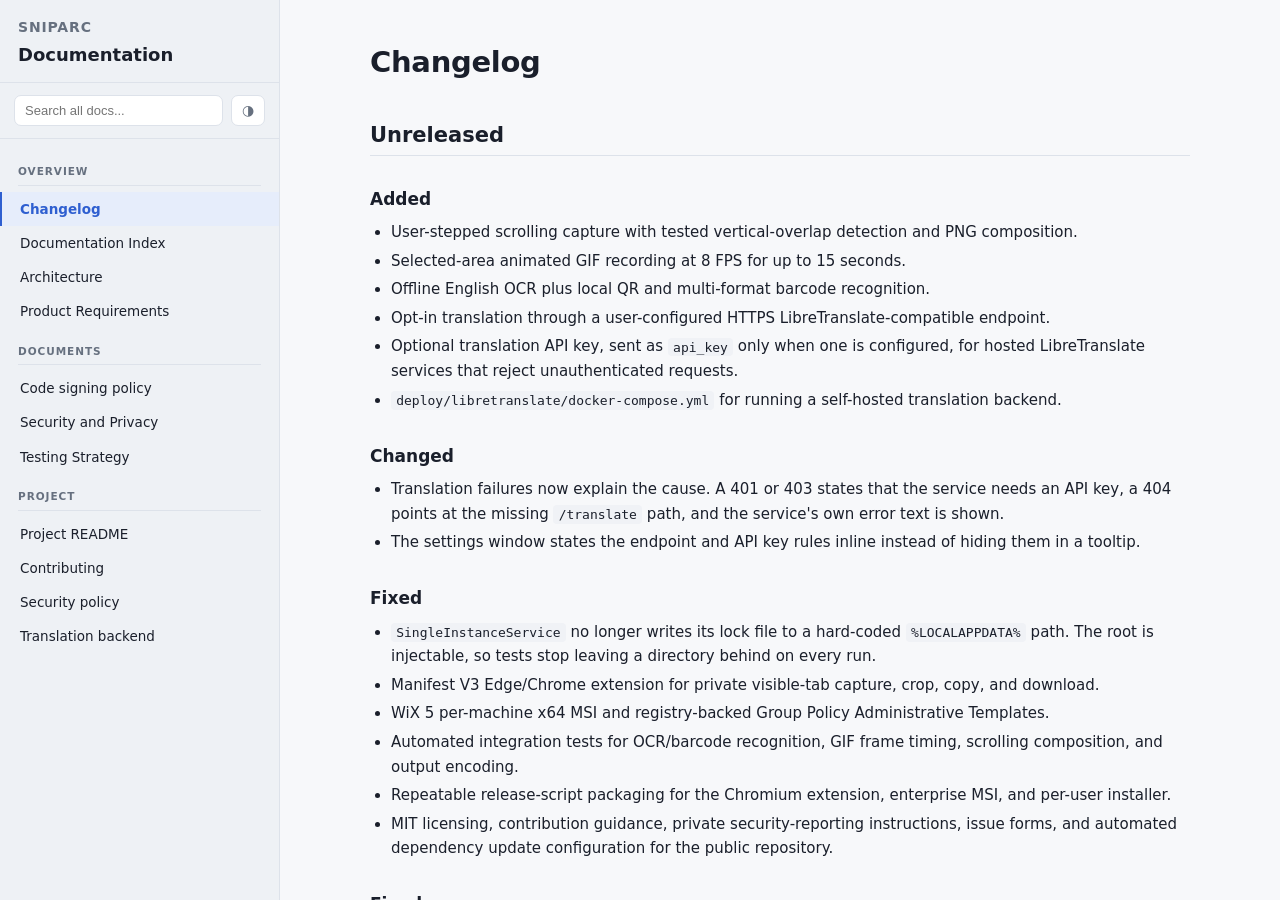
==== docs/index.html @ e93672cb "docs: remove internal-only documents and rewrite the README (#12) branding.md, decisions.md, and the" ====
<!doctype html>
<html lang="en">
<head>
<meta charset="utf-8">
<meta name="viewport" content="width=device-width, initial-scale=1">
<title>SnipArc Docs</title>
<style>
:root{
  --bg:#f7f8fa; --panel:#fff; --side:#eef1f5; --text:#1a1f2b; --muted:#66707f;
  --line:#dde2ea; --accent:#2f5fd0; --accent-soft:#e6edfb; --code-bg:#f0f2f6;
  --mark:#fde68a;
}
:root[data-theme=dark]{
  --bg:#11151c; --panel:#161b24; --side:#0e1218; --text:#e3e8ef; --muted:#8d97a6;
  --line:#232b37; --accent:#7aa2f7; --accent-soft:#1b2436; --code-bg:#0d1117;
  --mark:#7c5e12;
}
@media (prefers-color-scheme:dark){
  :root:not([data-theme=light]){
    --bg:#11151c; --panel:#161b24; --side:#0e1218; --text:#e3e8ef; --muted:#8d97a6;
    --line:#232b37; --accent:#7aa2f7; --accent-soft:#1b2436; --code-bg:#0d1117;
    --mark:#7c5e12;
  }
}
*{box-sizing:border-box}
html,body{margin:0;height:100%}
body{
  background:var(--bg); color:var(--text); display:flex; height:100vh; overflow:hidden;
  font:15px/1.65 ui-sans-serif,system-ui,-apple-system,"Segoe UI",Roboto,sans-serif;
}
aside{
  width:280px; flex:none; background:var(--side); border-right:1px solid var(--line);
  display:flex; flex-direction:column; overflow:hidden;
}
.brand{padding:18px 18px 12px;border-bottom:1px solid var(--line)}
.brand h1{margin:0;font-size:14px;letter-spacing:.06em;text-transform:uppercase;color:var(--muted)}
.brand p{margin:4px 0 0;font-size:18px;font-weight:650}
.tools{padding:12px 14px;display:flex;gap:8px;border-bottom:1px solid var(--line)}
#q{
  flex:1;min-width:0;padding:7px 10px;border:1px solid var(--line);border-radius:7px;
  background:var(--panel);color:var(--text);font-size:13px;
}
#q:focus{outline:2px solid var(--accent);outline-offset:-1px;border-color:transparent}
#theme{
  flex:none;width:34px;border:1px solid var(--line);border-radius:7px;background:var(--panel);
  color:var(--muted);cursor:pointer;font-size:14px;
}
#theme:hover{color:var(--text);border-color:var(--accent)}
nav{overflow-y:auto;padding:10px 0 30px;flex:1}
nav h2{
  margin:16px 18px 6px;font-size:10.5px;letter-spacing:.09em;text-transform:uppercase;
  color:var(--muted);font-weight:700;
}
nav a{
  display:block;padding:6px 18px;color:var(--text);text-decoration:none;font-size:13.5px;
  border-left:2px solid transparent;
}
nav a:hover{background:var(--accent-soft)}
nav a.on{border-left-color:var(--accent);background:var(--accent-soft);color:var(--accent);font-weight:600}
nav a .hit{display:block;font-size:11px;color:var(--muted);font-weight:400}
nav a.hide{display:none}
main{flex:1;overflow-y:auto;padding:44px 52px 120px}
article{max-width:820px;margin:0 auto}
.note{
  max-width:820px;margin:0 auto;padding:20px 22px;border:1px solid var(--line);
  border-radius:10px;background:var(--panel);
}
.note h2{margin:0 0 10px;font-size:17px}
.note code{white-space:pre-wrap}
.note .why{color:var(--muted);font-size:13.5px;margin-bottom:0}
h1,h2,h3,h4,h5,h6{line-height:1.3;margin:1.9em 0 .6em;font-weight:650}
h1{font-size:29px;margin-top:0;letter-spacing:-.01em}
h2{font-size:21px;padding-bottom:6px;border-bottom:1px solid var(--line)}
h3{font-size:17px}
h4,h5,h6{font-size:15px}
p,ul,ol{margin:0 0 1em}
ul,ol{padding-left:1.4em}
li{margin:.25em 0}
a{color:var(--accent)}
hr{border:0;border-top:1px solid var(--line);margin:2em 0}
blockquote{
  margin:1em 0;padding:.6em 1em;border-left:3px solid var(--accent);
  background:var(--accent-soft);border-radius:0 6px 6px 0;color:var(--muted);
}
blockquote p:last-child{margin:0}
code{
  font:13px/1.5 ui-monospace,SFMono-Regular,Consolas,monospace;
  background:var(--code-bg);padding:.15em .4em;border-radius:4px;
}
pre{
  background:var(--code-bg);border:1px solid var(--line);border-radius:8px;
  padding:14px 16px;overflow-x:auto;margin:0 0 1.2em;
}
pre code{background:none;padding:0;font-size:12.5px;line-height:1.35}
article img{max-width:100%;height:auto;display:block;margin:0 0 1.4em}
.tw{overflow-x:auto;margin:0 0 1.3em}
table{border-collapse:collapse;width:100%;font-size:13.5px}
th,td{border:1px solid var(--line);padding:7px 11px;text-align:left;vertical-align:top}
th{background:var(--code-bg);font-weight:650}
mark{background:var(--mark);color:inherit;border-radius:2px}
@media (max-width:820px){
  body{flex-direction:column}
  aside{width:100%;height:auto;max-height:44vh;border-right:0;border-bottom:1px solid var(--line)}
  main{padding:26px 20px 80px}
}
</style>
</head>
<body>
<aside>
  <div class="brand"><h1>SnipArc</h1><p>Documentation</p></div>
  <div class="tools">
    <input id="q" type="search" placeholder="Search all docs..." autocomplete="off">
    <button id="theme" title="Toggle theme">◑</button>
  </div>
  <nav id="nav"></nav>
</aside>
<main><article id="view"></article></main>

<script>
// Manifest. Add an entry whenever a doc is added to this folder.
const DOCS = [
  {g:"Overview", f:"../CHANGELOG.md", t:"Changelog"},
  {g:"Overview", f:"README.md", t:"Documentation Index"},
  {g:"Overview", f:"architecture.md", t:"Architecture"},
  {g:"Overview", f:"requirements.md", t:"Product Requirements"},

  {g:"Documents", f:"code-signing.md", t:"Code signing policy"},
  {g:"Documents", f:"security-and-privacy.md", t:"Security and Privacy"},
  {g:"Documents", f:"testing.md", t:"Testing Strategy"},

  {g:"Project", f:"../README.md", t:"Project README"},
  {g:"Project", f:"../CONTRIBUTING.md", t:"Contributing"},
  {g:"Project", f:"../SECURITY.md", t:"Security policy"},
  {g:"Project", f:"../deploy/libretranslate/README.md", t:"Translation backend"},
];

/* ---------- markdown ---------- */
const esc = s => s.replace(/[&<>]/g, c => ({'&':'&amp;','<':'&lt;','>':'&gt;'}[c]));

function inline(s){
  // \ue000 is a private-use sentinel. It cannot occur in real documentation, and
  // unlike a NUL byte it keeps this file plain text as far as git is concerned.
  const code = [];
  s = s.replace(/`([^`]+)`/g, (m,c) => (code.push(c), '\ue000C'+(code.length-1)+'\ue000'));
  s = esc(s);
  s = s.replace(/!\[([^\]]*)\]\(([^)\s]+)\)/g, '<img alt="$1" src="$2" style="max-width:100%">');
  s = s.replace(/\[([^\]]+)\]\(([^)\s]+)\)/g, '<a href="$2">$1</a>');
  s = s.replace(/\*\*([^*]+)\*\*/g, '<strong>$1</strong>');
  s = s.replace(/(^|[\s(])\*([^*\n]+)\*/g, '$1<em>$2</em>');
  s = s.replace(/~~([^~]+)~~/g, '<del>$1</del>');
  return s.replace(/\ue000C(\d+)\ue000/g, (m,i) => '<code>'+esc(code[i])+'</code>');
}

function render(src){
  const L = src.replace(/\r/g,'').split('\n');
  const out = [];
  let i = 0;
  const blank = s => !s.trim();

  while(i < L.length){
    const line = L[i];

    if(blank(line)){ i++; continue; }

    // fenced code
    const fence = line.match(/^```(\w*)/);
    if(fence){
      const buf = [];
      i++;
      while(i < L.length && !/^```/.test(L[i])) buf.push(L[i++]);
      i++;
      out.push('<pre><code>'+esc(buf.join('\n'))+'</code></pre>');
      continue;
    }

    // heading
    const h = line.match(/^(#{1,6})\s+(.*)$/);
    if(h){ const n = h[1].length; out.push(`<h${n}>${inline(h[2])}</h${n}>`); i++; continue; }

    // hr
    if(/^\s*(---+|\*\*\*+|___+)\s*$/.test(line)){ out.push('<hr>'); i++; continue; }

    // table: header row followed by a separator row
    if(/^\s*\|/.test(line) && i+1 < L.length && /^\s*\|[\s:|-]+\|?\s*$/.test(L[i+1])){
      const cells = r => r.trim().replace(/^\||\|$/g,'').split('|').map(c => c.trim());
      const head = cells(line);
      i += 2;
      const rows = [];
      while(i < L.length && /^\s*\|/.test(L[i])) rows.push(cells(L[i++]));
      out.push(
        '<div class="tw"><table><thead><tr>' +
        head.map(c => '<th>'+inline(c)+'</th>').join('') +
        '</tr></thead><tbody>' +
        rows.map(r => '<tr>'+r.map(c => '<td>'+inline(c)+'</td>').join('')+'</tr>').join('') +
        '</tbody></table></div>'
      );
      continue;
    }

    // blockquote
    if(/^\s*>/.test(line)){
      const buf = [];
      while(i < L.length && /^\s*>/.test(L[i])) buf.push(L[i++].replace(/^\s*>\s?/,''));
      out.push('<blockquote>'+render(buf.join('\n'))+'</blockquote>');
      continue;
    }

    // list, two levels via indentation
    if(/^\s*([-*+]|\d+\.)\s+/.test(line)){
      const tag = /^\s*\d+\./.test(line) ? 'ol' : 'ul';
      let html = '<'+tag+'>';
      let depth = 0, openItem = false;
      while(i < L.length && /^\s*([-*+]|\d+\.)\s+/.test(L[i])){
        const m = L[i].match(/^(\s*)([-*+]|\d+\.)\s+(.*)$/);
        const d = m[1].length >= 2 ? 1 : 0;
        if(d > depth){                      // descend, parent <li> stays open
          html += '<ul>'; depth = d; openItem = false;
        }else if(d < depth){                // close nested list AND its parent <li>
          if(openItem) html += '</li>';
          html += '</ul></li>'; depth = d; openItem = false;
        }else if(openItem){ html += '</li>'; openItem = false; }
        html += '<li>' + inline(m[3]);
        openItem = true;
        i++;
        // continuation lines belonging to this item
        while(i < L.length && !blank(L[i]) && !/^\s*([-*+]|\d+\.)\s+/.test(L[i]) && !/^[#>`|]/.test(L[i])){
          html += ' ' + inline(L[i].trim());
          i++;
        }
      }
      if(depth > 0){                        // still nested at end of list
        if(openItem) html += '</li>';
        html += '</ul></li>'; openItem = false;
      }
      if(openItem) html += '</li>';
      out.push(html + '</'+tag+'>');
      continue;
    }

    // paragraph
    const buf = [];
    while(i < L.length && !blank(L[i]) && !/^\s*([-*+]|\d+\.)\s+/.test(L[i])
          && !/^(#{1,6}\s|```|\s*>|\s*\|)/.test(L[i]) && !/^\s*(---+|\*\*\*+)\s*$/.test(L[i])){
      buf.push(L[i++]);
    }
    if(buf.length) out.push('<p>'+inline(buf.join('\n'))+'</p>');
  }
  return out.join('\n');
}

/* ---------- app ---------- */
const nav = document.getElementById('nav');
const view = document.getElementById('view');
const q = document.getElementById('q');
const cache = {};
let links = [];

function buildNav(){
  let group = null;
  DOCS.forEach(d => {
    if(d.g !== group){
      group = d.g;
      const h = document.createElement('h2');
      h.textContent = group;
      nav.appendChild(h);
    }
    const a = document.createElement('a');
    a.href = '#' + d.f;
    a.textContent = d.t;
    a.dataset.file = d.f;
    nav.appendChild(a);
    links.push(a);
  });
}

async function load(file){
  if(cache[file] !== undefined) return cache[file];
  const r = await fetch(file);
  if(!r.ok) throw new Error(r.status + ' ' + r.statusText);
  return cache[file] = await r.text();
}

async function show(file){
  const doc = DOCS.find(d => d.f === file) || DOCS[0];
  links.forEach(a => a.classList.toggle('on', a.dataset.file === doc.f));
  try{
    view.innerHTML = render(await load(doc.f));
    if(q.value.trim()) highlight(q.value.trim());
    document.querySelector('main').scrollTop = 0;
  }catch(e){
    view.innerHTML = `<div class="note"><h2>Could not load ${esc(doc.f)}</h2><p>${esc(e.message)}</p></div>`;
  }
}

function highlight(term){
  const re = new RegExp('('+term.replace(/[.*+?^${}()|[\]\\]/g,'\\$&')+')','gi');
  const walk = document.createTreeWalker(view, NodeFilter.SHOW_TEXT);
  const hits = [];
  let n;
  while(n = walk.nextNode()) if(re.test(n.nodeValue)) hits.push(n);
  hits.forEach(t => {
    const span = document.createElement('span');
    span.innerHTML = esc(t.nodeValue).replace(re, '<mark>$1</mark>');
    t.parentNode.replaceChild(span, t);
  });
}

async function search(term){
  const t = term.trim().toLowerCase();
  if(!t){
    links.forEach(a => { a.classList.remove('hide'); const s = a.querySelector('.hit'); if(s) s.remove(); });
    return;
  }
  await Promise.all(DOCS.map(d => load(d.f).catch(() => '')));
  links.forEach(a => {
    const body = (cache[a.dataset.file] || '').toLowerCase();
    const n = body.split(t).length - 1;
    const titleHit = a.dataset.file.toLowerCase().includes(t) || a.textContent.toLowerCase().includes(t);
    a.classList.toggle('hide', n === 0 && !titleHit);
    let s = a.querySelector('.hit');
    if(n > 0){
      if(!s){ s = document.createElement('span'); s.className = 'hit'; a.appendChild(s); }
      s.textContent = n + (n === 1 ? ' match' : ' matches');
    }else if(s) s.remove();
  });
}

function fileProtocolNotice(){
  view.innerHTML = `<div class="note">
    <h2>Double-click <code>serve.cmd</code> instead</h2>
    <p>It sits next to this file, in the same <code>docs</code> folder. It starts a small local
    server and reopens this page working, on a free port it picks itself.</p>
    <p class="why">Why the extra step: this page reads the <code>.md</code> files at load time, so
    it can never show you a stale copy of a doc. Browsers block reading local files from
    <code>file://</code>, so that only works over HTTP. The markdown is plain text and readable in
    any editor meanwhile.</p>
  </div>`;
}

// theme
const theme = document.getElementById('theme');
const saved = localStorage.getItem('docs-theme');
if(saved) document.documentElement.dataset.theme = saved;
theme.onclick = () => {
  const dark = matchMedia('(prefers-color-scheme:dark)').matches;
  const now = document.documentElement.dataset.theme || (dark ? 'dark' : 'light');
  const next = now === 'dark' ? 'light' : 'dark';
  document.documentElement.dataset.theme = next;
  localStorage.setItem('docs-theme', next);
};

let searchTimer;
q.oninput = () => { clearTimeout(searchTimer); searchTimer = setTimeout(() => search(q.value), 120); };
addEventListener('hashchange', () => show(decodeURIComponent(location.hash.slice(1))));
addEventListener('keydown', e => {
  if(e.key === '/' && document.activeElement !== q){ e.preventDefault(); q.focus(); }
  if(e.key === 'Escape' && document.activeElement === q){ q.value = ''; search(''); q.blur(); }
});

buildNav();
if(location.protocol === 'file:') fileProtocolNotice();
else show(decodeURIComponent(location.hash.slice(1)) || DOCS[0].f);
</script>
</body>
</html>
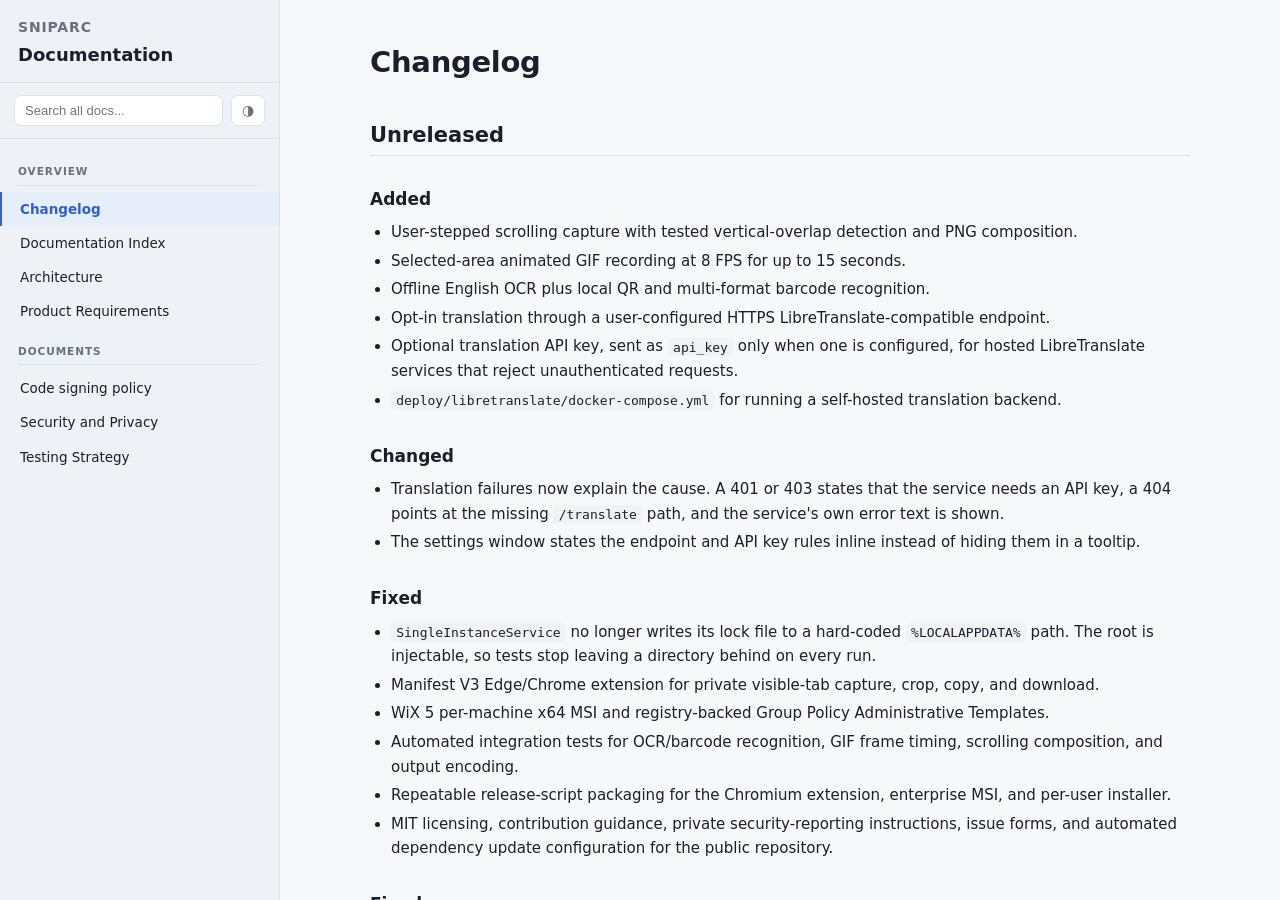
==== commit d0661c18: "docs: add project documentation and docs browser - docs/ written from the actual code rather than fr" ====
--- a/docs/index.html
+++ b/docs/index.html
@@ -68,6 +68,10 @@
 .note h2{margin:0 0 10px;font-size:17px}
 .note code{white-space:pre-wrap}
 .note .why{color:var(--muted);font-size:13.5px;margin-bottom:0}
+#snapbar{
+  margin:auto 12px 12px;padding:9px 11px;border:1px solid var(--line);border-radius:8px;
+  background:var(--panel);color:var(--muted);font-size:11.5px;line-height:1.45;
+}
 h1,h2,h3,h4,h5,h6{line-height:1.3;margin:1.9em 0 .6em;font-weight:650}
 h1{font-size:29px;margin-top:0;letter-spacing:-.01em}
 h2{font-size:21px;padding-bottom:6px;border-bottom:1px solid var(--line)}
@@ -127,11 +131,6 @@
   {g:"Documents", f:"code-signing.md", t:"Code signing policy"},
   {g:"Documents", f:"security-and-privacy.md", t:"Security and Privacy"},
   {g:"Documents", f:"testing.md", t:"Testing Strategy"},
-
-  {g:"Project", f:"../README.md", t:"Project README"},
-  {g:"Project", f:"../CONTRIBUTING.md", t:"Contributing"},
-  {g:"Project", f:"../SECURITY.md", t:"Security policy"},
-  {g:"Project", f:"../deploy/libretranslate/README.md", t:"Translation backend"},
 ];
 
 /* ---------- markdown ---------- */
@@ -273,11 +272,33 @@
   });
 }
 
+// Each doc is embedded below so that double-clicking this file works: browsers
+// block fetch() of local files, and there is no way around that from inside the
+// page. The live file is still preferred whenever one is reachable, so a copy
+// served over http is never stale, and the banner says when you are reading a
+// snapshot instead.
+const EMBEDDED = {"../CHANGELOG.md": "# Changelog\n\n## Unreleased\n\n### Added\n\n- User-stepped scrolling capture with tested vertical-overlap detection and PNG composition.\n- Selected-area animated GIF recording at 8 FPS for up to 15 seconds.\n- Offline English OCR plus local QR and multi-format barcode recognition.\n- Opt-in translation through a user-configured HTTPS LibreTranslate-compatible endpoint.\n- Optional translation API key, sent as `api_key` only when one is configured, for hosted\n  LibreTranslate services that reject unauthenticated requests.\n- `deploy/libretranslate/docker-compose.yml` for running a self-hosted translation backend.\n\n### Changed\n\n- Translation failures now explain the cause. A 401 or 403 states that the service needs an API\n  key, a 404 points at the missing `/translate` path, and the service's own error text is shown.\n- The settings window states the endpoint and API key rules inline instead of hiding them in a\n  tooltip.\n\n### Fixed\n\n- `SingleInstanceService` no longer writes its lock file to a hard-coded `%LOCALAPPDATA%` path.\n  The root is injectable, so tests stop leaving a directory behind on every run.\n- Manifest V3 Edge/Chrome extension for private visible-tab capture, crop, copy, and download.\n- WiX 5 per-machine x64 MSI and registry-backed Group Policy Administrative Templates.\n- Automated integration tests for OCR/barcode recognition, GIF frame timing, scrolling composition, and output encoding.\n- Repeatable release-script packaging for the Chromium extension, enterprise MSI, and per-user installer.\n- MIT licensing, contribution guidance, private security-reporting instructions, issue forms, and automated dependency update configuration for the public repository.\n\n### Fixed\n\n- Settings now survive application restarts and Windows sign-in. Earlier builds wrote a PascalCase JSON envelope while the loader accepted only camelCase, causing valid saved settings to be replaced in memory by defaults on each fresh process.\n\n### Changed\n\n- Advanced the working version to `0.2.0-alpha`.\n- Adopted **SnipArc** as the working public product name while retaining legacy internal identifiers for upgrade compatibility.\n- Replaced the generic crop-frame icon with an original crop-corners, cyan gesture-arc, and violet-spark mark.\n- Renamed the generated installer to `SnipArc-Setup-x64.exe`.\n- Selected the SignPath Foundation open-source program as the no-cost trusted-signing path; releases remain explicitly unsigned until the application is approved.\n- Replaced the custom-license GIF dependency with a first-party streaming\n  encoder built on the MIT-licensed WPF imaging stack, leaving only\n  OSI-approved non-system runtime dependencies.\n\n## 0.1.0-alpha — 2026-07-20\n\nFirst working Windows alpha.\n\n### Added\n\n- Notification-area app with global capture shortcut and single-instance activation.\n- Optional setting that routes Windows + Shift + S to SnipArc instead of the built-in Snipping Tool while SnipArc is running.\n- Active-monitor screen capture, selection movement/resizing, live dimensions, and keyboard nudging.\n- Automatic visible-window detection with hover highlighting and click-to-select whole-window capture.\n- Pen, line, arrow, rectangle, highlighter, text, pixelation, and opaque-redaction tools.\n- Compact dark overlay controls with vector icons and directional resize cursors.\n- Original application icon embedded in the EXE, installer, shortcuts, and notification area.\n- Undo/redo, clipboard copy, quick save, and PNG/JPG/BMP export.\n- Settings for shortcut, output folder, file format, pointer inclusion, notifications, and Windows startup.\n- Self-contained per-user Inno Setup installer.\n- Automated geometry, editor, Windows-service, and redaction export tests.\n\n### Security and privacy\n\n- No upload implementation, account requirement, telemetry, or screenshot history.\n- Opaque redactions replace covered output pixels exactly and are applied after every other annotation.\n- Captures containing opaque redactions can only be saved in lossless PNG or BMP format.\n\n### Known limitations\n\n- One monitor per capture session; cross-monitor selection remains planned.\n- Unsigned development build.\n- Full mixed-DPI, HDR, protected-content, and exclusive-fullscreen validation remains pending.\n", "README.md": "# Documentation Index\n\nThis directory separates product, technical, security, and verification concerns.\n\nImplementation status: `0.2.0-alpha` is working with local screenshot capture, scrolling composition, GIF recording, recognition, a source-loadable browser extension, and buildable enterprise packaging. Documents describe the longer-term 1.0 target unless a section is explicitly labeled as current-alpha behavior.\n\nOpen `index.html` to browse these documents in a browser. Double-click `serve.cmd` first; browsers block a page from reading sibling files over `file://`.\n\n## Document map\n\n| Document | Primary audience | Owns |\n|---|---|---|\n| [Product requirements](requirements.md) | Product owner, developer, tester | User workflows, feature scope, numbered requirements, acceptance criteria |\n| [Architecture](architecture.md) | Developer, reviewer | Components, data flow, coordinate invariants, interfaces, persistence, failure handling |\n| [Security and privacy](security-and-privacy.md) | Developer, security reviewer | Data classification, trust boundaries, threats, required controls, logging restrictions |\n| [Testing strategy](testing.md) | Developer, tester, release owner | Test layers, hardware matrix, performance measurement, release evidence |\n| [Code signing](code-signing.md) | User, release owner | Current signature state and the SignPath Foundation integration plan |\n| [Translation backend](../deploy/libretranslate/README.md) | User, IT administrator | Self-hosting the optional LibreTranslate service SnipArc talks to |\n| [Browser extension](../extensions/chromium/README.md) | Developer, tester | Edge/Chrome development installation and browser limitations |\n| [Enterprise deployment](../packaging/enterprise/README.md) | IT administrator, release owner | MSI build, silent deployment, and Group Policy installation |\n| [Contributing](../CONTRIBUTING.md) | Contributor | Development setup, change expectations, and pull request validation |\n| [Security policy](../SECURITY.md) | Reporter, maintainer | Private vulnerability reporting and supported versions |\n| [MIT License](../LICENSE) | User, contributor | Rights and conditions for SnipArc source and distributions |\n\n## Authority and change rules\n\n- Product behavior is authoritative in `requirements.md`.\n- Technical structure and invariants are authoritative in `architecture.md`.\n- Security and privacy controls are authoritative in `security-and-privacy.md`.\n- Verification requirements are authoritative in `testing.md`.\n- A conflict between documents is a defect. Update all affected documents in the same change.\n- New features default to post-1.0 scope unless they are required to satisfy an existing P0 acceptance criterion.\n\n## Status labels\n\n- `Accepted` - implementation should follow the decision.\n- `Proposed` - recommended but still reversible before implementation.\n- `Open` - product-owner input is required.\n- `Deferred` - intentionally excluded from the current release.\n- `Superseded` - retained for history and linked to its replacement.\n\n## Documentation quality checklist\n\nBefore merging a documentation change:\n\n- Check internal links and heading anchors.\n- Keep requirement IDs stable once implementation references them.\n- Give every P0 requirement an objective acceptance criterion.\n- Label facts, inferences, recommendations, and open decisions clearly.\n- Do not describe unsupported Windows behavior as guaranteed.\n- Do not place secrets, private upload URLs, or captured image content in examples.\n- Update the “last reviewed” date in any materially changed document.\n- Add the document's entry to `index.html` in the same change.\n", "architecture.md": "# Architecture\n\nStatus: Proposed implementation architecture\nLast reviewed: 2026-07-22\n\n## 1. Architecture goals\n\n- Keep the hotkey-to-overlay path short and deterministic.\n- Keep capture, editing, and local outputs independent of network availability.\n- Represent geometry in physical desktop pixels to avoid mixed-DPI drift.\n- Keep source pixels immutable and annotations non-destructive until export.\n- Isolate Win32 resources behind narrow, testable interfaces.\n- Allow the capture backend and upload providers to change without rewriting the editor.\n- Package every required runtime dependency inside one downloadable installer.\n\n## 2. Technology baseline\n\n| Concern | Selection | Reason |\n|---|---|---|\n| Language/runtime | C# 14 and .NET 10 LTS | Current supported Windows desktop runtime through November 2028 |\n| UI | WPF | Mature Windows desktop UI, custom borderless overlays, vector rendering, native message integration |\n| Process model | One per-user tray process | Global hotkey ownership and fast capture activation |\n| Capture v1 | GDI BitBlt with `SRCCOPY | CAPTUREBLT` | Immediate virtual-desktop snapshot without the Windows system picker |\n| DPI model | Per-Monitor V2 | Physical-pixel accuracy on mixed-scale displays |\n| Encoding | WPF/Windows bitmap codecs | PNG/JPEG/BMP support without an image-library dependency |\n| Installer | Inno Setup | Single Setup EXE, per-user install, upgrade/uninstall, silent switches |\n| Configuration | Versioned JSON under LocalAppData | Human-inspectable, easy migration, no database dependency |\n| Secret storage | Credential Manager or DPAPI | Avoid plaintext upload credentials and deletion tokens |\n\n## 3. Solution boundaries\n\n```text\nsrc/\n  AppName.App/          WPF startup, tray, overlay/settings windows\n  AppName.Core/         Selection, annotations, commands, interfaces\n  AppName.Windows/      Capture, DPI, hotkeys, clipboard, credentials\n  AppName.Upload/       Optional upload-provider implementations\n\ntests/\n  AppName.Core.Tests/\n  AppName.Windows.Tests/\n  AppName.IntegrationTests/\n```\n\nDependency direction:\n\n```text\nAppName.App ---------> AppName.Core\n     |                      ^\n     +--> AppName.Windows --+\n     |\n     +--> AppName.Upload ---+\n\nAppName.Core has no dependency on WPF windows, HTTP clients, registry,\nclipboard, installer, or a concrete screen-capture API.\n```\n\n## 4. Runtime components\n\n```text\nAppHost\n  |\n  +-- SingleInstanceService\n  +-- TrayService\n  +-- HotkeyService\n  +-- SettingsService\n  +-- CaptureCoordinator\n          |\n          +-- DisplayTopologyService\n          +-- IScreenCaptureBackend\n          +-- OverlayManager\n          +-- CaptureDocument\n          |      +-- Selection\n          |      +-- Annotation collection\n          |      +-- Undo/redo command stack\n          +-- ImageCompositor\n          +-- OutputCoordinator\n                 +-- ClipboardService\n                 +-- FileOutputService\n                 +-- IUploadProvider\n```\n\n### AppHost\n\nOwns process startup and shutdown. It is responsible for establishing the single-instance boundary before initializing hotkeys or the tray icon.\n\n### CaptureCoordinator\n\nOwns one capture session at a time. It freezes display topology, captures source pixels, creates overlays, owns session cancellation, and transfers the final document to output services.\n\n### CaptureDocument\n\nContains all state required to reproduce output:\n\n- Immutable captured source bitmap(s).\n- Physical-pixel selection rectangle.\n- Ordered immutable annotation records.\n- Current editor/tool settings.\n- Undo/redo command history.\n\nThe document does not contain a provider credential, output path, WPF control, HWND, HDC, or HTTP client.\n\n### ImageCompositor\n\nProduces the authoritative output bitmap. Clipboard, save, and upload must all use this component. The overlay preview may use optimized WPF rendering, but it cannot be the source of saved pixels.\n\n## 5. Capture sequence\n\n```text\nUser       Hotkey      Coordinator      Capture backend      Overlay\n |            |             |                  |                 |\n |--press---->|             |                  |                 |\n |            |--activate-->|                  |                 |\n |            |             |--read topology-->|                 |\n |            |             |--snapshot------->|                 |\n |            |             |<--source pixels--|                 |\n |            |             |--create overlays----------------->|\n |<-----------------------------interactive selection/editor----|\n |--copy/save/upload-------------------------------------------->|\n |            |             |<--final document------------------|\n |            |             |--composite/export                  |\n```\n\nRequired ordering invariant: no overlay HWND may become visible until the desktop snapshot is complete.\n\n## 6. Coordinate system\n\nCoordinate mistakes are the largest technical risk. The domain model uses one coordinate space:\n\n> Signed physical pixels relative to the virtual-desktop origin.\n\nThis permits monitors to exist left of or above the primary display. WPF device-independent units are used only at the UI boundary.\n\n### Required invariants\n\n- Monitor bounds, source bitmaps, selection bounds, and annotation geometry are normalized to physical pixels.\n- Conversion between WPF units and physical pixels occurs in one adapter, not throughout editor code.\n- Every overlay knows its monitor's physical origin, DPI, and clipping bounds.\n- A cross-monitor selection remains one document rectangle; each overlay displays only its clipped portion.\n- Output dimensions equal the normalized selection width and height exactly.\n- Display topology is immutable during one capture session. A topology change cancels the session safely.\n\n## 7. Capture backend\n\n```csharp\npublic interface IScreenCaptureBackend\n{\n    CaptureSession CaptureVirtualDesktop(\n        DisplayTopology topology,\n        bool includeCursor);\n}\n```\n\n### GDI implementation\n\n- Read virtual-screen bounds through Win32 display APIs.\n- Copy with BitBlt using `SRCCOPY | CAPTUREBLT`.\n- Wrap HDC, HBITMAP, HICON, and related resources in deterministic safe handles.\n- Use `GetCursorInfo` and `GetIconInfo` when cursor capture is enabled.\n- Apply the cursor hotspot and signed virtual-screen coordinates correctly.\n- Snapshot before creating overlays.\n\n### Known limitations\n\nGDI may not correctly capture every HDR, protected, or exclusive-fullscreen surface. Do not add ad hoc hooks to work around individual applications. If beta evidence justifies another backend, implement DXGI Desktop Duplication behind the existing interface and rerun the complete display matrix.\n\n`Windows.Graphics.Capture` remains an option for future user-selected window/display modes, but its standard secure picker does not match the one-hotkey region workflow.\n\n## 8. Overlay and editor model\n\nUse one topmost borderless overlay per monitor with one shared `CaptureDocument`.\n\nOverlay responsibilities:\n\n- Draw frozen source pixels and dimming outside the selection.\n- Preview the topmost eligible window from the pre-overlay z-order snapshot and convert a click into its physical-pixel bounds.\n- Convert pointer input at the UI boundary.\n- Display selection handles, dimensions, tools, and keyboard focus.\n- Clip shared selection/annotation preview to the overlay monitor.\n- Reposition toolbars within the monitor work area.\n\nThe window detector enumerates visible top-level windows before the overlay exists. It preserves `EnumWindows` z-order, uses DWM extended-frame bounds when available, and excludes the shell, minimized, cloaked, tool, untitled, zero-sized, and current-process windows. The active-monitor alpha only offers candidates fully contained by that monitor; dragging beyond the click threshold always switches to manual region selection.\n\nCore responsibilities:\n\n- Normalize, move, resize, and clamp selection geometry.\n- Store immutable annotation records.\n- Execute editor commands and undo/redo.\n- Define annotation scaling semantics.\n\nRecommended rule: once the first annotation is committed, lock source selection bounds. This avoids ambiguous scaling and cropping of existing annotations.\n\n## 9. Annotation records\n\nRecommended discriminated record types:\n\n- `FreehandPathAnnotation`\n- `LineAnnotation`\n- `ArrowAnnotation`\n- `RectangleAnnotation`\n- `HighlightAnnotation`\n- `TextAnnotation`\n- `PixelateAnnotation`\n- `OpaqueRedactionAnnotation`\n\nPixelation and redaction are not synonyms:\n\n- Pixelation is an irreversible visual transform but can leave content inferable.\n- Opaque redaction replaces all covered final pixels with a fully opaque color.\n\nThe compositor must flatten both into exported pixels and omit editor-layer metadata from saved images.\n\n## 10. Output architecture\n\n```text\nCaptureDocument\n      |\nImageCompositor\n      |\n      +-- Bitmap -> ClipboardService\n      +-- Bitmap -> Encoder -> Atomic file write\n      +-- Bitmap -> Encoder -> IUploadProvider\n```\n\n### Clipboard\n\n- Use the STA UI thread or a dedicated STA service.\n- Retry temporary clipboard contention with a short bounded backoff.\n- Keep the capture session open if copy fails.\n\n### Files\n\n- Encode to a temporary file in the destination directory and atomically replace/move when complete.\n- Never silently overwrite an existing file.\n- Treat unavailable OneDrive, network, or removable destinations as recoverable errors.\n- Do not use a global temp directory for screenshot pixels.\n\n### Upload contract\n\n```csharp\npublic interface IUploadProvider\n{\n    Task<UploadResult> UploadAsync(\n        Stream image,\n        UploadMetadata metadata,\n        IProgress<double> progress,\n        CancellationToken cancellationToken);\n}\n\npublic sealed record UploadResult(\n    Uri ViewUrl,\n    string? DeleteToken,\n    DateTimeOffset? ExpiresAt);\n```\n\nProviders cannot depend on overlay types or mutate the capture document. Security rules are defined in [Security and privacy](security-and-privacy.md).\n\n## 11. Process lifecycle and IPC\n\n- Scope the mutex and activation IPC to the current user and interactive session.\n- Include the current user SID in object names.\n- Apply restrictive ACLs.\n- Validate activation message type and size.\n- A second process sends only an activation command, then exits.\n- No image pixels, file paths, URLs, credentials, or arbitrary command lines cross the activation channel.\n\n## 12. Settings and migrations\n\nSettings path:\n\n```text\n%LocalAppData%\\<Publisher>\\<AppName>\\settings.json\n```\n\nSettings document requirements:\n\n- Explicit schema version.\n- Safe defaults for every field.\n- Validation before applying hotkeys, paths, or upload settings.\n- Atomic write through a sibling temporary file.\n- Backup/recovery from malformed JSON.\n- Forward migration one supported version at a time.\n- No credentials or deletion tokens.\n\nThe canonical envelope uses camelCase (`schemaVersion` and `settings`). The loader compares envelope names case-insensitively so PascalCase files written by early alpha builds remain readable. This backward-compatibility rule is regression-tested because rejecting the older casing makes every fresh process appear to reset user preferences.\n\nSnipArc is the public display name. The following internal identifiers remain stable through the alpha upgrade path: `%LocalAppData%\\ScreenCaptureApp`, `ScreenCaptureApp.exe`, the `ScreenCaptureApp` HKCU Run value, the single-instance identifier, and the Inno Setup AppId. Changing these identifiers requires an explicit settings/install migration rather than a search-and-replace rename.\n\nStartup preference uses one quoted HKCU Run value owned by the app. The installer removes that known value on uninstall but does not create a competing startup mechanism.\n\n## 13. Packaging\n\nPublish `win-x64` as a self-contained folder. Inno Setup packages the complete folder into one downloadable `Setup.exe` and installs it per user under:\n\n```text\n%LocalAppData%\\Programs\\<AppName>\n```\n\nSingle-file .NET publishing is optional. It should be enabled only if native dependency, extraction, antivirus, and cold-start tests show no regression. The user-facing requirement is one installer EXE, not one physical file inside the installation directory.\n\nThe consumer package remains the per-user Inno Setup EXE. Managed environments can build the separate WiX 5 per-machine MSI under `packaging/enterprise`; the MSI harvests the exact self-contained publish directory and is paired with ADMX/ADML policy definitions. Neither distribution is trusted for public use until its complete payload is signed and validated.\n\n## 14. Failure-handling rules\n\n| Failure | Required behavior |\n|---|---|\n| Hotkey conflict | Explain and allow fallback; do not silently change Windows settings |\n| Optional Windows + Shift + S override | A low-level keyboard hook suppresses only the S key event for that exact chord, dispatches capture asynchronously, and is removed immediately when disabled or on shutdown |\n| Capture resource failure | Release acquired handles, close overlays, show actionable error |\n| Display topology changes | Cancel current session and invite a retry |\n| Clipboard locked | Bounded retry; keep document open on final failure |\n| Save path unavailable | Preserve document and allow another destination |\n| Upload canceled/timed out | Preserve document and allow retry/copy/save |\n| Settings corrupt | Quarantine invalid file, use safe defaults, notify once |\n| Second instance | Activate first process and exit |\n\n## 15. Architecture fitness checks\n\n- `AppName.Core` builds without WPF/Win32/HTTP references.\n- Core geometry and editor commands are deterministic unit tests.\n- Clipboard, capture, DPI, and upload implementations can be substituted with fakes.\n- No output path bypasses `ImageCompositor`.\n- No network dependency appears on the capture-to-local-save path.\n- GDI/User handle soak tests show zero net growth.\n- The exact install payload runs in a fresh Windows VM with no separate .NET installation.\n\n## 16. Expansion components\n\n| Component | Boundary | Data behavior |\n|---|---|---|\n| `VerticalFrameStitcher` | Platform-neutral BGRA32 frame composition in Core | Finds sampled vertical overlap and returns one in-memory image; no I/O or network |\n| `ScrollingCaptureService` | Windows capture plus PNG output | Captures only the fixed viewport chosen by the user; writes only on Finish |\n| `GifRecordingService` | Windows capture plus animated GIF encoding | Streams frames into a temporary encoder file, publishes atomically, and limits recording to 15 seconds and 1280 pixels |\n| `ImageRecognitionService` | Local Tesseract and ZXing adapters | OCR and barcode pixels remain in process; output text is not logged or persisted |\n| `TranslationService` | Optional HTTP boundary | Sends extracted text only after a user action and only to the configured endpoint; attaches `api_key` only when the user configures one |\n| Chromium extension | Browser process, independent of desktop IPC | Stores a pending PNG in extension session storage and supports local crop/copy/download |\n| Enterprise policy provider | Read-only HKLM/HKCU policy boundary | Machine policy wins over user policy; managed values override JSON preferences at runtime |\n\nCloud/community features are not folded into the tray process. If built, they require a separately deployed service, explicit authentication and upload interfaces, their own data-retention controls, and independent security review. Native macOS/Linux clients likewise share only platform-neutral models and protocols; they do not attempt to reuse WPF or Win32 capture code.\n\n## References\n\n- [.NET support policy](https://dotnet.microsoft.com/en-us/platform/support/policy)\n- [WPF documentation](https://learn.microsoft.com/en-us/dotnet/desktop/wpf/)\n- [High-DPI desktop development](https://learn.microsoft.com/en-us/windows/win32/hidpi/high-dpi-desktop-application-development-on-windows)\n- [RegisterHotKey](https://learn.microsoft.com/en-us/windows/win32/api/winuser/nf-winuser-registerhotkey)\n- [Windows screen capture](https://learn.microsoft.com/en-us/windows/apps/develop/media-authoring-processing/screen-capture)\n- [Microsoft Edge native/browser extension architecture](https://learn.microsoft.com/en-us/microsoft-edge/extensions-chromium/)\n- [Registry-backed administrative policy](https://learn.microsoft.com/en-us/windows/client-management/understanding-admx-backed-policies)\n- [WiX file harvesting](https://docs.firegiant.com/wix/schema/wxs/files/)\n- [Inno Setup](https://jrsoftware.org/isinfo.php)\n", "requirements.md": "# Product Requirements\n\nStatus: Proposed for version 1.0\nLast reviewed: 2026-07-22\nProduct name: SnipArc\n\n## 1. Purpose\n\nSnipArc is a lightweight Windows utility for capturing a screen region, annotating it in place, and immediately copying, saving, or explicitly uploading it. It prioritizes a fast workflow, privacy, mixed-DPI reliability, predictable output, and secure redaction.\n\n## 2. Product principles\n\n1. **Fast path first** - capture to clipboard should require no unnecessary dialogs.\n2. **Local by default** - capture, edit, copy, and save do not require an account or network.\n3. **Explicit sharing** - no screenshot leaves the computer without a direct upload action.\n4. **Predictable output** - preview, clipboard, saved file, and uploaded image use the same compositor.\n5. **Windows-native behavior** - tray lifecycle, hotkeys, clipboard, DPI, installer, and uninstall follow Windows conventions.\n6. **Capability isolation** - recording, recognition, browser, enterprise, and future cloud features must not weaken the fast local capture path.\n\n## 3. Target users\n\n### Primary user\n\nA Windows user who frequently needs to show a small region of their screen in email, chat, documentation, support tickets, or issue reports. They value speed and basic markup more than a full image editor.\n\n### Secondary user\n\nA technical or business user who may capture sensitive information and needs a reliable local workflow, explicit uploads, opaque redaction, and predictable storage behavior.\n\n### Not a primary target for 1.0\n\n- Video creators needing long-form, high-frame-rate, or audio recording.\n- Designers needing layered image editing.\n- Cross-platform users.\n\n## 4. Primary workflows\n\n### Flow A - Capture and copy\n\n1. User presses the configured global hotkey.\n2. The desktop snapshot is frozen and dimmed.\n3. User drags a rectangular region and optionally refines it.\n4. User optionally annotates the selection.\n5. User presses Ctrl+C or selects Copy.\n6. The composited bitmap is placed on the clipboard and the overlay closes.\n\nSuccess means the image pastes correctly into common Windows applications without creating a file or making a network request.\n\n### Flow B - Capture and save\n\n1. User completes a selection and optional annotations.\n2. User chooses Save As or presses the quick-save shortcut.\n3. The image is encoded in the selected format.\n4. On success, the overlay closes and unobtrusive confirmation is shown.\n\nSuccess means a collision-safe file is created at the requested location and no prior file is silently overwritten.\n\n### Flow C - Capture and upload\n\n1. User completes a selection and optional annotations.\n2. User explicitly chooses Upload.\n3. The app displays provider/progress information and supports cancel.\n4. Provider returns a view URL and optional deletion token/expiration.\n5. The view URL is copied to the clipboard.\n\nSuccess means the user knows that the image left the computer, can identify the provider, and can delete it when the provider supports deletion.\n\n### Flow D - Hotkey conflict\n\n1. The app cannot register the requested global hotkey.\n2. The app remains running and explains that another app or Windows owns the shortcut.\n3. The user chooses a fallback shortcut in Settings.\n\nThe app must not silently alter Windows Snipping Tool, OneDrive, keyboard utility, or accessibility settings.\n\n## 5. Functional requirements\n\nPriority definitions:\n\n- P0 - required for version 1.0.\n- P1 - next release after the core is stable.\n- P2 - deferred with no version commitment.\n\n### Application lifecycle\n\n| ID | Priority | Requirement | Acceptance criterion |\n|---|---:|---|---|\n| FR-001 | P0 | Run as a single-instance tray application | A second launch activates the existing process; only one tray icon and hotkey registration exist |\n| FR-002 | P0 | Expose Capture, Recent Folder, Settings, About, and Exit from the tray menu | Each command works without a permanent main/taskbar window |\n| FR-003 | P0 | Shut down cleanly | Exit unregisters hotkeys, closes overlays, releases native handles, and removes the tray icon |\n| FR-004 | P0 | Optionally start at user sign-in | One quoted HKCU Run value is created/removed by the app; stale paths are repaired |\n\n### Hotkeys and capture activation\n\n| ID | Priority | Requirement | Acceptance criterion |\n|---|---:|---|---|\n| FR-010 | P0 | Provide a configurable global region-capture hotkey | The shortcut works while the app is unfocused and in the tray |\n| FR-011 | P0 | Default to Print Screen when Windows allows registration | Successful registration opens exactly one capture session |\n| FR-012 | P0 | Detect registration conflicts | Failure produces an actionable notice and Settings link; the app remains usable from the tray |\n| FR-012A | P0 | Optionally override the Windows + Shift + S Snipping Tool shortcut | Enabling the clearly labeled setting routes only that shortcut to this app while it is running; disabling or exiting immediately restores normal Windows behavior |\n| FR-013 | P1 | Add active-window and full-monitor capture shortcuts | Each mode produces exact target bounds without first opening region selection |\n| FR-014 | P1 | Add delayed capture | User can select a delay and cancel before the snapshot is taken |\n\n### Display capture and selection\n\n| ID | Priority | Requirement | Acceptance criterion |\n|---|---:|---|---|\n| FR-020 | P0 | Snapshot the desktop before showing overlays | No overlay, cursor crosshair, or toolbar pixel appears in output |\n| FR-021 | P0 | Support multiple displays and negative virtual coordinates | Required display matrix passes with exact output dimensions |\n| FR-022 | P0 | Support mixed 100%-200% scaling using physical-pixel bounds | Selection edges map to the intended source pixels on every tested monitor |\n| FR-023 | P0 | Create a click-drag rectangular selection | Dragging in any direction normalizes to a valid rectangle |\n| FR-023A | P0 | Detect eligible application windows under the pointer | The topmost visible, titled, non-minimized, non-cloaked application window is highlighted; one click selects its exact frame bounds while dragging still creates a region |\n| FR-024 | P0 | Show live width and height | Values equal final physical-pixel output dimensions |\n| FR-025 | P0 | Move and resize the selection | Edge/corner handles and drag movement remain within the virtual desktop |\n| FR-026 | P0 | Support keyboard refinement | Arrow keys nudge by one pixel; documented modifiers adjust the increment |\n| FR-027 | P0 | Support fullscreen select and cancel | Ctrl+A selects the active monitor; Esc cancels without changing clipboard/files |\n| FR-028 | P0 | Optionally include the visible cursor | Cursor position, hotspot, and monitor origin are correct |\n| FR-029 | P0 | Prevent concurrent capture sessions | Repeated hotkey presses do not create overlapping overlays or corrupt state |\n\n### Annotation\n\n| ID | Priority | Requirement | Acceptance criterion |\n|---|---:|---|---|\n| FR-030 | P0 | Draw freehand pen strokes | Preview and exported path meet documented golden-image tolerance |\n| FR-031 | P0 | Draw lines, arrows, and rectangles | Geometry and selected color/width are preserved in export |\n| FR-032 | P0 | Highlight with a translucent marker | Composited output matches preview within the documented color tolerance |\n| FR-033 | P0 | Add text | Text can be entered, committed, moved before commit, and exported at the correct scale |\n| FR-034 | P0 | Pixelate an area | Output contains flattened pixel blocks; UI labels it as obfuscation, not secure redaction |\n| FR-035 | P0 | Opaque-redact an area | Every decoded output pixel in the covered region is replaced with the opaque chosen color |\n| FR-036 | P0 | Select annotation color and width | New annotations use the selected values; behavior for existing annotations is documented |\n| FR-037 | P0 | Undo and redo editor actions | Command sequence is deterministic and fully restores the prior model state |\n| FR-038 | P0 | Keep toolbars visible | Toolbars reposition within the monitor work area near desktop edges |\n| FR-039 | P1 | Add numbered step markers and saved tool defaults | Defaults survive restart and exported numbering remains ordered |\n\n### Clipboard and local files\n\n| ID | Priority | Requirement | Acceptance criterion |\n|---|---:|---|---|\n| FR-040 | P0 | Copy the composited selection to the Windows clipboard | Bitmap pastes into Paint, Outlook, Teams, Office, browsers, Slack, and Discord test targets |\n| FR-041 | P0 | Retry temporary clipboard contention | Bounded retry succeeds when the lock clears; failure keeps the capture open |\n| FR-042 | P0 | Save PNG, JPG, and BMP | Decoded dimensions and expected format match the selected output |\n| FR-043 | P0 | Support Save As and collision-safe quick-save | Existing files are never overwritten without explicit confirmation |\n| FR-044 | P0 | Support configurable folder, filename pattern, format, and JPEG quality | Valid settings persist; invalid paths/patterns produce useful validation |\n| FR-045 | P0 | Open the last successful output folder | Missing or unavailable folders fail gracefully |\n| FR-046 | P1 | Print or open in an external editor | Command receives the same composited pixels as local save |\n\n### Uploading\n\n| ID | Priority | Requirement | Acceptance criterion |\n|---|---:|---|---|\n| FR-050 | P0* | Upload through an `IUploadProvider` implementation | Explicit action reports progress, supports cancel, and returns a view URL |\n| FR-051 | P0* | Copy the successful view URL | Clipboard contains the URL only after provider success |\n| FR-052 | P0* | Explain upload visibility and retention on first use | User sees provider, audience model, and expiration policy before first upload |\n| FR-053 | P0* | Preserve local recovery on upload failure | User can retry, copy, or save after timeout, cancel, or server failure |\n| FR-054 | P1 | Keep metadata-only recent upload history | History contains no image pixels and stores deletion tokens securely |\n\n`P0*` means required only when upload is included in the selected version 1.0 distribution profile. A local-only 1.0 may hide upload controls without failing release scope.\n\n### Settings and installation\n\n| ID | Priority | Requirement | Acceptance criterion |\n|---|---:|---|---|\n| FR-060 | P0 | Persist schema-versioned per-user settings | Values survive restart and upgrade; corrupt data recovers to safe defaults |\n| FR-061 | P0 | Install from one downloadable Setup EXE | Standard user installs without separately installing .NET or approving elevation |\n| FR-062 | P0 | Upgrade in place | Prior supported version upgrades without duplicate entries and preserves settings |\n| FR-063 | P0 | Uninstall cleanly | No process, binary, shortcut, Programs & Features entry, or startup value remains |\n| FR-064 | P0 | Support silent install/uninstall switches | Documented commands work in a clean Windows VM |\n\n### Extended capture and recognition\n\n| ID | Priority | Requirement | Acceptance criterion |\n|---|---:|---|---|\n| FR-070 | P1 | Build a scrolling capture from repeated views of one selected viewport | User captures pages manually; matching vertical overlap is removed; output is a decodable PNG |\n| FR-071 | P1 | Record a selected area as an animated GIF | Output contains multiple timed frames, loops, excludes the recording controls, and stops at the documented duration and dimension limits |\n| FR-072 | P1 | Extract English text locally | OCR runs with no network access and makes editable/copyable text available without retaining image pixels |\n| FR-073 | P1 | Recognize common 1D/2D barcodes locally | QR, Data Matrix, Aztec, PDF417, UPC/EAN, Code 39/93/128, ITF, Codabar, MSI, and RSS formats are attempted locally |\n| FR-074 | P1 | Translate extracted text through an optional provider | No request occurs until Translate is pressed; endpoint validation requires HTTPS except loopback; image pixels are never submitted |\n| FR-075 | P2 | Authenticate to translation providers that require it | An optional API key is sent as `api_key` only when configured; a 401 or 403 tells the user a key is needed rather than showing a bare status code |\n\n### Browser and managed distribution\n\n| ID | Priority | Requirement | Acceptance criterion |\n|---|---:|---|---|\n| FR-080 | P1 | Provide a Chromium browser extension | Edge/Chrome extension captures the visible tab, crops, copies, and downloads locally with no server dependency |\n| FR-081 | P1 | Provide a per-machine enterprise MSI | WiX build produces an x64 MSI supporting quiet install/uninstall and major upgrades |\n| FR-082 | P1 | Provide Group Policy settings | ADMX/ADML controls translation, capture folder, and startup; machine policy overrides user policy and JSON preferences |\n\n## 6. Nonfunctional requirements\n\n| ID | Category | Requirement |\n|---|---|---|\n| NFR-001 | Performance | Hotkey-to-overlay p95 <= 300 ms on one 4K display and <= 500 ms on three mixed-DPI displays |\n| NFR-002 | Performance | Idle CPU <= 0.1% average over five minutes on the reference machine |\n| NFR-003 | Performance | Idle working set target <= 100 MB on the reference machine |\n| NFR-004 | Performance | Normal annotation preview responds within one 60 Hz frame under the reference workload |\n| NFR-005 | Reliability | Net GDI/User handle growth is zero across the final 20 captures of a 100-capture soak test |\n| NFR-006 | Privacy | No outbound request occurs during capture, edit, recognition, copy, save, scrolling capture, or recording; translation and future upload/update actions are separately explicit |\n| NFR-007 | Privacy | No screenshot pixels are written to disk unless the user saves, enables thumbnail history, or uploads |\n| NFR-008 | Security | Credentials and deletion tokens are protected by Credential Manager or DPAPI and excluded from logs |\n| NFR-009 | Accessibility | Settings supports keyboard navigation, visible focus, Narrator naming, high contrast, and 200% text scaling |\n| NFR-010 | Compatibility | Version 1.0 supports documented Windows 11 x64 releases; unsupported systems receive a readable installer message |\n| NFR-011 | Offline | Capture, annotation, clipboard, settings, and local saving remain usable with no network |\n| NFR-012 | Maintainability | Capture, compositor, and upload providers are behind interfaces testable without production services |\n\n## 7. Expansion status\n\n| Capability | Status in 0.2 alpha | Remaining release dependency |\n|---|---|---|\n| Scrolling capture | Implemented as a user-stepped, overlap-stitched PNG workflow | Hardware/application matrix and improved handling of dynamic or repeating content |\n| Animated recording | Implemented for looping GIF, 8 FPS, 15-second maximum, no audio | Performance and visual validation across the supported display matrix |\n| OCR, translation, and barcode recognition | Implemented; OCR/barcodes are local and translation is provider-configured | Additional OCR language packs and provider compatibility testing |\n| Browser extension | Functional Manifest V3 Edge/Chrome source package | Store accounts, review, final extension IDs, and signed store publication |\n| Enterprise MSI/GPO | Buildable WiX 5 MSI and functional registry-backed ADMX policies | Authenticode certificate and clean-VM/managed-deployment validation |\n| Cloud accounts, galleries, comments, and social login | Not implemented | Hosting/operator, retention policy, abuse moderation, identity providers, legal documents, and service budget |\n| Native macOS and Linux clients | Not implemented | Separate UI/capture backends, signing/notarization, packaging, and test hardware |\n| Silent background installation of updates | Not enabled | Public immutable release feed plus signed metadata, signed installers, pinned signer identity, and rollback testing |\n\n## 8. Version 1.0 definition of done\n\nVersion 1.0 is complete when all applicable P0 requirements have evidence in the [testing strategy](testing.md), no P0 defects remain open, the exact signed installer hash passes release testing, and privacy inspection finds no unintended image persistence or network traffic.\n", "code-signing.md": "# Code signing policy\n\n## Current status\n\nSnipArc's `0.2.0-alpha` artifacts are unsigned. They are published with\nSHA-256 checksums for testing, but they must not be represented as trusted\nproduction releases.\n\n## Accepted signing path\n\nThe project will apply to the SignPath Foundation open-source program. SignPath\nFoundation provides qualifying open-source projects with trusted Authenticode\nsignatures at no charge and keeps the private signing key in managed signing\ninfrastructure.\n\n**Free code signing provided by\n[SignPath.io](https://about.signpath.io/), certificate by\n[SignPath Foundation](https://signpath.org/).**\n\nThe resulting Windows publisher identity will be **SignPath Foundation**, not\n`77degrees`. The repository remains the authoritative link between the\nproject, reproducible GitHub Actions build, and signed artifact.\n\nAcceptance is controlled by SignPath Foundation and is not guaranteed. Until\nthe application is approved, releases remain explicitly unsigned.\n\n## Team roles\n\n- Committer and reviewer: [@77degrees](https://github.com/77degrees)\n- Signing approver: [@77degrees](https://github.com/77degrees)\n\nAs the sole maintainer, `77degrees` currently holds all three responsibilities.\nOutside contributions must be reviewed before merge, and every signing request\nrequires manual approval.\n\n## Privacy policy\n\nThis program will not transfer any information to other networked systems\nunless specifically requested by the user or the person installing or\noperating it.\n\nCapture, annotation, OCR, barcode recognition, copy, save, scrolling capture,\nand GIF recording are local. The optional translation command sends only the\nrecognized text to the user-configured HTTPS translation endpoint after the\nuser explicitly requests translation. Screenshot pixels are not sent. See\n[Security and Privacy](security-and-privacy.md) for the full policy.\n\n## Eligibility controls\n\n- The repository is public.\n- SnipArc source is licensed under the OSI-approved MIT License.\n- Third-party components and their licenses are listed in\n  `THIRD_PARTY_NOTICES.md` and `licenses/`.\n- All non-system runtime components use OSI-approved licenses. Animated GIF\n  encoding uses the MIT-licensed WPF imaging stack rather than a custom-license\n  package.\n- The current unsigned alpha was published before signing integration. The\n  repeatable `Unsigned release build` workflow now builds and tests the EXE,\n  MSI, and extension on a GitHub-hosted Windows runner and uploads one immutable\n  signing-input artifact.\n- Release source, workflow, commit, tests, and checksums remain publicly\n  inspectable.\n- No proprietary SnipArc source or separate commercial edition exists.\n\n## Planned SignPath integration\n\nAfter approval, the maintainer will:\n\n1. Install the SignPath GitHub App for this repository.\n2. Configure the SignPath organization, project, signing policy, and artifact\n   configuration issued during onboarding.\n3. Store only the SignPath submission token as a GitHub Actions secret.\n4. Upload the unsigned artifact through GitHub Actions before submitting its\n   GitHub artifact ID to SignPath.\n5. Use origin verification and GitHub-hosted runners.\n6. Deep-sign the first-party application binaries and the outer MSI/Setup EXE\n   while excluding third-party binaries.\n7. Verify Authenticode status and publish SHA-256 checksums before release.\n\nThe exact workflow identifiers cannot be committed before SignPath creates the\nproject and signing policy.\n\nThe unsigned half of this process is already implemented in\n`.github/workflows/release-build.yml`. Its raw ZIP artifact preserves the EXE,\nMSI, extension, and checksums as one immutable GitHub artifact whose\n`artifact-id` can be submitted to SignPath after onboarding.\n\n## Official references\n\n- [SignPath Foundation](https://signpath.org/)\n- [Open-source program conditions](https://signpath.org/terms.html)\n- [SignPath GitHub integration](https://docs.signpath.io/trusted-build-systems/github)\n- [SignPath artifact configuration](https://docs.signpath.io/artifact-configuration/)\n", "security-and-privacy.md": "# Security and Privacy\n\nStatus: Required controls for version 1.0\nLast reviewed: 2026-07-20\n\n## 1. Security objective\n\nScreenshots may contain credentials, customer data, legal material, private conversations, internal systems, or other sensitive information. The application must minimize collection, storage, transmission, and logging of captured content.\n\nThe safest default is local-only operation. Uploading is optional and is a distinct trust boundary.\n\n## 2. Data classification\n\n| Data | Classification | Default persistence |\n|---|---|---|\n| Captured source pixels | Sensitive user content | Memory only |\n| Composited output pixels | Sensitive user content | Memory only until explicit save/upload |\n| Clipboard bitmap | Sensitive user content | Windows clipboard, explicit copy only |\n| Saved image | User-controlled content | User-selected path |\n| Upload payload | Sensitive user content | Remote provider after explicit upload |\n| View URL | Potentially sensitive locator | Clipboard; optional metadata history |\n| Deletion token | Secret | Credential Manager/DPAPI only |\n| Provider credential/API key | Secret | Credential Manager/DPAPI only |\n| Settings | Internal | LocalAppData JSON; no secrets |\n| Diagnostic logs | Internal | LocalAppData; never image content or secrets |\n\n## 3. Privacy promises\n\nVersion 1.0 must be able to state truthfully:\n\n- Capture, editing, clipboard copy, and local saving do not require a network connection.\n- The application does not upload automatically.\n- The application does not collect telemetry by default.\n- Screenshot pixels are not written to temporary files during ordinary capture/edit/copy.\n- Upload occurs only after the user selects Upload.\n- The upload provider and visibility/retention model are shown before first use.\n- Logs do not contain screenshot pixels, recognized text, clipboard content, credentials, or deletion tokens.\n\nAny future telemetry feature requires a new decision record, documented event schema, opt-in/opt-out behavior, retention policy, and privacy review.\n\n## 4. Trust boundaries\n\n```text\n[Desktop pixels]\n      |\n      v\n[Local process memory] ----explicit save----> [User-selected filesystem]\n      |\n      +----explicit copy---------------------> [Windows clipboard]\n      |\n      +----explicit upload-------------------> [HTTPS provider]\n                                                   |\n                                                   v\n                                           [Anyone with view URL]\n```\n\nAdditional boundaries:\n\n- Installer download to local machine.\n- Update metadata and installer retrieval.\n- Single-instance IPC between processes in the same user session.\n- Windows Credential Manager/DPAPI for secrets.\n\n## 5. Threats and required controls\n\n### T-01: Accidental upload\n\nRisk: A sensitive screenshot leaves the computer because upload is automatic or visually confused with Copy/Save.\n\nControls:\n\n- Upload requires an explicit button or dedicated shortcut.\n- No upload on selection completion.\n- First-use warning identifies provider, visibility, and retention.\n- Upload control uses a distinct accessible name and confirmation state.\n- Network tests verify zero requests during capture/edit/copy/save.\n\n### T-02: Guessable public URLs\n\nRisk: A first-party host exposes screenshots through enumerable identifiers.\n\nControls:\n\n- Generate at least 128 bits of cryptographic randomness for object identifiers.\n- Do not use counters, timestamps, short sequential IDs, or reversible user IDs.\n- Apply HTTPS, rate limits, deletion, and optional expiration.\n- Do not claim URLs are private; describe them as accessible to anyone who has the link.\n\n### T-03: Credential or deletion-token disclosure\n\nRisk: Secrets appear in settings, history, logs, exceptions, clipboard, or crash dumps.\n\nControls:\n\n- Store secrets only in Credential Manager or DPAPI-protected records.\n- Store a stable secret reference in settings, not the secret value.\n- Redact headers, query parameters, tokens, and provider response bodies from logs.\n- Never copy a deletion token to the clipboard automatically.\n- Clear secret buffers when practical and never include them in exception messages.\n\n### T-04: HTTPS downgrade or credential forwarding\n\nRisk: A redirect sends screenshot bytes or authorization to HTTP or another origin.\n\nControls:\n\n- Require HTTPS for all non-loopback upload endpoints.\n- Reject HTTPS-to-HTTP redirects.\n- Never forward authorization headers to a different origin.\n- Use default Windows certificate validation with no user bypass.\n- Bound redirects and request timeout.\n\n### T-05: Incomplete redaction\n\nRisk: Pixelation, blur, transparency, layers, metadata, or undo state lets a recipient recover covered content.\n\nControls:\n\n- Label pixelation as visual obfuscation, not secure redaction.\n- Provide a separate fully opaque redaction tool.\n- Replace every covered output pixel in the final compositor.\n- Do not export editor layers or source-image metadata.\n- Decode the final file in tests and assert uniform replacement pixels in redacted bounds.\n\n### T-06: Screenshot residue\n\nRisk: Sensitive pixels remain in temp files, crash artifacts, thumbnails, history, or logs.\n\nControls:\n\n- Keep source and composited images in memory.\n- Save atomically in the selected destination directory, not a global temp folder.\n- Keep local history metadata-only by default.\n- Require explicit opt-in and retention controls before storing thumbnails.\n- Inspect LocalAppData, Temp, recent files, logs, and install directories in release tests.\n\n### T-07: Malicious local IPC\n\nRisk: Another process blocks activation, injects a command, or sends oversized data.\n\nControls:\n\n- Scope mutex/IPC names with current user SID and session.\n- Apply restrictive ACLs.\n- Accept only fixed activation message types and bounded payloads.\n- Never accept paths, URLs, image bytes, provider settings, or shell commands through activation IPC.\n\n### T-08: Malicious or replaced update\n\nRisk: Update notification leads the user to an attacker-controlled installer.\n\nControls before updates are enabled:\n\n- Retrieve signed metadata over HTTPS.\n- Pin the expected Authenticode publisher identity.\n- Enforce channel and monotonic-version rules.\n- Reject downgrade redirects and unexpected origins.\n- Verify the complete installer before prompting execution.\n- Publish and display SHA-256 checksums.\n\n### T-09: Path and filename abuse\n\nRisk: Invalid filename templates or unsafe paths overwrite files or escape the intended destination.\n\nControls:\n\n- Validate templates and reserved Windows names.\n- Resolve and display the final destination before writing when confirmation is required.\n- Use collision suffixes by default.\n- Never silently overwrite.\n- Quote executable paths written to the startup registry value.\n\n### T-10: Recognition or translation disclosure\n\nRisk: Image pixels, extracted text, or confidential barcodes leave the device without clear intent.\n\nControls:\n\n- OCR and barcode recognition use bundled local engines and make no HTTP request.\n- Do not log image pixels, OCR text, barcode values, or translation bodies.\n- Translation is disabled until the user configures an endpoint and presses Translate.\n- Accept HTTPS translation endpoints; allow HTTP only for loopback development.\n- Send extracted text only, never the source image.\n- Send the optional `api_key` field only when the user configures a key; omit it otherwise.\n- Managed environments can disable translation through policy, which clears both the stored\n  endpoint and the stored API key at runtime.\n- The API key is stored in plain text in the per-user settings JSON. It is a service credential\n  for a translation provider, not an account password, and the settings file already carries the\n  user's other preferences. Prefer a self-hosted endpoint that requires no key.\n- Translation failure messages name the cause (missing key, wrong path, rate limit) and may\n  include the service's own error text. They never include the submitted text.\n\n### T-11: Browser-extension capture exposure\n\nRisk: A browser capture is retained, uploaded, or made available to unrelated pages or extensions.\n\nControls:\n\n- Request `activeTab` rather than broad host permissions.\n- Capture only after the user clicks the extension action.\n- Keep the pending PNG in extension session storage.\n- Perform crop, copy, and download in the extension origin without remote scripts or network APIs.\n- Browser-protected pages remain unavailable by platform design.\n\n### T-12: Recording and scrolling-capture residue\n\nRisk: A canceled capture leaves partial files or unbounded image data.\n\nControls:\n\n- Bound animated GIF duration, frame interval, and maximum dimension.\n- Exclude capture-control windows and omit the mouse pointer from repeated frames.\n- Use sibling partial files and atomic rename for completed outputs.\n- Delete partial files on encoder failure and delete completed GIF output when the user cancels.\n- Keep scrolling pages only in memory until Finish; Cancel writes nothing.\n\n## 6. Upload-service requirements\n\nIf a first-party service is built, it is a separate project and deployment boundary. At minimum it must provide:\n\n- HTTPS only.\n- Maximum request and decoded image dimensions.\n- MIME type and actual image decoding validation.\n- Re-encoding or metadata stripping where appropriate.\n- Cryptographically random object IDs.\n- Rate limiting and abuse controls.\n- Configurable expiration.\n- Unauthenticated or authenticated deletion through a secret deletion token.\n- Clear visibility and retention terms.\n- No directory listing, sequential browsing, or search endpoint.\n- Operational logs that exclude image bytes and secrets.\n- Backup/retention behavior consistent with advertised deletion.\n\nUse only documented upload-provider APIs. Do not integrate undocumented or private third-party protocols.\n\n## 7. Logging policy\n\nAllowed fields:\n\n- Application version and build ID.\n- Windows version and architecture.\n- Operation name and duration.\n- Display count, dimensions, DPI values, and coordinate topology.\n- Error category and sanitized stack trace.\n- Provider identifier and HTTP status class, without URL path/query/body.\n- GDI/User handle counts for diagnostics.\n\nForbidden fields:\n\n- Image pixels, encoded images, thumbnails, or hashes intended to fingerprint content.\n- OCR/extracted text or clipboard contents.\n- Local filenames unless the user explicitly creates a support bundle that previews them.\n- Full upload URLs.\n- Authorization headers, cookies, API keys, deletion tokens, or signed query parameters.\n- Usernames, email addresses, or unrelated device identifiers.\n\nTranslation request bodies, barcode values, and recognition confidence details are also forbidden.\n\nLogs should use a bounded rolling policy with a documented retention period and a user-facing delete action.\n\n## 8. Installer and signing controls\n\n- Build unsigned inputs in CI with recorded source revision and dependency lock state.\n- Scan dependencies and release payloads.\n- Sign the application EXE before packaging.\n- Sign and timestamp the final installer.\n- Use one consistent RSA-based publisher identity.\n- Test and publish the exact signed installer hash.\n- Do not claim timestamped signed binaries are bit-for-bit reproducible.\n- Preserve provenance linking source revision, unsigned input hash, signed payload hash, and release tag.\n\nUnsigned internal alpha builds must be labeled clearly and must not be presented as trusted public releases.\n\n## 9. Security verification gate\n\nA public 1.0 release requires evidence that:\n\n- No network connection occurs for local workflows.\n- No screenshot residue appears outside the selected destination/clipboard/provider.\n- Redacted output contains only opaque replacement pixels in covered regions.\n- Secrets are absent from settings, history, logs, exceptions, and support bundles.\n- Redirect and certificate rules are enforced.\n- IPC rejects another user's/session's access and malformed messages.\n- Installer and application signatures validate and match the expected publisher.\n- Dependency and Defender scans have no unresolved release-blocking result.\n\nDetailed procedures are in [Testing strategy](testing.md).\n", "testing.md": "# Testing Strategy\n\n## Latest local alpha verification\n\nVerified on 2026-07-22:\n\n- Release build: zero warnings and zero errors.\n- Automated tests: 90 passed (48 core, 34 Windows infrastructure, 8 app/export/recognition behavior).\n- Self-contained `win-x64` publish, Inno Setup compilation, and WiX 5 MSI compilation succeeded.\n- Extension JavaScript syntax, manifest JSON, and ADMX/ADML XML validation passed.\n- Silent per-user install, tray-process startup, second-instance handoff, capture overlay, and uninstall were exercised locally.\n- The compact overlay and directional resize cursors were visually confirmed in an interactive Windows session.\n\nThis evidence validates the local development machine only. The full display, DPI, graphics, accessibility, upgrade, and clean-VM matrix below remains required for a public stable release.\n\nStatus: Required verification model for version 1.0\nLast reviewed: 2026-07-22\n\n## 1. Test objectives\n\nTesting must prove more than “a screenshot appeared.” Version 1.0 requires evidence that:\n\n- Selection maps to exact physical pixels across supported display layouts.\n- Preview and output use consistent annotation geometry.\n- Secure redaction cannot be undone from the exported file.\n- Local workflows do not use the network or persist hidden image data.\n- Native resources do not leak across repeated captures.\n- Clipboard, tray, overlays, hotkeys, and installer behavior work in an interactive Windows session.\n- The exact signed artifact being published passed the release suite.\n\n## 2. Test layers\n\n| Layer | Environment | Coverage |\n|---|---|---|\n| Core unit | GitHub-hosted Windows runner | Geometry, commands, settings validation, filename rules, upload policy logic |\n| Windows integration | Dedicated interactive Windows VM | Hotkeys, clipboard, tray, overlays, registry, capture, DPI, installer UI |\n| Golden image | CI plus interactive VM | Annotation/compositor pixels, encoders, redaction, color tolerances |\n| Media/recognition | CI plus interactive VM | Scrolling overlap, GIF timing/looping, OCR language data, barcode formats, translation boundary |\n| HTTP integration | Local fake server | Upload success/failure/cancel, redirect, credential and timeout behavior |\n| Installer | Fresh VM/Sandbox snapshots | Clean install, prior-version upgrade, reinstall, interruption recovery, silent switches, uninstall |\n| Manual hardware | Physical/VM display matrix | Mixed DPI, HDR, multiple monitors, portrait, RDP, common paste targets |\n| Security/privacy | Isolated VM with traffic/filesystem inspection | No implicit network, no pixel residue, no secret logging, signature validation |\n| Soak/performance | Reference physical machine | Latency budgets, memory, CPU, GDI/User handles over repeated sessions |\n\nOrdinary GitHub-hosted CI is not considered evidence for interactive desktop behavior. Windows services/session 0 cannot reliably validate clipboard, hotkeys, topmost WPF overlays, tray icons, or monitor DPI interaction.\n\n## 3. Test projects\n\n```text\ntests/\n  AppName.Core.Tests/\n    Geometry/\n    Annotations/\n    Commands/\n    Filenames/\n    Settings/\n  AppName.Windows.Tests/\n    DisplayTopology/\n    Capture/\n    Clipboard/\n    Hotkeys/\n    Registry/\n  AppName.IntegrationTests/\n    Overlay/\n    Upload/\n    Installer/\n    Privacy/\n  GoldenImages/\n    Inputs/\n    Expected/\n    Masks/\n```\n\nKeep production service calls out of every automated test. Upload tests use a local server under test control.\n\n## 4. Core unit tests\n\n### Geometry\n\nCover:\n\n- Drag in all four directions.\n- Zero-size selection rejection.\n- Window-candidate filtering for visibility, minimization, DWM cloaking, tool windows, shell windows, process identity, titles, and empty bounds.\n- Topmost-first hover selection and half-open window hit-testing.\n- Normalization, clamp, move, resize, and handle hit-testing.\n- Negative virtual-desktop origins.\n- Monitor gaps and non-rectangular topologies.\n- 100%, 125%, 150%, 175%, and 200% conversions.\n- Cross-monitor selection clipping.\n- Fullscreen selection on the active monitor.\n- One-pixel keyboard nudge and modified increments.\n\nProperty tests should generate valid display topologies and assert:\n\n- Normalized width/height are nonnegative.\n- A clamped selection does not leave capture bounds.\n- UI-to-physical-to-UI conversions stay within documented rounding tolerance.\n- Output dimensions exactly equal the physical selection dimensions.\n\n### Editor commands\n\nFor every annotation type:\n\n- Create, commit, cancel, undo, and redo.\n- Stable ordering.\n- Color and stroke width behavior.\n- Serialization only if document persistence is later introduced.\n- Selection-lock behavior after the first annotation.\n\nUndo/redo tests compare the complete domain model, not only rendered pixels.\n\n### Settings and filenames\n\n- Default creation and round trip.\n- Each schema migration.\n- Unknown future field handling.\n- Malformed/truncated JSON recovery.\n- Atomic-write interruption.\n- Invalid hotkey and path rejection.\n- Windows + Shift + S override chord matching, key-repeat suppression, key-up handling, and reset behavior.\n- Reserved names, Unicode, long paths, invalid characters, collisions, and clock-equal filenames.\n- Startup registry path quoting.\n\n## 5. Golden-image tests\n\nUse small deterministic source fixtures plus representative 1080p and 4K fixtures.\n\nFor each tool, test:\n\n- Horizontal, vertical, diagonal, and clipped geometry where applicable.\n- Minimum and maximum supported widths.\n- Multiple colors and transparency.\n- Drawing at selection boundaries.\n- Combined layers and ordering.\n- DPI-independent preview geometry versus physical-pixel compositor output.\n\n### Comparison policy\n\n- Geometry and output dimensions: exact.\n- Opaque redaction region: exact replacement color for every decoded pixel.\n- PNG/BMP lossless regions: exact unless a documented color-management conversion applies.\n- WPF text/anti-aliasing and JPEG: use an explicit per-channel/structural tolerance stored with the test, never an unreviewed blanket threshold.\n- A changed golden image requires reviewer approval and a reason in the change description.\n\nThe redaction test decodes the exported file, crops the redacted bounds, and verifies that source pixels, transparency, metadata layers, and alternate frames cannot recover covered content.\n\n## 6. Capture and display tests\n\n### Required display matrix\n\n| Configuration | Required checks |\n|---|---|\n| 1920x1080 at 100% | Complete happy path and baseline performance |\n| 4K at 150% | Selection precision, annotation placement, toolbar layout |\n| 4K at 200% | Text/accessibility scaling, edges, performance |\n| Two displays at 100%/150% | Each display and selection crossing boundary |\n| Secondary left of primary | Negative X coordinates and cursor hotspot |\n| Secondary above primary | Negative Y coordinates and toolbar placement |\n| Landscape plus portrait | Bounds, clipping, annotations |\n| HDR on/off where available | Color comparison and documented capture limits |\n| RDP session | Capture behavior and reconnect stability |\n\nEach recorded result includes:\n\n- Exact Windows build and edition.\n- GPU model and display-driver version.\n- Monitor resolution, orientation, scale, and layout.\n- Application version/commit.\n- Installer SHA-256.\n- Capture backend.\n- Pass/fail, measured latency, and evidence artifact references.\n\n### Capture assertions\n\n- Source snapshot completes before overlay visibility.\n- No overlay pixels appear in output.\n- `SRCCOPY | CAPTUREBLT` behavior is documented for layered windows.\n- Cursor include/exclude, hotspot, and negative coordinates are correct.\n- A display change during capture cancels safely.\n- Repeated hotkey presses create only one session.\n- Secure/DRM/exclusive-fullscreen limitations fail safely and are documented.\n\n## 7. Clipboard compatibility\n\nAutomated checks:\n\n- Correct bitmap dimensions and pixel sample.\n- Bounded retry when another process holds the clipboard.\n- Final failure keeps capture state available.\n- No temporary image file is created.\n\nManual paste targets:\n\n- Microsoft Paint.\n- Outlook.\n- Teams.\n- Word and PowerPoint.\n- Current Edge and Chrome.\n- Slack and Discord desktop clients when available.\n\nRecord target application versions with release evidence.\n\n## 8. File-output tests\n\n- PNG, JPEG, and BMP decode successfully.\n- Dimensions match selection.\n- JPEG quality setting changes expected size/quality.\n- Save As and quick-save use the same compositor.\n- Filename collision creates a suffix.\n- Existing file is never silently overwritten.\n- Destination errors preserve capture state.\n- Unicode, long, OneDrive, unavailable network, read-only, and disk-full cases return actionable errors.\n- Successful output leaves no screenshot in global temp or log locations.\n\n## 9. Upload tests\n\nUse a local fake server to simulate:\n\n- 2xx success with view URL, deletion token, and expiration.\n- Slow response and progress reporting.\n- User cancellation.\n- DNS/connect/TLS/timeout failures.\n- 400, 401/403, 404, 409, 413, 429, and 5xx classes.\n- Malformed JSON and invalid URLs.\n- Same-origin HTTPS redirect.\n- HTTPS-to-HTTP downgrade rejection.\n- Cross-origin redirect without authorization forwarding.\n- Redirect loop and excessive redirect count.\n\nAssertions:\n\n- No request occurs before explicit upload.\n- Credentials and deletion tokens never enter settings, history, logs, exceptions, or clipboard.\n- Failure leaves copy/save/retry available.\n- URL is copied only after provider success.\n- Certificate-validation bypass is impossible in production configuration.\n\nProduction endpoints are never called from CI.\n\n### Scrolling, recording, and recognition\n\nAutomated coverage must include:\n\n- Reconstructing known vertically overlapping slices without dropping or duplicating rows.\n- Appending pages when no overlap meets the documented similarity threshold.\n- Encoding a one-page scrolling capture as a decodable PNG with exact dimensions.\n- Encoding at least two visually different GIF frames with nonzero delay and infinite repeat metadata.\n- Bounding GIF duration, frame count, dimensions, and cancellation cleanup.\n- Decoding a generated QR image through the production barcode path.\n- Starting the production OCR engine with bundled English language data.\n- Persisting translation endpoint and target language settings.\n- Rejecting non-HTTPS translation endpoints except loopback.\n\nInteractive coverage includes dynamic web pages, native scrolling controls, a full-screen recording region, display changes during capture, and visual GIF playback in common browsers and image viewers. Translation tests use a local compatible server and verify that only extracted text is transmitted.\n\n## 10. Installer tests\n\nRun each scenario from a clean snapshot with a standard user account:\n\n1. Interactive clean install.\n2. Silent clean install.\n3. Launch and first-run settings creation.\n4. Upgrade from the prior supported version.\n5. Same-version reinstall.\n6. Installation interrupted at controlled points, followed by recovery/reinstall.\n7. Uninstall while the tray app is running.\n8. Silent uninstall.\n9. Optional “remove settings” path.\n\nPost-install assertions:\n\n- Correct Programs & Features entry.\n- Start Menu and optional desktop shortcut target quoted valid paths.\n- One installed application process and one tray icon.\n- No separate .NET installation is requested.\n- Application and installer signatures validate when signing is enabled.\n\nPost-uninstall assertions:\n\n- No running process.\n- No application binaries or shortcuts.\n- No Programs & Features entry.\n- No startup registry value.\n- Settings remain only under the documented preserve behavior.\n\nInno Setup is not MSI and the plan does not promise MSI-style transactional repair or rollback.\n\n## 11. Privacy and security tests\n\n### Network silence\n\nCapture traffic from process start through capture, annotate, copy, and save. Pass condition: zero application-originated outbound connection attempts. Run update checks and upload as separate explicit cases.\n\n### Residue inspection\n\nAfter capture/cancel, copy, failed save, failed upload, crash simulation, and uninstall, inspect:\n\n- `%TEMP%`.\n- Application LocalAppData.\n- Install directory.\n- Log directory.\n- Recent/history data.\n- Crash/support bundles.\n\nPass condition: no unexpected encoded or raw image content.\n\n### Secret inspection\n\nSearch settings, history, logs, installer logs, exceptions, and support bundles for seeded fake API keys and deletion tokens. Pass condition: no plaintext occurrence outside the protected secret store/test fixture.\n\n### IPC\n\n- Different user/session cannot activate or block the instance.\n- Malformed/oversized/unknown messages are rejected.\n- Only the fixed activation command is accepted.\n\n### Release integrity\n\n- Authenticode publisher matches the pinned identity.\n- Timestamp and chain validate.\n- Published SHA-256 equals the tested installer.\n- SBOM and provenance refer to the same source revision and unsigned inputs.\n\n## 12. Performance methodology\n\nReference-machine specifications must be recorded with results.\n\n### Activation latency\n\n- Warm tray process.\n- Measure from hotkey message receipt to first interactive overlay frame.\n- Run at least 30 samples per display configuration.\n- Report median, p95, maximum, and failures.\n- Budgets: p95 <= 300 ms on one 4K display; <= 500 ms on three mixed-DPI displays.\n\n### Idle use\n\n- Let startup settle for one minute.\n- Record CPU and working set for five minutes.\n- CPU budget: <= 0.1% average.\n- Working-set target: <= 100 MB.\n\n### Soak\n\n- Complete 100 capture/cancel and capture/copy cycles.\n- Record managed memory, private bytes, GDI handles, User handles, and process handle count after each cycle.\n- Force/allow normal collection and idle stabilization before final comparison.\n- Pass: zero net GDI/User handle growth across the final 20 captures and no unbounded memory trend.\n\n## 13. Release gates\n\n### Pull request\n\n- Restore/build succeeds with warnings treated as errors.\n- Core unit and deterministic golden tests pass.\n- Changed requirements retain stable IDs and objective criteria.\n- No new production dependency lacks license/security review.\n\n### Beta\n\n- Complete interactive display and paste matrix.\n- Complete 100-capture soak.\n- No unresolved P0 defect.\n- Privacy traffic and residue checks pass.\n- Installer lifecycle passes on clean snapshots.\n\n### Public 1.0\n\n- All applicable P0 requirements map to passing evidence.\n- Exact signed installer hash passed the complete release suite.\n- Signatures, checksums, SBOM, and provenance are published.\n- Known platform limitations are documented.\n- No screenshot content or secret exposure remains.\n- Upgrade from the prior beta/stable version is verified.\n- Browser extension store review is complete when that distribution is included.\n- Enterprise MSI and ADMX are validated through a domain or Intune test tenant when that profile is included.\n\n## 14. Requirement traceability\n\nMaintain a release evidence table with:\n\n```text\nRequirement ID | Test ID | Environment | Artifact/Log | Result | Date\n```\n\nEvery P0 `FR-*` and `NFR-*` entry in [Product requirements](requirements.md) must have at least one test or documented inspection. A requirement without evidence is not complete.\n"};
+
 async function load(file){
   if(cache[file] !== undefined) return cache[file];
-  const r = await fetch(file);
-  if(!r.ok) throw new Error(r.status + ' ' + r.statusText);
-  return cache[file] = await r.text();
+  try{
+    const r = await fetch(file);
+    if(!r.ok) throw new Error(r.status + ' ' + r.statusText);
+    return cache[file] = await r.text();
+  }catch(err){
+    if(EMBEDDED[file] === undefined) throw err;
+    showSnapshotBanner();
+    return cache[file] = EMBEDDED[file];
+  }
+}
+
+function showSnapshotBanner(){
+  if(document.getElementById('snapbar')) return;
+  const b = document.createElement('div');
+  b.id = 'snapbar';
+  b.textContent = 'Reading the copy embedded in this file. Open it over http to read the live '
+                + 'markdown, or read the .md files directly.';
+  document.querySelector('aside').appendChild(b);
 }
 
 async function show(file){
@@ -325,18 +346,6 @@
   });
 }
 
-function fileProtocolNotice(){
-  view.innerHTML = `<div class="note">
-    <h2>Double-click <code>serve.cmd</code> instead</h2>
-    <p>It sits next to this file, in the same <code>docs</code> folder. It starts a small local
-    server and reopens this page working, on a free port it picks itself.</p>
-    <p class="why">Why the extra step: this page reads the <code>.md</code> files at load time, so
-    it can never show you a stale copy of a doc. Browsers block reading local files from
-    <code>file://</code>, so that only works over HTTP. The markdown is plain text and readable in
-    any editor meanwhile.</p>
-  </div>`;
-}
-
 // theme
 const theme = document.getElementById('theme');
 const saved = localStorage.getItem('docs-theme');
@@ -358,8 +367,7 @@
 });
 
 buildNav();
-if(location.protocol === 'file:') fileProtocolNotice();
-else show(decodeURIComponent(location.hash.slice(1)) || DOCS[0].f);
+show(decodeURIComponent(location.hash.slice(1)) || DOCS[0].f);
 </script>
 </body>
 </html>
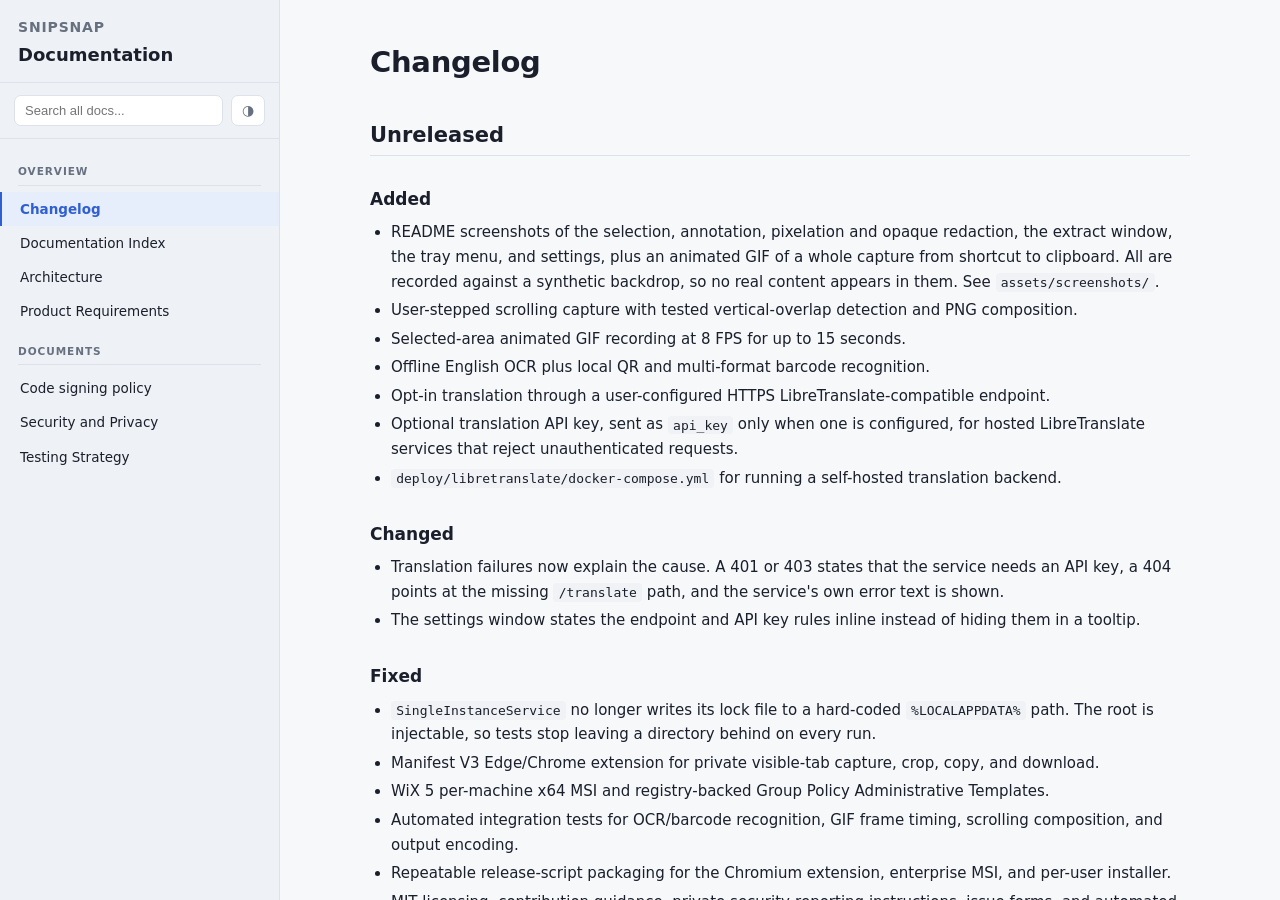
==== commit 5090a9a1: "refactor: rename the product and all internal identifiers to SnipSnap Replaces both the SnipArc prod" ====
--- a/docs/index.html
+++ b/docs/index.html
@@ -3,7 +3,7 @@
 <head>
 <meta charset="utf-8">
 <meta name="viewport" content="width=device-width, initial-scale=1">
-<title>SnipArc Docs</title>
+<title>SnipSnap Docs</title>
 <style>
 :root{
   --bg:#f7f8fa; --panel:#fff; --side:#eef1f5; --text:#1a1f2b; --muted:#66707f;
@@ -111,7 +111,7 @@
 </head>
 <body>
 <aside>
-  <div class="brand"><h1>SnipArc</h1><p>Documentation</p></div>
+  <div class="brand"><h1>SnipSnap</h1><p>Documentation</p></div>
   <div class="tools">
     <input id="q" type="search" placeholder="Search all docs..." autocomplete="off">
     <button id="theme" title="Toggle theme">◑</button>
@@ -277,7 +277,7 @@
 // page. The live file is still preferred whenever one is reachable, so a copy
 // served over http is never stale, and the banner says when you are reading a
 // snapshot instead.
-const EMBEDDED = {"../CHANGELOG.md": "# Changelog\n\n## Unreleased\n\n### Added\n\n- User-stepped scrolling capture with tested vertical-overlap detection and PNG composition.\n- Selected-area animated GIF recording at 8 FPS for up to 15 seconds.\n- Offline English OCR plus local QR and multi-format barcode recognition.\n- Opt-in translation through a user-configured HTTPS LibreTranslate-compatible endpoint.\n- Optional translation API key, sent as `api_key` only when one is configured, for hosted\n  LibreTranslate services that reject unauthenticated requests.\n- `deploy/libretranslate/docker-compose.yml` for running a self-hosted translation backend.\n\n### Changed\n\n- Translation failures now explain the cause. A 401 or 403 states that the service needs an API\n  key, a 404 points at the missing `/translate` path, and the service's own error text is shown.\n- The settings window states the endpoint and API key rules inline instead of hiding them in a\n  tooltip.\n\n### Fixed\n\n- `SingleInstanceService` no longer writes its lock file to a hard-coded `%LOCALAPPDATA%` path.\n  The root is injectable, so tests stop leaving a directory behind on every run.\n- Manifest V3 Edge/Chrome extension for private visible-tab capture, crop, copy, and download.\n- WiX 5 per-machine x64 MSI and registry-backed Group Policy Administrative Templates.\n- Automated integration tests for OCR/barcode recognition, GIF frame timing, scrolling composition, and output encoding.\n- Repeatable release-script packaging for the Chromium extension, enterprise MSI, and per-user installer.\n- MIT licensing, contribution guidance, private security-reporting instructions, issue forms, and automated dependency update configuration for the public repository.\n\n### Fixed\n\n- Settings now survive application restarts and Windows sign-in. Earlier builds wrote a PascalCase JSON envelope while the loader accepted only camelCase, causing valid saved settings to be replaced in memory by defaults on each fresh process.\n\n### Changed\n\n- Advanced the working version to `0.2.0-alpha`.\n- Adopted **SnipArc** as the working public product name while retaining legacy internal identifiers for upgrade compatibility.\n- Replaced the generic crop-frame icon with an original crop-corners, cyan gesture-arc, and violet-spark mark.\n- Renamed the generated installer to `SnipArc-Setup-x64.exe`.\n- Selected the SignPath Foundation open-source program as the no-cost trusted-signing path; releases remain explicitly unsigned until the application is approved.\n- Replaced the custom-license GIF dependency with a first-party streaming\n  encoder built on the MIT-licensed WPF imaging stack, leaving only\n  OSI-approved non-system runtime dependencies.\n\n## 0.1.0-alpha — 2026-07-20\n\nFirst working Windows alpha.\n\n### Added\n\n- Notification-area app with global capture shortcut and single-instance activation.\n- Optional setting that routes Windows + Shift + S to SnipArc instead of the built-in Snipping Tool while SnipArc is running.\n- Active-monitor screen capture, selection movement/resizing, live dimensions, and keyboard nudging.\n- Automatic visible-window detection with hover highlighting and click-to-select whole-window capture.\n- Pen, line, arrow, rectangle, highlighter, text, pixelation, and opaque-redaction tools.\n- Compact dark overlay controls with vector icons and directional resize cursors.\n- Original application icon embedded in the EXE, installer, shortcuts, and notification area.\n- Undo/redo, clipboard copy, quick save, and PNG/JPG/BMP export.\n- Settings for shortcut, output folder, file format, pointer inclusion, notifications, and Windows startup.\n- Self-contained per-user Inno Setup installer.\n- Automated geometry, editor, Windows-service, and redaction export tests.\n\n### Security and privacy\n\n- No upload implementation, account requirement, telemetry, or screenshot history.\n- Opaque redactions replace covered output pixels exactly and are applied after every other annotation.\n- Captures containing opaque redactions can only be saved in lossless PNG or BMP format.\n\n### Known limitations\n\n- One monitor per capture session; cross-monitor selection remains planned.\n- Unsigned development build.\n- Full mixed-DPI, HDR, protected-content, and exclusive-fullscreen validation remains pending.\n", "README.md": "# Documentation Index\n\nThis directory separates product, technical, security, and verification concerns.\n\nImplementation status: `0.2.0-alpha` is working with local screenshot capture, scrolling composition, GIF recording, recognition, a source-loadable browser extension, and buildable enterprise packaging. Documents describe the longer-term 1.0 target unless a section is explicitly labeled as current-alpha behavior.\n\nOpen `index.html` to browse these documents in a browser. Double-click `serve.cmd` first; browsers block a page from reading sibling files over `file://`.\n\n## Document map\n\n| Document | Primary audience | Owns |\n|---|---|---|\n| [Product requirements](requirements.md) | Product owner, developer, tester | User workflows, feature scope, numbered requirements, acceptance criteria |\n| [Architecture](architecture.md) | Developer, reviewer | Components, data flow, coordinate invariants, interfaces, persistence, failure handling |\n| [Security and privacy](security-and-privacy.md) | Developer, security reviewer | Data classification, trust boundaries, threats, required controls, logging restrictions |\n| [Testing strategy](testing.md) | Developer, tester, release owner | Test layers, hardware matrix, performance measurement, release evidence |\n| [Code signing](code-signing.md) | User, release owner | Current signature state and the SignPath Foundation integration plan |\n| [Translation backend](../deploy/libretranslate/README.md) | User, IT administrator | Self-hosting the optional LibreTranslate service SnipArc talks to |\n| [Browser extension](../extensions/chromium/README.md) | Developer, tester | Edge/Chrome development installation and browser limitations |\n| [Enterprise deployment](../packaging/enterprise/README.md) | IT administrator, release owner | MSI build, silent deployment, and Group Policy installation |\n| [Contributing](../CONTRIBUTING.md) | Contributor | Development setup, change expectations, and pull request validation |\n| [Security policy](../SECURITY.md) | Reporter, maintainer | Private vulnerability reporting and supported versions |\n| [MIT License](../LICENSE) | User, contributor | Rights and conditions for SnipArc source and distributions |\n\n## Authority and change rules\n\n- Product behavior is authoritative in `requirements.md`.\n- Technical structure and invariants are authoritative in `architecture.md`.\n- Security and privacy controls are authoritative in `security-and-privacy.md`.\n- Verification requirements are authoritative in `testing.md`.\n- A conflict between documents is a defect. Update all affected documents in the same change.\n- New features default to post-1.0 scope unless they are required to satisfy an existing P0 acceptance criterion.\n\n## Status labels\n\n- `Accepted` - implementation should follow the decision.\n- `Proposed` - recommended but still reversible before implementation.\n- `Open` - product-owner input is required.\n- `Deferred` - intentionally excluded from the current release.\n- `Superseded` - retained for history and linked to its replacement.\n\n## Documentation quality checklist\n\nBefore merging a documentation change:\n\n- Check internal links and heading anchors.\n- Keep requirement IDs stable once implementation references them.\n- Give every P0 requirement an objective acceptance criterion.\n- Label facts, inferences, recommendations, and open decisions clearly.\n- Do not describe unsupported Windows behavior as guaranteed.\n- Do not place secrets, private upload URLs, or captured image content in examples.\n- Update the “last reviewed” date in any materially changed document.\n- Add the document's entry to `index.html` in the same change.\n", "architecture.md": "# Architecture\n\nStatus: Proposed implementation architecture\nLast reviewed: 2026-07-22\n\n## 1. Architecture goals\n\n- Keep the hotkey-to-overlay path short and deterministic.\n- Keep capture, editing, and local outputs independent of network availability.\n- Represent geometry in physical desktop pixels to avoid mixed-DPI drift.\n- Keep source pixels immutable and annotations non-destructive until export.\n- Isolate Win32 resources behind narrow, testable interfaces.\n- Allow the capture backend and upload providers to change without rewriting the editor.\n- Package every required runtime dependency inside one downloadable installer.\n\n## 2. Technology baseline\n\n| Concern | Selection | Reason |\n|---|---|---|\n| Language/runtime | C# 14 and .NET 10 LTS | Current supported Windows desktop runtime through November 2028 |\n| UI | WPF | Mature Windows desktop UI, custom borderless overlays, vector rendering, native message integration |\n| Process model | One per-user tray process | Global hotkey ownership and fast capture activation |\n| Capture v1 | GDI BitBlt with `SRCCOPY | CAPTUREBLT` | Immediate virtual-desktop snapshot without the Windows system picker |\n| DPI model | Per-Monitor V2 | Physical-pixel accuracy on mixed-scale displays |\n| Encoding | WPF/Windows bitmap codecs | PNG/JPEG/BMP support without an image-library dependency |\n| Installer | Inno Setup | Single Setup EXE, per-user install, upgrade/uninstall, silent switches |\n| Configuration | Versioned JSON under LocalAppData | Human-inspectable, easy migration, no database dependency |\n| Secret storage | Credential Manager or DPAPI | Avoid plaintext upload credentials and deletion tokens |\n\n## 3. Solution boundaries\n\n```text\nsrc/\n  AppName.App/          WPF startup, tray, overlay/settings windows\n  AppName.Core/         Selection, annotations, commands, interfaces\n  AppName.Windows/      Capture, DPI, hotkeys, clipboard, credentials\n  AppName.Upload/       Optional upload-provider implementations\n\ntests/\n  AppName.Core.Tests/\n  AppName.Windows.Tests/\n  AppName.IntegrationTests/\n```\n\nDependency direction:\n\n```text\nAppName.App ---------> AppName.Core\n     |                      ^\n     +--> AppName.Windows --+\n     |\n     +--> AppName.Upload ---+\n\nAppName.Core has no dependency on WPF windows, HTTP clients, registry,\nclipboard, installer, or a concrete screen-capture API.\n```\n\n## 4. Runtime components\n\n```text\nAppHost\n  |\n  +-- SingleInstanceService\n  +-- TrayService\n  +-- HotkeyService\n  +-- SettingsService\n  +-- CaptureCoordinator\n          |\n          +-- DisplayTopologyService\n          +-- IScreenCaptureBackend\n          +-- OverlayManager\n          +-- CaptureDocument\n          |      +-- Selection\n          |      +-- Annotation collection\n          |      +-- Undo/redo command stack\n          +-- ImageCompositor\n          +-- OutputCoordinator\n                 +-- ClipboardService\n                 +-- FileOutputService\n                 +-- IUploadProvider\n```\n\n### AppHost\n\nOwns process startup and shutdown. It is responsible for establishing the single-instance boundary before initializing hotkeys or the tray icon.\n\n### CaptureCoordinator\n\nOwns one capture session at a time. It freezes display topology, captures source pixels, creates overlays, owns session cancellation, and transfers the final document to output services.\n\n### CaptureDocument\n\nContains all state required to reproduce output:\n\n- Immutable captured source bitmap(s).\n- Physical-pixel selection rectangle.\n- Ordered immutable annotation records.\n- Current editor/tool settings.\n- Undo/redo command history.\n\nThe document does not contain a provider credential, output path, WPF control, HWND, HDC, or HTTP client.\n\n### ImageCompositor\n\nProduces the authoritative output bitmap. Clipboard, save, and upload must all use this component. The overlay preview may use optimized WPF rendering, but it cannot be the source of saved pixels.\n\n## 5. Capture sequence\n\n```text\nUser       Hotkey      Coordinator      Capture backend      Overlay\n |            |             |                  |                 |\n |--press---->|             |                  |                 |\n |            |--activate-->|                  |                 |\n |            |             |--read topology-->|                 |\n |            |             |--snapshot------->|                 |\n |            |             |<--source pixels--|                 |\n |            |             |--create overlays----------------->|\n |<-----------------------------interactive selection/editor----|\n |--copy/save/upload-------------------------------------------->|\n |            |             |<--final document------------------|\n |            |             |--composite/export                  |\n```\n\nRequired ordering invariant: no overlay HWND may become visible until the desktop snapshot is complete.\n\n## 6. Coordinate system\n\nCoordinate mistakes are the largest technical risk. The domain model uses one coordinate space:\n\n> Signed physical pixels relative to the virtual-desktop origin.\n\nThis permits monitors to exist left of or above the primary display. WPF device-independent units are used only at the UI boundary.\n\n### Required invariants\n\n- Monitor bounds, source bitmaps, selection bounds, and annotation geometry are normalized to physical pixels.\n- Conversion between WPF units and physical pixels occurs in one adapter, not throughout editor code.\n- Every overlay knows its monitor's physical origin, DPI, and clipping bounds.\n- A cross-monitor selection remains one document rectangle; each overlay displays only its clipped portion.\n- Output dimensions equal the normalized selection width and height exactly.\n- Display topology is immutable during one capture session. A topology change cancels the session safely.\n\n## 7. Capture backend\n\n```csharp\npublic interface IScreenCaptureBackend\n{\n    CaptureSession CaptureVirtualDesktop(\n        DisplayTopology topology,\n        bool includeCursor);\n}\n```\n\n### GDI implementation\n\n- Read virtual-screen bounds through Win32 display APIs.\n- Copy with BitBlt using `SRCCOPY | CAPTUREBLT`.\n- Wrap HDC, HBITMAP, HICON, and related resources in deterministic safe handles.\n- Use `GetCursorInfo` and `GetIconInfo` when cursor capture is enabled.\n- Apply the cursor hotspot and signed virtual-screen coordinates correctly.\n- Snapshot before creating overlays.\n\n### Known limitations\n\nGDI may not correctly capture every HDR, protected, or exclusive-fullscreen surface. Do not add ad hoc hooks to work around individual applications. If beta evidence justifies another backend, implement DXGI Desktop Duplication behind the existing interface and rerun the complete display matrix.\n\n`Windows.Graphics.Capture` remains an option for future user-selected window/display modes, but its standard secure picker does not match the one-hotkey region workflow.\n\n## 8. Overlay and editor model\n\nUse one topmost borderless overlay per monitor with one shared `CaptureDocument`.\n\nOverlay responsibilities:\n\n- Draw frozen source pixels and dimming outside the selection.\n- Preview the topmost eligible window from the pre-overlay z-order snapshot and convert a click into its physical-pixel bounds.\n- Convert pointer input at the UI boundary.\n- Display selection handles, dimensions, tools, and keyboard focus.\n- Clip shared selection/annotation preview to the overlay monitor.\n- Reposition toolbars within the monitor work area.\n\nThe window detector enumerates visible top-level windows before the overlay exists. It preserves `EnumWindows` z-order, uses DWM extended-frame bounds when available, and excludes the shell, minimized, cloaked, tool, untitled, zero-sized, and current-process windows. The active-monitor alpha only offers candidates fully contained by that monitor; dragging beyond the click threshold always switches to manual region selection.\n\nCore responsibilities:\n\n- Normalize, move, resize, and clamp selection geometry.\n- Store immutable annotation records.\n- Execute editor commands and undo/redo.\n- Define annotation scaling semantics.\n\nRecommended rule: once the first annotation is committed, lock source selection bounds. This avoids ambiguous scaling and cropping of existing annotations.\n\n## 9. Annotation records\n\nRecommended discriminated record types:\n\n- `FreehandPathAnnotation`\n- `LineAnnotation`\n- `ArrowAnnotation`\n- `RectangleAnnotation`\n- `HighlightAnnotation`\n- `TextAnnotation`\n- `PixelateAnnotation`\n- `OpaqueRedactionAnnotation`\n\nPixelation and redaction are not synonyms:\n\n- Pixelation is an irreversible visual transform but can leave content inferable.\n- Opaque redaction replaces all covered final pixels with a fully opaque color.\n\nThe compositor must flatten both into exported pixels and omit editor-layer metadata from saved images.\n\n## 10. Output architecture\n\n```text\nCaptureDocument\n      |\nImageCompositor\n      |\n      +-- Bitmap -> ClipboardService\n      +-- Bitmap -> Encoder -> Atomic file write\n      +-- Bitmap -> Encoder -> IUploadProvider\n```\n\n### Clipboard\n\n- Use the STA UI thread or a dedicated STA service.\n- Retry temporary clipboard contention with a short bounded backoff.\n- Keep the capture session open if copy fails.\n\n### Files\n\n- Encode to a temporary file in the destination directory and atomically replace/move when complete.\n- Never silently overwrite an existing file.\n- Treat unavailable OneDrive, network, or removable destinations as recoverable errors.\n- Do not use a global temp directory for screenshot pixels.\n\n### Upload contract\n\n```csharp\npublic interface IUploadProvider\n{\n    Task<UploadResult> UploadAsync(\n        Stream image,\n        UploadMetadata metadata,\n        IProgress<double> progress,\n        CancellationToken cancellationToken);\n}\n\npublic sealed record UploadResult(\n    Uri ViewUrl,\n    string? DeleteToken,\n    DateTimeOffset? ExpiresAt);\n```\n\nProviders cannot depend on overlay types or mutate the capture document. Security rules are defined in [Security and privacy](security-and-privacy.md).\n\n## 11. Process lifecycle and IPC\n\n- Scope the mutex and activation IPC to the current user and interactive session.\n- Include the current user SID in object names.\n- Apply restrictive ACLs.\n- Validate activation message type and size.\n- A second process sends only an activation command, then exits.\n- No image pixels, file paths, URLs, credentials, or arbitrary command lines cross the activation channel.\n\n## 12. Settings and migrations\n\nSettings path:\n\n```text\n%LocalAppData%\\<Publisher>\\<AppName>\\settings.json\n```\n\nSettings document requirements:\n\n- Explicit schema version.\n- Safe defaults for every field.\n- Validation before applying hotkeys, paths, or upload settings.\n- Atomic write through a sibling temporary file.\n- Backup/recovery from malformed JSON.\n- Forward migration one supported version at a time.\n- No credentials or deletion tokens.\n\nThe canonical envelope uses camelCase (`schemaVersion` and `settings`). The loader compares envelope names case-insensitively so PascalCase files written by early alpha builds remain readable. This backward-compatibility rule is regression-tested because rejecting the older casing makes every fresh process appear to reset user preferences.\n\nSnipArc is the public display name. The following internal identifiers remain stable through the alpha upgrade path: `%LocalAppData%\\ScreenCaptureApp`, `ScreenCaptureApp.exe`, the `ScreenCaptureApp` HKCU Run value, the single-instance identifier, and the Inno Setup AppId. Changing these identifiers requires an explicit settings/install migration rather than a search-and-replace rename.\n\nStartup preference uses one quoted HKCU Run value owned by the app. The installer removes that known value on uninstall but does not create a competing startup mechanism.\n\n## 13. Packaging\n\nPublish `win-x64` as a self-contained folder. Inno Setup packages the complete folder into one downloadable `Setup.exe` and installs it per user under:\n\n```text\n%LocalAppData%\\Programs\\<AppName>\n```\n\nSingle-file .NET publishing is optional. It should be enabled only if native dependency, extraction, antivirus, and cold-start tests show no regression. The user-facing requirement is one installer EXE, not one physical file inside the installation directory.\n\nThe consumer package remains the per-user Inno Setup EXE. Managed environments can build the separate WiX 5 per-machine MSI under `packaging/enterprise`; the MSI harvests the exact self-contained publish directory and is paired with ADMX/ADML policy definitions. Neither distribution is trusted for public use until its complete payload is signed and validated.\n\n## 14. Failure-handling rules\n\n| Failure | Required behavior |\n|---|---|\n| Hotkey conflict | Explain and allow fallback; do not silently change Windows settings |\n| Optional Windows + Shift + S override | A low-level keyboard hook suppresses only the S key event for that exact chord, dispatches capture asynchronously, and is removed immediately when disabled or on shutdown |\n| Capture resource failure | Release acquired handles, close overlays, show actionable error |\n| Display topology changes | Cancel current session and invite a retry |\n| Clipboard locked | Bounded retry; keep document open on final failure |\n| Save path unavailable | Preserve document and allow another destination |\n| Upload canceled/timed out | Preserve document and allow retry/copy/save |\n| Settings corrupt | Quarantine invalid file, use safe defaults, notify once |\n| Second instance | Activate first process and exit |\n\n## 15. Architecture fitness checks\n\n- `AppName.Core` builds without WPF/Win32/HTTP references.\n- Core geometry and editor commands are deterministic unit tests.\n- Clipboard, capture, DPI, and upload implementations can be substituted with fakes.\n- No output path bypasses `ImageCompositor`.\n- No network dependency appears on the capture-to-local-save path.\n- GDI/User handle soak tests show zero net growth.\n- The exact install payload runs in a fresh Windows VM with no separate .NET installation.\n\n## 16. Expansion components\n\n| Component | Boundary | Data behavior |\n|---|---|---|\n| `VerticalFrameStitcher` | Platform-neutral BGRA32 frame composition in Core | Finds sampled vertical overlap and returns one in-memory image; no I/O or network |\n| `ScrollingCaptureService` | Windows capture plus PNG output | Captures only the fixed viewport chosen by the user; writes only on Finish |\n| `GifRecordingService` | Windows capture plus animated GIF encoding | Streams frames into a temporary encoder file, publishes atomically, and limits recording to 15 seconds and 1280 pixels |\n| `ImageRecognitionService` | Local Tesseract and ZXing adapters | OCR and barcode pixels remain in process; output text is not logged or persisted |\n| `TranslationService` | Optional HTTP boundary | Sends extracted text only after a user action and only to the configured endpoint; attaches `api_key` only when the user configures one |\n| Chromium extension | Browser process, independent of desktop IPC | Stores a pending PNG in extension session storage and supports local crop/copy/download |\n| Enterprise policy provider | Read-only HKLM/HKCU policy boundary | Machine policy wins over user policy; managed values override JSON preferences at runtime |\n\nCloud/community features are not folded into the tray process. If built, they require a separately deployed service, explicit authentication and upload interfaces, their own data-retention controls, and independent security review. Native macOS/Linux clients likewise share only platform-neutral models and protocols; they do not attempt to reuse WPF or Win32 capture code.\n\n## References\n\n- [.NET support policy](https://dotnet.microsoft.com/en-us/platform/support/policy)\n- [WPF documentation](https://learn.microsoft.com/en-us/dotnet/desktop/wpf/)\n- [High-DPI desktop development](https://learn.microsoft.com/en-us/windows/win32/hidpi/high-dpi-desktop-application-development-on-windows)\n- [RegisterHotKey](https://learn.microsoft.com/en-us/windows/win32/api/winuser/nf-winuser-registerhotkey)\n- [Windows screen capture](https://learn.microsoft.com/en-us/windows/apps/develop/media-authoring-processing/screen-capture)\n- [Microsoft Edge native/browser extension architecture](https://learn.microsoft.com/en-us/microsoft-edge/extensions-chromium/)\n- [Registry-backed administrative policy](https://learn.microsoft.com/en-us/windows/client-management/understanding-admx-backed-policies)\n- [WiX file harvesting](https://docs.firegiant.com/wix/schema/wxs/files/)\n- [Inno Setup](https://jrsoftware.org/isinfo.php)\n", "requirements.md": "# Product Requirements\n\nStatus: Proposed for version 1.0\nLast reviewed: 2026-07-22\nProduct name: SnipArc\n\n## 1. Purpose\n\nSnipArc is a lightweight Windows utility for capturing a screen region, annotating it in place, and immediately copying, saving, or explicitly uploading it. It prioritizes a fast workflow, privacy, mixed-DPI reliability, predictable output, and secure redaction.\n\n## 2. Product principles\n\n1. **Fast path first** - capture to clipboard should require no unnecessary dialogs.\n2. **Local by default** - capture, edit, copy, and save do not require an account or network.\n3. **Explicit sharing** - no screenshot leaves the computer without a direct upload action.\n4. **Predictable output** - preview, clipboard, saved file, and uploaded image use the same compositor.\n5. **Windows-native behavior** - tray lifecycle, hotkeys, clipboard, DPI, installer, and uninstall follow Windows conventions.\n6. **Capability isolation** - recording, recognition, browser, enterprise, and future cloud features must not weaken the fast local capture path.\n\n## 3. Target users\n\n### Primary user\n\nA Windows user who frequently needs to show a small region of their screen in email, chat, documentation, support tickets, or issue reports. They value speed and basic markup more than a full image editor.\n\n### Secondary user\n\nA technical or business user who may capture sensitive information and needs a reliable local workflow, explicit uploads, opaque redaction, and predictable storage behavior.\n\n### Not a primary target for 1.0\n\n- Video creators needing long-form, high-frame-rate, or audio recording.\n- Designers needing layered image editing.\n- Cross-platform users.\n\n## 4. Primary workflows\n\n### Flow A - Capture and copy\n\n1. User presses the configured global hotkey.\n2. The desktop snapshot is frozen and dimmed.\n3. User drags a rectangular region and optionally refines it.\n4. User optionally annotates the selection.\n5. User presses Ctrl+C or selects Copy.\n6. The composited bitmap is placed on the clipboard and the overlay closes.\n\nSuccess means the image pastes correctly into common Windows applications without creating a file or making a network request.\n\n### Flow B - Capture and save\n\n1. User completes a selection and optional annotations.\n2. User chooses Save As or presses the quick-save shortcut.\n3. The image is encoded in the selected format.\n4. On success, the overlay closes and unobtrusive confirmation is shown.\n\nSuccess means a collision-safe file is created at the requested location and no prior file is silently overwritten.\n\n### Flow C - Capture and upload\n\n1. User completes a selection and optional annotations.\n2. User explicitly chooses Upload.\n3. The app displays provider/progress information and supports cancel.\n4. Provider returns a view URL and optional deletion token/expiration.\n5. The view URL is copied to the clipboard.\n\nSuccess means the user knows that the image left the computer, can identify the provider, and can delete it when the provider supports deletion.\n\n### Flow D - Hotkey conflict\n\n1. The app cannot register the requested global hotkey.\n2. The app remains running and explains that another app or Windows owns the shortcut.\n3. The user chooses a fallback shortcut in Settings.\n\nThe app must not silently alter Windows Snipping Tool, OneDrive, keyboard utility, or accessibility settings.\n\n## 5. Functional requirements\n\nPriority definitions:\n\n- P0 - required for version 1.0.\n- P1 - next release after the core is stable.\n- P2 - deferred with no version commitment.\n\n### Application lifecycle\n\n| ID | Priority | Requirement | Acceptance criterion |\n|---|---:|---|---|\n| FR-001 | P0 | Run as a single-instance tray application | A second launch activates the existing process; only one tray icon and hotkey registration exist |\n| FR-002 | P0 | Expose Capture, Recent Folder, Settings, About, and Exit from the tray menu | Each command works without a permanent main/taskbar window |\n| FR-003 | P0 | Shut down cleanly | Exit unregisters hotkeys, closes overlays, releases native handles, and removes the tray icon |\n| FR-004 | P0 | Optionally start at user sign-in | One quoted HKCU Run value is created/removed by the app; stale paths are repaired |\n\n### Hotkeys and capture activation\n\n| ID | Priority | Requirement | Acceptance criterion |\n|---|---:|---|---|\n| FR-010 | P0 | Provide a configurable global region-capture hotkey | The shortcut works while the app is unfocused and in the tray |\n| FR-011 | P0 | Default to Print Screen when Windows allows registration | Successful registration opens exactly one capture session |\n| FR-012 | P0 | Detect registration conflicts | Failure produces an actionable notice and Settings link; the app remains usable from the tray |\n| FR-012A | P0 | Optionally override the Windows + Shift + S Snipping Tool shortcut | Enabling the clearly labeled setting routes only that shortcut to this app while it is running; disabling or exiting immediately restores normal Windows behavior |\n| FR-013 | P1 | Add active-window and full-monitor capture shortcuts | Each mode produces exact target bounds without first opening region selection |\n| FR-014 | P1 | Add delayed capture | User can select a delay and cancel before the snapshot is taken |\n\n### Display capture and selection\n\n| ID | Priority | Requirement | Acceptance criterion |\n|---|---:|---|---|\n| FR-020 | P0 | Snapshot the desktop before showing overlays | No overlay, cursor crosshair, or toolbar pixel appears in output |\n| FR-021 | P0 | Support multiple displays and negative virtual coordinates | Required display matrix passes with exact output dimensions |\n| FR-022 | P0 | Support mixed 100%-200% scaling using physical-pixel bounds | Selection edges map to the intended source pixels on every tested monitor |\n| FR-023 | P0 | Create a click-drag rectangular selection | Dragging in any direction normalizes to a valid rectangle |\n| FR-023A | P0 | Detect eligible application windows under the pointer | The topmost visible, titled, non-minimized, non-cloaked application window is highlighted; one click selects its exact frame bounds while dragging still creates a region |\n| FR-024 | P0 | Show live width and height | Values equal final physical-pixel output dimensions |\n| FR-025 | P0 | Move and resize the selection | Edge/corner handles and drag movement remain within the virtual desktop |\n| FR-026 | P0 | Support keyboard refinement | Arrow keys nudge by one pixel; documented modifiers adjust the increment |\n| FR-027 | P0 | Support fullscreen select and cancel | Ctrl+A selects the active monitor; Esc cancels without changing clipboard/files |\n| FR-028 | P0 | Optionally include the visible cursor | Cursor position, hotspot, and monitor origin are correct |\n| FR-029 | P0 | Prevent concurrent capture sessions | Repeated hotkey presses do not create overlapping overlays or corrupt state |\n\n### Annotation\n\n| ID | Priority | Requirement | Acceptance criterion |\n|---|---:|---|---|\n| FR-030 | P0 | Draw freehand pen strokes | Preview and exported path meet documented golden-image tolerance |\n| FR-031 | P0 | Draw lines, arrows, and rectangles | Geometry and selected color/width are preserved in export |\n| FR-032 | P0 | Highlight with a translucent marker | Composited output matches preview within the documented color tolerance |\n| FR-033 | P0 | Add text | Text can be entered, committed, moved before commit, and exported at the correct scale |\n| FR-034 | P0 | Pixelate an area | Output contains flattened pixel blocks; UI labels it as obfuscation, not secure redaction |\n| FR-035 | P0 | Opaque-redact an area | Every decoded output pixel in the covered region is replaced with the opaque chosen color |\n| FR-036 | P0 | Select annotation color and width | New annotations use the selected values; behavior for existing annotations is documented |\n| FR-037 | P0 | Undo and redo editor actions | Command sequence is deterministic and fully restores the prior model state |\n| FR-038 | P0 | Keep toolbars visible | Toolbars reposition within the monitor work area near desktop edges |\n| FR-039 | P1 | Add numbered step markers and saved tool defaults | Defaults survive restart and exported numbering remains ordered |\n\n### Clipboard and local files\n\n| ID | Priority | Requirement | Acceptance criterion |\n|---|---:|---|---|\n| FR-040 | P0 | Copy the composited selection to the Windows clipboard | Bitmap pastes into Paint, Outlook, Teams, Office, browsers, Slack, and Discord test targets |\n| FR-041 | P0 | Retry temporary clipboard contention | Bounded retry succeeds when the lock clears; failure keeps the capture open |\n| FR-042 | P0 | Save PNG, JPG, and BMP | Decoded dimensions and expected format match the selected output |\n| FR-043 | P0 | Support Save As and collision-safe quick-save | Existing files are never overwritten without explicit confirmation |\n| FR-044 | P0 | Support configurable folder, filename pattern, format, and JPEG quality | Valid settings persist; invalid paths/patterns produce useful validation |\n| FR-045 | P0 | Open the last successful output folder | Missing or unavailable folders fail gracefully |\n| FR-046 | P1 | Print or open in an external editor | Command receives the same composited pixels as local save |\n\n### Uploading\n\n| ID | Priority | Requirement | Acceptance criterion |\n|---|---:|---|---|\n| FR-050 | P0* | Upload through an `IUploadProvider` implementation | Explicit action reports progress, supports cancel, and returns a view URL |\n| FR-051 | P0* | Copy the successful view URL | Clipboard contains the URL only after provider success |\n| FR-052 | P0* | Explain upload visibility and retention on first use | User sees provider, audience model, and expiration policy before first upload |\n| FR-053 | P0* | Preserve local recovery on upload failure | User can retry, copy, or save after timeout, cancel, or server failure |\n| FR-054 | P1 | Keep metadata-only recent upload history | History contains no image pixels and stores deletion tokens securely |\n\n`P0*` means required only when upload is included in the selected version 1.0 distribution profile. A local-only 1.0 may hide upload controls without failing release scope.\n\n### Settings and installation\n\n| ID | Priority | Requirement | Acceptance criterion |\n|---|---:|---|---|\n| FR-060 | P0 | Persist schema-versioned per-user settings | Values survive restart and upgrade; corrupt data recovers to safe defaults |\n| FR-061 | P0 | Install from one downloadable Setup EXE | Standard user installs without separately installing .NET or approving elevation |\n| FR-062 | P0 | Upgrade in place | Prior supported version upgrades without duplicate entries and preserves settings |\n| FR-063 | P0 | Uninstall cleanly | No process, binary, shortcut, Programs & Features entry, or startup value remains |\n| FR-064 | P0 | Support silent install/uninstall switches | Documented commands work in a clean Windows VM |\n\n### Extended capture and recognition\n\n| ID | Priority | Requirement | Acceptance criterion |\n|---|---:|---|---|\n| FR-070 | P1 | Build a scrolling capture from repeated views of one selected viewport | User captures pages manually; matching vertical overlap is removed; output is a decodable PNG |\n| FR-071 | P1 | Record a selected area as an animated GIF | Output contains multiple timed frames, loops, excludes the recording controls, and stops at the documented duration and dimension limits |\n| FR-072 | P1 | Extract English text locally | OCR runs with no network access and makes editable/copyable text available without retaining image pixels |\n| FR-073 | P1 | Recognize common 1D/2D barcodes locally | QR, Data Matrix, Aztec, PDF417, UPC/EAN, Code 39/93/128, ITF, Codabar, MSI, and RSS formats are attempted locally |\n| FR-074 | P1 | Translate extracted text through an optional provider | No request occurs until Translate is pressed; endpoint validation requires HTTPS except loopback; image pixels are never submitted |\n| FR-075 | P2 | Authenticate to translation providers that require it | An optional API key is sent as `api_key` only when configured; a 401 or 403 tells the user a key is needed rather than showing a bare status code |\n\n### Browser and managed distribution\n\n| ID | Priority | Requirement | Acceptance criterion |\n|---|---:|---|---|\n| FR-080 | P1 | Provide a Chromium browser extension | Edge/Chrome extension captures the visible tab, crops, copies, and downloads locally with no server dependency |\n| FR-081 | P1 | Provide a per-machine enterprise MSI | WiX build produces an x64 MSI supporting quiet install/uninstall and major upgrades |\n| FR-082 | P1 | Provide Group Policy settings | ADMX/ADML controls translation, capture folder, and startup; machine policy overrides user policy and JSON preferences |\n\n## 6. Nonfunctional requirements\n\n| ID | Category | Requirement |\n|---|---|---|\n| NFR-001 | Performance | Hotkey-to-overlay p95 <= 300 ms on one 4K display and <= 500 ms on three mixed-DPI displays |\n| NFR-002 | Performance | Idle CPU <= 0.1% average over five minutes on the reference machine |\n| NFR-003 | Performance | Idle working set target <= 100 MB on the reference machine |\n| NFR-004 | Performance | Normal annotation preview responds within one 60 Hz frame under the reference workload |\n| NFR-005 | Reliability | Net GDI/User handle growth is zero across the final 20 captures of a 100-capture soak test |\n| NFR-006 | Privacy | No outbound request occurs during capture, edit, recognition, copy, save, scrolling capture, or recording; translation and future upload/update actions are separately explicit |\n| NFR-007 | Privacy | No screenshot pixels are written to disk unless the user saves, enables thumbnail history, or uploads |\n| NFR-008 | Security | Credentials and deletion tokens are protected by Credential Manager or DPAPI and excluded from logs |\n| NFR-009 | Accessibility | Settings supports keyboard navigation, visible focus, Narrator naming, high contrast, and 200% text scaling |\n| NFR-010 | Compatibility | Version 1.0 supports documented Windows 11 x64 releases; unsupported systems receive a readable installer message |\n| NFR-011 | Offline | Capture, annotation, clipboard, settings, and local saving remain usable with no network |\n| NFR-012 | Maintainability | Capture, compositor, and upload providers are behind interfaces testable without production services |\n\n## 7. Expansion status\n\n| Capability | Status in 0.2 alpha | Remaining release dependency |\n|---|---|---|\n| Scrolling capture | Implemented as a user-stepped, overlap-stitched PNG workflow | Hardware/application matrix and improved handling of dynamic or repeating content |\n| Animated recording | Implemented for looping GIF, 8 FPS, 15-second maximum, no audio | Performance and visual validation across the supported display matrix |\n| OCR, translation, and barcode recognition | Implemented; OCR/barcodes are local and translation is provider-configured | Additional OCR language packs and provider compatibility testing |\n| Browser extension | Functional Manifest V3 Edge/Chrome source package | Store accounts, review, final extension IDs, and signed store publication |\n| Enterprise MSI/GPO | Buildable WiX 5 MSI and functional registry-backed ADMX policies | Authenticode certificate and clean-VM/managed-deployment validation |\n| Cloud accounts, galleries, comments, and social login | Not implemented | Hosting/operator, retention policy, abuse moderation, identity providers, legal documents, and service budget |\n| Native macOS and Linux clients | Not implemented | Separate UI/capture backends, signing/notarization, packaging, and test hardware |\n| Silent background installation of updates | Not enabled | Public immutable release feed plus signed metadata, signed installers, pinned signer identity, and rollback testing |\n\n## 8. Version 1.0 definition of done\n\nVersion 1.0 is complete when all applicable P0 requirements have evidence in the [testing strategy](testing.md), no P0 defects remain open, the exact signed installer hash passes release testing, and privacy inspection finds no unintended image persistence or network traffic.\n", "code-signing.md": "# Code signing policy\n\n## Current status\n\nSnipArc's `0.2.0-alpha` artifacts are unsigned. They are published with\nSHA-256 checksums for testing, but they must not be represented as trusted\nproduction releases.\n\n## Accepted signing path\n\nThe project will apply to the SignPath Foundation open-source program. SignPath\nFoundation provides qualifying open-source projects with trusted Authenticode\nsignatures at no charge and keeps the private signing key in managed signing\ninfrastructure.\n\n**Free code signing provided by\n[SignPath.io](https://about.signpath.io/), certificate by\n[SignPath Foundation](https://signpath.org/).**\n\nThe resulting Windows publisher identity will be **SignPath Foundation**, not\n`77degrees`. The repository remains the authoritative link between the\nproject, reproducible GitHub Actions build, and signed artifact.\n\nAcceptance is controlled by SignPath Foundation and is not guaranteed. Until\nthe application is approved, releases remain explicitly unsigned.\n\n## Team roles\n\n- Committer and reviewer: [@77degrees](https://github.com/77degrees)\n- Signing approver: [@77degrees](https://github.com/77degrees)\n\nAs the sole maintainer, `77degrees` currently holds all three responsibilities.\nOutside contributions must be reviewed before merge, and every signing request\nrequires manual approval.\n\n## Privacy policy\n\nThis program will not transfer any information to other networked systems\nunless specifically requested by the user or the person installing or\noperating it.\n\nCapture, annotation, OCR, barcode recognition, copy, save, scrolling capture,\nand GIF recording are local. The optional translation command sends only the\nrecognized text to the user-configured HTTPS translation endpoint after the\nuser explicitly requests translation. Screenshot pixels are not sent. See\n[Security and Privacy](security-and-privacy.md) for the full policy.\n\n## Eligibility controls\n\n- The repository is public.\n- SnipArc source is licensed under the OSI-approved MIT License.\n- Third-party components and their licenses are listed in\n  `THIRD_PARTY_NOTICES.md` and `licenses/`.\n- All non-system runtime components use OSI-approved licenses. Animated GIF\n  encoding uses the MIT-licensed WPF imaging stack rather than a custom-license\n  package.\n- The current unsigned alpha was published before signing integration. The\n  repeatable `Unsigned release build` workflow now builds and tests the EXE,\n  MSI, and extension on a GitHub-hosted Windows runner and uploads one immutable\n  signing-input artifact.\n- Release source, workflow, commit, tests, and checksums remain publicly\n  inspectable.\n- No proprietary SnipArc source or separate commercial edition exists.\n\n## Planned SignPath integration\n\nAfter approval, the maintainer will:\n\n1. Install the SignPath GitHub App for this repository.\n2. Configure the SignPath organization, project, signing policy, and artifact\n   configuration issued during onboarding.\n3. Store only the SignPath submission token as a GitHub Actions secret.\n4. Upload the unsigned artifact through GitHub Actions before submitting its\n   GitHub artifact ID to SignPath.\n5. Use origin verification and GitHub-hosted runners.\n6. Deep-sign the first-party application binaries and the outer MSI/Setup EXE\n   while excluding third-party binaries.\n7. Verify Authenticode status and publish SHA-256 checksums before release.\n\nThe exact workflow identifiers cannot be committed before SignPath creates the\nproject and signing policy.\n\nThe unsigned half of this process is already implemented in\n`.github/workflows/release-build.yml`. Its raw ZIP artifact preserves the EXE,\nMSI, extension, and checksums as one immutable GitHub artifact whose\n`artifact-id` can be submitted to SignPath after onboarding.\n\n## Official references\n\n- [SignPath Foundation](https://signpath.org/)\n- [Open-source program conditions](https://signpath.org/terms.html)\n- [SignPath GitHub integration](https://docs.signpath.io/trusted-build-systems/github)\n- [SignPath artifact configuration](https://docs.signpath.io/artifact-configuration/)\n", "security-and-privacy.md": "# Security and Privacy\n\nStatus: Required controls for version 1.0\nLast reviewed: 2026-07-20\n\n## 1. Security objective\n\nScreenshots may contain credentials, customer data, legal material, private conversations, internal systems, or other sensitive information. The application must minimize collection, storage, transmission, and logging of captured content.\n\nThe safest default is local-only operation. Uploading is optional and is a distinct trust boundary.\n\n## 2. Data classification\n\n| Data | Classification | Default persistence |\n|---|---|---|\n| Captured source pixels | Sensitive user content | Memory only |\n| Composited output pixels | Sensitive user content | Memory only until explicit save/upload |\n| Clipboard bitmap | Sensitive user content | Windows clipboard, explicit copy only |\n| Saved image | User-controlled content | User-selected path |\n| Upload payload | Sensitive user content | Remote provider after explicit upload |\n| View URL | Potentially sensitive locator | Clipboard; optional metadata history |\n| Deletion token | Secret | Credential Manager/DPAPI only |\n| Provider credential/API key | Secret | Credential Manager/DPAPI only |\n| Settings | Internal | LocalAppData JSON; no secrets |\n| Diagnostic logs | Internal | LocalAppData; never image content or secrets |\n\n## 3. Privacy promises\n\nVersion 1.0 must be able to state truthfully:\n\n- Capture, editing, clipboard copy, and local saving do not require a network connection.\n- The application does not upload automatically.\n- The application does not collect telemetry by default.\n- Screenshot pixels are not written to temporary files during ordinary capture/edit/copy.\n- Upload occurs only after the user selects Upload.\n- The upload provider and visibility/retention model are shown before first use.\n- Logs do not contain screenshot pixels, recognized text, clipboard content, credentials, or deletion tokens.\n\nAny future telemetry feature requires a new decision record, documented event schema, opt-in/opt-out behavior, retention policy, and privacy review.\n\n## 4. Trust boundaries\n\n```text\n[Desktop pixels]\n      |\n      v\n[Local process memory] ----explicit save----> [User-selected filesystem]\n      |\n      +----explicit copy---------------------> [Windows clipboard]\n      |\n      +----explicit upload-------------------> [HTTPS provider]\n                                                   |\n                                                   v\n                                           [Anyone with view URL]\n```\n\nAdditional boundaries:\n\n- Installer download to local machine.\n- Update metadata and installer retrieval.\n- Single-instance IPC between processes in the same user session.\n- Windows Credential Manager/DPAPI for secrets.\n\n## 5. Threats and required controls\n\n### T-01: Accidental upload\n\nRisk: A sensitive screenshot leaves the computer because upload is automatic or visually confused with Copy/Save.\n\nControls:\n\n- Upload requires an explicit button or dedicated shortcut.\n- No upload on selection completion.\n- First-use warning identifies provider, visibility, and retention.\n- Upload control uses a distinct accessible name and confirmation state.\n- Network tests verify zero requests during capture/edit/copy/save.\n\n### T-02: Guessable public URLs\n\nRisk: A first-party host exposes screenshots through enumerable identifiers.\n\nControls:\n\n- Generate at least 128 bits of cryptographic randomness for object identifiers.\n- Do not use counters, timestamps, short sequential IDs, or reversible user IDs.\n- Apply HTTPS, rate limits, deletion, and optional expiration.\n- Do not claim URLs are private; describe them as accessible to anyone who has the link.\n\n### T-03: Credential or deletion-token disclosure\n\nRisk: Secrets appear in settings, history, logs, exceptions, clipboard, or crash dumps.\n\nControls:\n\n- Store secrets only in Credential Manager or DPAPI-protected records.\n- Store a stable secret reference in settings, not the secret value.\n- Redact headers, query parameters, tokens, and provider response bodies from logs.\n- Never copy a deletion token to the clipboard automatically.\n- Clear secret buffers when practical and never include them in exception messages.\n\n### T-04: HTTPS downgrade or credential forwarding\n\nRisk: A redirect sends screenshot bytes or authorization to HTTP or another origin.\n\nControls:\n\n- Require HTTPS for all non-loopback upload endpoints.\n- Reject HTTPS-to-HTTP redirects.\n- Never forward authorization headers to a different origin.\n- Use default Windows certificate validation with no user bypass.\n- Bound redirects and request timeout.\n\n### T-05: Incomplete redaction\n\nRisk: Pixelation, blur, transparency, layers, metadata, or undo state lets a recipient recover covered content.\n\nControls:\n\n- Label pixelation as visual obfuscation, not secure redaction.\n- Provide a separate fully opaque redaction tool.\n- Replace every covered output pixel in the final compositor.\n- Do not export editor layers or source-image metadata.\n- Decode the final file in tests and assert uniform replacement pixels in redacted bounds.\n\n### T-06: Screenshot residue\n\nRisk: Sensitive pixels remain in temp files, crash artifacts, thumbnails, history, or logs.\n\nControls:\n\n- Keep source and composited images in memory.\n- Save atomically in the selected destination directory, not a global temp folder.\n- Keep local history metadata-only by default.\n- Require explicit opt-in and retention controls before storing thumbnails.\n- Inspect LocalAppData, Temp, recent files, logs, and install directories in release tests.\n\n### T-07: Malicious local IPC\n\nRisk: Another process blocks activation, injects a command, or sends oversized data.\n\nControls:\n\n- Scope mutex/IPC names with current user SID and session.\n- Apply restrictive ACLs.\n- Accept only fixed activation message types and bounded payloads.\n- Never accept paths, URLs, image bytes, provider settings, or shell commands through activation IPC.\n\n### T-08: Malicious or replaced update\n\nRisk: Update notification leads the user to an attacker-controlled installer.\n\nControls before updates are enabled:\n\n- Retrieve signed metadata over HTTPS.\n- Pin the expected Authenticode publisher identity.\n- Enforce channel and monotonic-version rules.\n- Reject downgrade redirects and unexpected origins.\n- Verify the complete installer before prompting execution.\n- Publish and display SHA-256 checksums.\n\n### T-09: Path and filename abuse\n\nRisk: Invalid filename templates or unsafe paths overwrite files or escape the intended destination.\n\nControls:\n\n- Validate templates and reserved Windows names.\n- Resolve and display the final destination before writing when confirmation is required.\n- Use collision suffixes by default.\n- Never silently overwrite.\n- Quote executable paths written to the startup registry value.\n\n### T-10: Recognition or translation disclosure\n\nRisk: Image pixels, extracted text, or confidential barcodes leave the device without clear intent.\n\nControls:\n\n- OCR and barcode recognition use bundled local engines and make no HTTP request.\n- Do not log image pixels, OCR text, barcode values, or translation bodies.\n- Translation is disabled until the user configures an endpoint and presses Translate.\n- Accept HTTPS translation endpoints; allow HTTP only for loopback development.\n- Send extracted text only, never the source image.\n- Send the optional `api_key` field only when the user configures a key; omit it otherwise.\n- Managed environments can disable translation through policy, which clears both the stored\n  endpoint and the stored API key at runtime.\n- The API key is stored in plain text in the per-user settings JSON. It is a service credential\n  for a translation provider, not an account password, and the settings file already carries the\n  user's other preferences. Prefer a self-hosted endpoint that requires no key.\n- Translation failure messages name the cause (missing key, wrong path, rate limit) and may\n  include the service's own error text. They never include the submitted text.\n\n### T-11: Browser-extension capture exposure\n\nRisk: A browser capture is retained, uploaded, or made available to unrelated pages or extensions.\n\nControls:\n\n- Request `activeTab` rather than broad host permissions.\n- Capture only after the user clicks the extension action.\n- Keep the pending PNG in extension session storage.\n- Perform crop, copy, and download in the extension origin without remote scripts or network APIs.\n- Browser-protected pages remain unavailable by platform design.\n\n### T-12: Recording and scrolling-capture residue\n\nRisk: A canceled capture leaves partial files or unbounded image data.\n\nControls:\n\n- Bound animated GIF duration, frame interval, and maximum dimension.\n- Exclude capture-control windows and omit the mouse pointer from repeated frames.\n- Use sibling partial files and atomic rename for completed outputs.\n- Delete partial files on encoder failure and delete completed GIF output when the user cancels.\n- Keep scrolling pages only in memory until Finish; Cancel writes nothing.\n\n## 6. Upload-service requirements\n\nIf a first-party service is built, it is a separate project and deployment boundary. At minimum it must provide:\n\n- HTTPS only.\n- Maximum request and decoded image dimensions.\n- MIME type and actual image decoding validation.\n- Re-encoding or metadata stripping where appropriate.\n- Cryptographically random object IDs.\n- Rate limiting and abuse controls.\n- Configurable expiration.\n- Unauthenticated or authenticated deletion through a secret deletion token.\n- Clear visibility and retention terms.\n- No directory listing, sequential browsing, or search endpoint.\n- Operational logs that exclude image bytes and secrets.\n- Backup/retention behavior consistent with advertised deletion.\n\nUse only documented upload-provider APIs. Do not integrate undocumented or private third-party protocols.\n\n## 7. Logging policy\n\nAllowed fields:\n\n- Application version and build ID.\n- Windows version and architecture.\n- Operation name and duration.\n- Display count, dimensions, DPI values, and coordinate topology.\n- Error category and sanitized stack trace.\n- Provider identifier and HTTP status class, without URL path/query/body.\n- GDI/User handle counts for diagnostics.\n\nForbidden fields:\n\n- Image pixels, encoded images, thumbnails, or hashes intended to fingerprint content.\n- OCR/extracted text or clipboard contents.\n- Local filenames unless the user explicitly creates a support bundle that previews them.\n- Full upload URLs.\n- Authorization headers, cookies, API keys, deletion tokens, or signed query parameters.\n- Usernames, email addresses, or unrelated device identifiers.\n\nTranslation request bodies, barcode values, and recognition confidence details are also forbidden.\n\nLogs should use a bounded rolling policy with a documented retention period and a user-facing delete action.\n\n## 8. Installer and signing controls\n\n- Build unsigned inputs in CI with recorded source revision and dependency lock state.\n- Scan dependencies and release payloads.\n- Sign the application EXE before packaging.\n- Sign and timestamp the final installer.\n- Use one consistent RSA-based publisher identity.\n- Test and publish the exact signed installer hash.\n- Do not claim timestamped signed binaries are bit-for-bit reproducible.\n- Preserve provenance linking source revision, unsigned input hash, signed payload hash, and release tag.\n\nUnsigned internal alpha builds must be labeled clearly and must not be presented as trusted public releases.\n\n## 9. Security verification gate\n\nA public 1.0 release requires evidence that:\n\n- No network connection occurs for local workflows.\n- No screenshot residue appears outside the selected destination/clipboard/provider.\n- Redacted output contains only opaque replacement pixels in covered regions.\n- Secrets are absent from settings, history, logs, exceptions, and support bundles.\n- Redirect and certificate rules are enforced.\n- IPC rejects another user's/session's access and malformed messages.\n- Installer and application signatures validate and match the expected publisher.\n- Dependency and Defender scans have no unresolved release-blocking result.\n\nDetailed procedures are in [Testing strategy](testing.md).\n", "testing.md": "# Testing Strategy\n\n## Latest local alpha verification\n\nVerified on 2026-07-22:\n\n- Release build: zero warnings and zero errors.\n- Automated tests: 90 passed (48 core, 34 Windows infrastructure, 8 app/export/recognition behavior).\n- Self-contained `win-x64` publish, Inno Setup compilation, and WiX 5 MSI compilation succeeded.\n- Extension JavaScript syntax, manifest JSON, and ADMX/ADML XML validation passed.\n- Silent per-user install, tray-process startup, second-instance handoff, capture overlay, and uninstall were exercised locally.\n- The compact overlay and directional resize cursors were visually confirmed in an interactive Windows session.\n\nThis evidence validates the local development machine only. The full display, DPI, graphics, accessibility, upgrade, and clean-VM matrix below remains required for a public stable release.\n\nStatus: Required verification model for version 1.0\nLast reviewed: 2026-07-22\n\n## 1. Test objectives\n\nTesting must prove more than “a screenshot appeared.” Version 1.0 requires evidence that:\n\n- Selection maps to exact physical pixels across supported display layouts.\n- Preview and output use consistent annotation geometry.\n- Secure redaction cannot be undone from the exported file.\n- Local workflows do not use the network or persist hidden image data.\n- Native resources do not leak across repeated captures.\n- Clipboard, tray, overlays, hotkeys, and installer behavior work in an interactive Windows session.\n- The exact signed artifact being published passed the release suite.\n\n## 2. Test layers\n\n| Layer | Environment | Coverage |\n|---|---|---|\n| Core unit | GitHub-hosted Windows runner | Geometry, commands, settings validation, filename rules, upload policy logic |\n| Windows integration | Dedicated interactive Windows VM | Hotkeys, clipboard, tray, overlays, registry, capture, DPI, installer UI |\n| Golden image | CI plus interactive VM | Annotation/compositor pixels, encoders, redaction, color tolerances |\n| Media/recognition | CI plus interactive VM | Scrolling overlap, GIF timing/looping, OCR language data, barcode formats, translation boundary |\n| HTTP integration | Local fake server | Upload success/failure/cancel, redirect, credential and timeout behavior |\n| Installer | Fresh VM/Sandbox snapshots | Clean install, prior-version upgrade, reinstall, interruption recovery, silent switches, uninstall |\n| Manual hardware | Physical/VM display matrix | Mixed DPI, HDR, multiple monitors, portrait, RDP, common paste targets |\n| Security/privacy | Isolated VM with traffic/filesystem inspection | No implicit network, no pixel residue, no secret logging, signature validation |\n| Soak/performance | Reference physical machine | Latency budgets, memory, CPU, GDI/User handles over repeated sessions |\n\nOrdinary GitHub-hosted CI is not considered evidence for interactive desktop behavior. Windows services/session 0 cannot reliably validate clipboard, hotkeys, topmost WPF overlays, tray icons, or monitor DPI interaction.\n\n## 3. Test projects\n\n```text\ntests/\n  AppName.Core.Tests/\n    Geometry/\n    Annotations/\n    Commands/\n    Filenames/\n    Settings/\n  AppName.Windows.Tests/\n    DisplayTopology/\n    Capture/\n    Clipboard/\n    Hotkeys/\n    Registry/\n  AppName.IntegrationTests/\n    Overlay/\n    Upload/\n    Installer/\n    Privacy/\n  GoldenImages/\n    Inputs/\n    Expected/\n    Masks/\n```\n\nKeep production service calls out of every automated test. Upload tests use a local server under test control.\n\n## 4. Core unit tests\n\n### Geometry\n\nCover:\n\n- Drag in all four directions.\n- Zero-size selection rejection.\n- Window-candidate filtering for visibility, minimization, DWM cloaking, tool windows, shell windows, process identity, titles, and empty bounds.\n- Topmost-first hover selection and half-open window hit-testing.\n- Normalization, clamp, move, resize, and handle hit-testing.\n- Negative virtual-desktop origins.\n- Monitor gaps and non-rectangular topologies.\n- 100%, 125%, 150%, 175%, and 200% conversions.\n- Cross-monitor selection clipping.\n- Fullscreen selection on the active monitor.\n- One-pixel keyboard nudge and modified increments.\n\nProperty tests should generate valid display topologies and assert:\n\n- Normalized width/height are nonnegative.\n- A clamped selection does not leave capture bounds.\n- UI-to-physical-to-UI conversions stay within documented rounding tolerance.\n- Output dimensions exactly equal the physical selection dimensions.\n\n### Editor commands\n\nFor every annotation type:\n\n- Create, commit, cancel, undo, and redo.\n- Stable ordering.\n- Color and stroke width behavior.\n- Serialization only if document persistence is later introduced.\n- Selection-lock behavior after the first annotation.\n\nUndo/redo tests compare the complete domain model, not only rendered pixels.\n\n### Settings and filenames\n\n- Default creation and round trip.\n- Each schema migration.\n- Unknown future field handling.\n- Malformed/truncated JSON recovery.\n- Atomic-write interruption.\n- Invalid hotkey and path rejection.\n- Windows + Shift + S override chord matching, key-repeat suppression, key-up handling, and reset behavior.\n- Reserved names, Unicode, long paths, invalid characters, collisions, and clock-equal filenames.\n- Startup registry path quoting.\n\n## 5. Golden-image tests\n\nUse small deterministic source fixtures plus representative 1080p and 4K fixtures.\n\nFor each tool, test:\n\n- Horizontal, vertical, diagonal, and clipped geometry where applicable.\n- Minimum and maximum supported widths.\n- Multiple colors and transparency.\n- Drawing at selection boundaries.\n- Combined layers and ordering.\n- DPI-independent preview geometry versus physical-pixel compositor output.\n\n### Comparison policy\n\n- Geometry and output dimensions: exact.\n- Opaque redaction region: exact replacement color for every decoded pixel.\n- PNG/BMP lossless regions: exact unless a documented color-management conversion applies.\n- WPF text/anti-aliasing and JPEG: use an explicit per-channel/structural tolerance stored with the test, never an unreviewed blanket threshold.\n- A changed golden image requires reviewer approval and a reason in the change description.\n\nThe redaction test decodes the exported file, crops the redacted bounds, and verifies that source pixels, transparency, metadata layers, and alternate frames cannot recover covered content.\n\n## 6. Capture and display tests\n\n### Required display matrix\n\n| Configuration | Required checks |\n|---|---|\n| 1920x1080 at 100% | Complete happy path and baseline performance |\n| 4K at 150% | Selection precision, annotation placement, toolbar layout |\n| 4K at 200% | Text/accessibility scaling, edges, performance |\n| Two displays at 100%/150% | Each display and selection crossing boundary |\n| Secondary left of primary | Negative X coordinates and cursor hotspot |\n| Secondary above primary | Negative Y coordinates and toolbar placement |\n| Landscape plus portrait | Bounds, clipping, annotations |\n| HDR on/off where available | Color comparison and documented capture limits |\n| RDP session | Capture behavior and reconnect stability |\n\nEach recorded result includes:\n\n- Exact Windows build and edition.\n- GPU model and display-driver version.\n- Monitor resolution, orientation, scale, and layout.\n- Application version/commit.\n- Installer SHA-256.\n- Capture backend.\n- Pass/fail, measured latency, and evidence artifact references.\n\n### Capture assertions\n\n- Source snapshot completes before overlay visibility.\n- No overlay pixels appear in output.\n- `SRCCOPY | CAPTUREBLT` behavior is documented for layered windows.\n- Cursor include/exclude, hotspot, and negative coordinates are correct.\n- A display change during capture cancels safely.\n- Repeated hotkey presses create only one session.\n- Secure/DRM/exclusive-fullscreen limitations fail safely and are documented.\n\n## 7. Clipboard compatibility\n\nAutomated checks:\n\n- Correct bitmap dimensions and pixel sample.\n- Bounded retry when another process holds the clipboard.\n- Final failure keeps capture state available.\n- No temporary image file is created.\n\nManual paste targets:\n\n- Microsoft Paint.\n- Outlook.\n- Teams.\n- Word and PowerPoint.\n- Current Edge and Chrome.\n- Slack and Discord desktop clients when available.\n\nRecord target application versions with release evidence.\n\n## 8. File-output tests\n\n- PNG, JPEG, and BMP decode successfully.\n- Dimensions match selection.\n- JPEG quality setting changes expected size/quality.\n- Save As and quick-save use the same compositor.\n- Filename collision creates a suffix.\n- Existing file is never silently overwritten.\n- Destination errors preserve capture state.\n- Unicode, long, OneDrive, unavailable network, read-only, and disk-full cases return actionable errors.\n- Successful output leaves no screenshot in global temp or log locations.\n\n## 9. Upload tests\n\nUse a local fake server to simulate:\n\n- 2xx success with view URL, deletion token, and expiration.\n- Slow response and progress reporting.\n- User cancellation.\n- DNS/connect/TLS/timeout failures.\n- 400, 401/403, 404, 409, 413, 429, and 5xx classes.\n- Malformed JSON and invalid URLs.\n- Same-origin HTTPS redirect.\n- HTTPS-to-HTTP downgrade rejection.\n- Cross-origin redirect without authorization forwarding.\n- Redirect loop and excessive redirect count.\n\nAssertions:\n\n- No request occurs before explicit upload.\n- Credentials and deletion tokens never enter settings, history, logs, exceptions, or clipboard.\n- Failure leaves copy/save/retry available.\n- URL is copied only after provider success.\n- Certificate-validation bypass is impossible in production configuration.\n\nProduction endpoints are never called from CI.\n\n### Scrolling, recording, and recognition\n\nAutomated coverage must include:\n\n- Reconstructing known vertically overlapping slices without dropping or duplicating rows.\n- Appending pages when no overlap meets the documented similarity threshold.\n- Encoding a one-page scrolling capture as a decodable PNG with exact dimensions.\n- Encoding at least two visually different GIF frames with nonzero delay and infinite repeat metadata.\n- Bounding GIF duration, frame count, dimensions, and cancellation cleanup.\n- Decoding a generated QR image through the production barcode path.\n- Starting the production OCR engine with bundled English language data.\n- Persisting translation endpoint and target language settings.\n- Rejecting non-HTTPS translation endpoints except loopback.\n\nInteractive coverage includes dynamic web pages, native scrolling controls, a full-screen recording region, display changes during capture, and visual GIF playback in common browsers and image viewers. Translation tests use a local compatible server and verify that only extracted text is transmitted.\n\n## 10. Installer tests\n\nRun each scenario from a clean snapshot with a standard user account:\n\n1. Interactive clean install.\n2. Silent clean install.\n3. Launch and first-run settings creation.\n4. Upgrade from the prior supported version.\n5. Same-version reinstall.\n6. Installation interrupted at controlled points, followed by recovery/reinstall.\n7. Uninstall while the tray app is running.\n8. Silent uninstall.\n9. Optional “remove settings” path.\n\nPost-install assertions:\n\n- Correct Programs & Features entry.\n- Start Menu and optional desktop shortcut target quoted valid paths.\n- One installed application process and one tray icon.\n- No separate .NET installation is requested.\n- Application and installer signatures validate when signing is enabled.\n\nPost-uninstall assertions:\n\n- No running process.\n- No application binaries or shortcuts.\n- No Programs & Features entry.\n- No startup registry value.\n- Settings remain only under the documented preserve behavior.\n\nInno Setup is not MSI and the plan does not promise MSI-style transactional repair or rollback.\n\n## 11. Privacy and security tests\n\n### Network silence\n\nCapture traffic from process start through capture, annotate, copy, and save. Pass condition: zero application-originated outbound connection attempts. Run update checks and upload as separate explicit cases.\n\n### Residue inspection\n\nAfter capture/cancel, copy, failed save, failed upload, crash simulation, and uninstall, inspect:\n\n- `%TEMP%`.\n- Application LocalAppData.\n- Install directory.\n- Log directory.\n- Recent/history data.\n- Crash/support bundles.\n\nPass condition: no unexpected encoded or raw image content.\n\n### Secret inspection\n\nSearch settings, history, logs, installer logs, exceptions, and support bundles for seeded fake API keys and deletion tokens. Pass condition: no plaintext occurrence outside the protected secret store/test fixture.\n\n### IPC\n\n- Different user/session cannot activate or block the instance.\n- Malformed/oversized/unknown messages are rejected.\n- Only the fixed activation command is accepted.\n\n### Release integrity\n\n- Authenticode publisher matches the pinned identity.\n- Timestamp and chain validate.\n- Published SHA-256 equals the tested installer.\n- SBOM and provenance refer to the same source revision and unsigned inputs.\n\n## 12. Performance methodology\n\nReference-machine specifications must be recorded with results.\n\n### Activation latency\n\n- Warm tray process.\n- Measure from hotkey message receipt to first interactive overlay frame.\n- Run at least 30 samples per display configuration.\n- Report median, p95, maximum, and failures.\n- Budgets: p95 <= 300 ms on one 4K display; <= 500 ms on three mixed-DPI displays.\n\n### Idle use\n\n- Let startup settle for one minute.\n- Record CPU and working set for five minutes.\n- CPU budget: <= 0.1% average.\n- Working-set target: <= 100 MB.\n\n### Soak\n\n- Complete 100 capture/cancel and capture/copy cycles.\n- Record managed memory, private bytes, GDI handles, User handles, and process handle count after each cycle.\n- Force/allow normal collection and idle stabilization before final comparison.\n- Pass: zero net GDI/User handle growth across the final 20 captures and no unbounded memory trend.\n\n## 13. Release gates\n\n### Pull request\n\n- Restore/build succeeds with warnings treated as errors.\n- Core unit and deterministic golden tests pass.\n- Changed requirements retain stable IDs and objective criteria.\n- No new production dependency lacks license/security review.\n\n### Beta\n\n- Complete interactive display and paste matrix.\n- Complete 100-capture soak.\n- No unresolved P0 defect.\n- Privacy traffic and residue checks pass.\n- Installer lifecycle passes on clean snapshots.\n\n### Public 1.0\n\n- All applicable P0 requirements map to passing evidence.\n- Exact signed installer hash passed the complete release suite.\n- Signatures, checksums, SBOM, and provenance are published.\n- Known platform limitations are documented.\n- No screenshot content or secret exposure remains.\n- Upgrade from the prior beta/stable version is verified.\n- Browser extension store review is complete when that distribution is included.\n- Enterprise MSI and ADMX are validated through a domain or Intune test tenant when that profile is included.\n\n## 14. Requirement traceability\n\nMaintain a release evidence table with:\n\n```text\nRequirement ID | Test ID | Environment | Artifact/Log | Result | Date\n```\n\nEvery P0 `FR-*` and `NFR-*` entry in [Product requirements](requirements.md) must have at least one test or documented inspection. A requirement without evidence is not complete.\n"};
+const EMBEDDED = {"../CHANGELOG.md": "# Changelog\n\n## Unreleased\n\n### Added\n\n- User-stepped scrolling capture with tested vertical-overlap detection and PNG composition.\n- Selected-area animated GIF recording at 8 FPS for up to 15 seconds.\n- Offline English OCR plus local QR and multi-format barcode recognition.\n- Opt-in translation through a user-configured HTTPS LibreTranslate-compatible endpoint.\n- Optional translation API key, sent as `api_key` only when one is configured, for hosted\n  LibreTranslate services that reject unauthenticated requests.\n- `deploy/libretranslate/docker-compose.yml` for running a self-hosted translation backend.\n\n### Changed\n\n- Translation failures now explain the cause. A 401 or 403 states that the service needs an API\n  key, a 404 points at the missing `/translate` path, and the service's own error text is shown.\n- The settings window states the endpoint and API key rules inline instead of hiding them in a\n  tooltip.\n\n### Fixed\n\n- `SingleInstanceService` no longer writes its lock file to a hard-coded `%LOCALAPPDATA%` path.\n  The root is injectable, so tests stop leaving a directory behind on every run.\n- Manifest V3 Edge/Chrome extension for private visible-tab capture, crop, copy, and download.\n- WiX 5 per-machine x64 MSI and registry-backed Group Policy Administrative Templates.\n- Automated integration tests for OCR/barcode recognition, GIF frame timing, scrolling composition, and output encoding.\n- Repeatable release-script packaging for the Chromium extension, enterprise MSI, and per-user installer.\n- MIT licensing, contribution guidance, private security-reporting instructions, issue forms, and automated dependency update configuration for the public repository.\n\n### Fixed\n\n- Settings now survive application restarts and Windows sign-in. Earlier builds wrote a PascalCase JSON envelope while the loader accepted only camelCase, causing valid saved settings to be replaced in memory by defaults on each fresh process.\n\n### Changed\n\n- Advanced the working version to `0.2.0-alpha`.\n- Adopted **SnipSnap** as the working public product name while retaining legacy internal identifiers for upgrade compatibility.\n- Replaced the generic crop-frame icon with an original crop-corners, cyan gesture-arc, and violet-spark mark.\n- Renamed the generated installer to `SnipSnap-Setup-x64.exe`.\n- Selected the SignPath Foundation open-source program as the no-cost trusted-signing path; releases remain explicitly unsigned until the application is approved.\n- Replaced the custom-license GIF dependency with a first-party streaming\n  encoder built on the MIT-licensed WPF imaging stack, leaving only\n  OSI-approved non-system runtime dependencies.\n\n## 0.1.0-alpha — 2026-07-20\n\nFirst working Windows alpha.\n\n### Added\n\n- Notification-area app with global capture shortcut and single-instance activation.\n- Optional setting that routes Windows + Shift + S to SnipSnap instead of the built-in Snipping Tool while SnipSnap is running.\n- Active-monitor screen capture, selection movement/resizing, live dimensions, and keyboard nudging.\n- Automatic visible-window detection with hover highlighting and click-to-select whole-window capture.\n- Pen, line, arrow, rectangle, highlighter, text, pixelation, and opaque-redaction tools.\n- Compact dark overlay controls with vector icons and directional resize cursors.\n- Original application icon embedded in the EXE, installer, shortcuts, and notification area.\n- Undo/redo, clipboard copy, quick save, and PNG/JPG/BMP export.\n- Settings for shortcut, output folder, file format, pointer inclusion, notifications, and Windows startup.\n- Self-contained per-user Inno Setup installer.\n- Automated geometry, editor, Windows-service, and redaction export tests.\n\n### Security and privacy\n\n- No upload implementation, account requirement, telemetry, or screenshot history.\n- Opaque redactions replace covered output pixels exactly and are applied after every other annotation.\n- Captures containing opaque redactions can only be saved in lossless PNG or BMP format.\n\n### Known limitations\n\n- One monitor per capture session; cross-monitor selection remains planned.\n- Unsigned development build.\n- Full mixed-DPI, HDR, protected-content, and exclusive-fullscreen validation remains pending.\n", "README.md": "# Documentation Index\n\nThis directory separates product, technical, security, and verification concerns.\n\nImplementation status: `0.2.0-alpha` is working with local screenshot capture, scrolling composition, GIF recording, recognition, a source-loadable browser extension, and buildable enterprise packaging. Documents describe the longer-term 1.0 target unless a section is explicitly labeled as current-alpha behavior.\n\nOpen `index.html` to browse these documents in a browser. Double-click `serve.cmd` first; browsers block a page from reading sibling files over `file://`.\n\n## Document map\n\n| Document | Primary audience | Owns |\n|---|---|---|\n| [Product requirements](requirements.md) | Product owner, developer, tester | User workflows, feature scope, numbered requirements, acceptance criteria |\n| [Architecture](architecture.md) | Developer, reviewer | Components, data flow, coordinate invariants, interfaces, persistence, failure handling |\n| [Security and privacy](security-and-privacy.md) | Developer, security reviewer | Data classification, trust boundaries, threats, required controls, logging restrictions |\n| [Testing strategy](testing.md) | Developer, tester, release owner | Test layers, hardware matrix, performance measurement, release evidence |\n| [Code signing](code-signing.md) | User, release owner | Current signature state and the SignPath Foundation integration plan |\n| [Translation backend](../deploy/libretranslate/README.md) | User, IT administrator | Self-hosting the optional LibreTranslate service SnipSnap talks to |\n| [Browser extension](../extensions/chromium/README.md) | Developer, tester | Edge/Chrome development installation and browser limitations |\n| [Enterprise deployment](../packaging/enterprise/README.md) | IT administrator, release owner | MSI build, silent deployment, and Group Policy installation |\n| [Contributing](../CONTRIBUTING.md) | Contributor | Development setup, change expectations, and pull request validation |\n| [Security policy](../SECURITY.md) | Reporter, maintainer | Private vulnerability reporting and supported versions |\n| [MIT License](../LICENSE) | User, contributor | Rights and conditions for SnipSnap source and distributions |\n\n## Authority and change rules\n\n- Product behavior is authoritative in `requirements.md`.\n- Technical structure and invariants are authoritative in `architecture.md`.\n- Security and privacy controls are authoritative in `security-and-privacy.md`.\n- Verification requirements are authoritative in `testing.md`.\n- A conflict between documents is a defect. Update all affected documents in the same change.\n- New features default to post-1.0 scope unless they are required to satisfy an existing P0 acceptance criterion.\n\n## Status labels\n\n- `Accepted` - implementation should follow the decision.\n- `Proposed` - recommended but still reversible before implementation.\n- `Open` - product-owner input is required.\n- `Deferred` - intentionally excluded from the current release.\n- `Superseded` - retained for history and linked to its replacement.\n\n## Documentation quality checklist\n\nBefore merging a documentation change:\n\n- Check internal links and heading anchors.\n- Keep requirement IDs stable once implementation references them.\n- Give every P0 requirement an objective acceptance criterion.\n- Label facts, inferences, recommendations, and open decisions clearly.\n- Do not describe unsupported Windows behavior as guaranteed.\n- Do not place secrets, private upload URLs, or captured image content in examples.\n- Update the “last reviewed” date in any materially changed document.\n- Add the document's entry to `index.html` in the same change.\n", "architecture.md": "# Architecture\n\nStatus: Proposed implementation architecture\nLast reviewed: 2026-07-22\n\n## 1. Architecture goals\n\n- Keep the hotkey-to-overlay path short and deterministic.\n- Keep capture, editing, and local outputs independent of network availability.\n- Represent geometry in physical desktop pixels to avoid mixed-DPI drift.\n- Keep source pixels immutable and annotations non-destructive until export.\n- Isolate Win32 resources behind narrow, testable interfaces.\n- Allow the capture backend and upload providers to change without rewriting the editor.\n- Package every required runtime dependency inside one downloadable installer.\n\n## 2. Technology baseline\n\n| Concern | Selection | Reason |\n|---|---|---|\n| Language/runtime | C# 14 and .NET 10 LTS | Current supported Windows desktop runtime through November 2028 |\n| UI | WPF | Mature Windows desktop UI, custom borderless overlays, vector rendering, native message integration |\n| Process model | One per-user tray process | Global hotkey ownership and fast capture activation |\n| Capture v1 | GDI BitBlt with `SRCCOPY | CAPTUREBLT` | Immediate virtual-desktop snapshot without the Windows system picker |\n| DPI model | Per-Monitor V2 | Physical-pixel accuracy on mixed-scale displays |\n| Encoding | WPF/Windows bitmap codecs | PNG/JPEG/BMP support without an image-library dependency |\n| Installer | Inno Setup | Single Setup EXE, per-user install, upgrade/uninstall, silent switches |\n| Configuration | Versioned JSON under LocalAppData | Human-inspectable, easy migration, no database dependency |\n| Secret storage | Credential Manager or DPAPI | Avoid plaintext upload credentials and deletion tokens |\n\n## 3. Solution boundaries\n\n```text\nsrc/\n  AppName.App/          WPF startup, tray, overlay/settings windows\n  AppName.Core/         Selection, annotations, commands, interfaces\n  AppName.Windows/      Capture, DPI, hotkeys, clipboard, credentials\n  AppName.Upload/       Optional upload-provider implementations\n\ntests/\n  AppName.Core.Tests/\n  AppName.Windows.Tests/\n  AppName.IntegrationTests/\n```\n\nDependency direction:\n\n```text\nAppName.App ---------> AppName.Core\n     |                      ^\n     +--> AppName.Windows --+\n     |\n     +--> AppName.Upload ---+\n\nAppName.Core has no dependency on WPF windows, HTTP clients, registry,\nclipboard, installer, or a concrete screen-capture API.\n```\n\n## 4. Runtime components\n\n```text\nAppHost\n  |\n  +-- SingleInstanceService\n  +-- TrayService\n  +-- HotkeyService\n  +-- SettingsService\n  +-- CaptureCoordinator\n          |\n          +-- DisplayTopologyService\n          +-- IScreenCaptureBackend\n          +-- OverlayManager\n          +-- CaptureDocument\n          |      +-- Selection\n          |      +-- Annotation collection\n          |      +-- Undo/redo command stack\n          +-- ImageCompositor\n          +-- OutputCoordinator\n                 +-- ClipboardService\n                 +-- FileOutputService\n                 +-- IUploadProvider\n```\n\n### AppHost\n\nOwns process startup and shutdown. It is responsible for establishing the single-instance boundary before initializing hotkeys or the tray icon.\n\n### CaptureCoordinator\n\nOwns one capture session at a time. It freezes display topology, captures source pixels, creates overlays, owns session cancellation, and transfers the final document to output services.\n\n### CaptureDocument\n\nContains all state required to reproduce output:\n\n- Immutable captured source bitmap(s).\n- Physical-pixel selection rectangle.\n- Ordered immutable annotation records.\n- Current editor/tool settings.\n- Undo/redo command history.\n\nThe document does not contain a provider credential, output path, WPF control, HWND, HDC, or HTTP client.\n\n### ImageCompositor\n\nProduces the authoritative output bitmap. Clipboard, save, and upload must all use this component. The overlay preview may use optimized WPF rendering, but it cannot be the source of saved pixels.\n\n## 5. Capture sequence\n\n```text\nUser       Hotkey      Coordinator      Capture backend      Overlay\n |            |             |                  |                 |\n |--press---->|             |                  |                 |\n |            |--activate-->|                  |                 |\n |            |             |--read topology-->|                 |\n |            |             |--snapshot------->|                 |\n |            |             |<--source pixels--|                 |\n |            |             |--create overlays----------------->|\n |<-----------------------------interactive selection/editor----|\n |--copy/save/upload-------------------------------------------->|\n |            |             |<--final document------------------|\n |            |             |--composite/export                  |\n```\n\nRequired ordering invariant: no overlay HWND may become visible until the desktop snapshot is complete.\n\n## 6. Coordinate system\n\nCoordinate mistakes are the largest technical risk. The domain model uses one coordinate space:\n\n> Signed physical pixels relative to the virtual-desktop origin.\n\nThis permits monitors to exist left of or above the primary display. WPF device-independent units are used only at the UI boundary.\n\n### Required invariants\n\n- Monitor bounds, source bitmaps, selection bounds, and annotation geometry are normalized to physical pixels.\n- Conversion between WPF units and physical pixels occurs in one adapter, not throughout editor code.\n- Every overlay knows its monitor's physical origin, DPI, and clipping bounds.\n- A cross-monitor selection remains one document rectangle; each overlay displays only its clipped portion.\n- Output dimensions equal the normalized selection width and height exactly.\n- Display topology is immutable during one capture session. A topology change cancels the session safely.\n\n## 7. Capture backend\n\n```csharp\npublic interface IScreenCaptureBackend\n{\n    CaptureSession CaptureVirtualDesktop(\n        DisplayTopology topology,\n        bool includeCursor);\n}\n```\n\n### GDI implementation\n\n- Read virtual-screen bounds through Win32 display APIs.\n- Copy with BitBlt using `SRCCOPY | CAPTUREBLT`.\n- Wrap HDC, HBITMAP, HICON, and related resources in deterministic safe handles.\n- Use `GetCursorInfo` and `GetIconInfo` when cursor capture is enabled.\n- Apply the cursor hotspot and signed virtual-screen coordinates correctly.\n- Snapshot before creating overlays.\n\n### Known limitations\n\nGDI may not correctly capture every HDR, protected, or exclusive-fullscreen surface. Do not add ad hoc hooks to work around individual applications. If beta evidence justifies another backend, implement DXGI Desktop Duplication behind the existing interface and rerun the complete display matrix.\n\n`Windows.Graphics.Capture` remains an option for future user-selected window/display modes, but its standard secure picker does not match the one-hotkey region workflow.\n\n## 8. Overlay and editor model\n\nUse one topmost borderless overlay per monitor with one shared `CaptureDocument`.\n\nOverlay responsibilities:\n\n- Draw frozen source pixels and dimming outside the selection.\n- Preview the topmost eligible window from the pre-overlay z-order snapshot and convert a click into its physical-pixel bounds.\n- Convert pointer input at the UI boundary.\n- Display selection handles, dimensions, tools, and keyboard focus.\n- Clip shared selection/annotation preview to the overlay monitor.\n- Reposition toolbars within the monitor work area.\n\nThe window detector enumerates visible top-level windows before the overlay exists. It preserves `EnumWindows` z-order, uses DWM extended-frame bounds when available, and excludes the shell, minimized, cloaked, tool, untitled, zero-sized, and current-process windows. The active-monitor alpha only offers candidates fully contained by that monitor; dragging beyond the click threshold always switches to manual region selection.\n\nCore responsibilities:\n\n- Normalize, move, resize, and clamp selection geometry.\n- Store immutable annotation records.\n- Execute editor commands and undo/redo.\n- Define annotation scaling semantics.\n\nRecommended rule: once the first annotation is committed, lock source selection bounds. This avoids ambiguous scaling and cropping of existing annotations.\n\n## 9. Annotation records\n\nRecommended discriminated record types:\n\n- `FreehandPathAnnotation`\n- `LineAnnotation`\n- `ArrowAnnotation`\n- `RectangleAnnotation`\n- `HighlightAnnotation`\n- `TextAnnotation`\n- `PixelateAnnotation`\n- `OpaqueRedactionAnnotation`\n\nPixelation and redaction are not synonyms:\n\n- Pixelation is an irreversible visual transform but can leave content inferable.\n- Opaque redaction replaces all covered final pixels with a fully opaque color.\n\nThe compositor must flatten both into exported pixels and omit editor-layer metadata from saved images.\n\n## 10. Output architecture\n\n```text\nCaptureDocument\n      |\nImageCompositor\n      |\n      +-- Bitmap -> ClipboardService\n      +-- Bitmap -> Encoder -> Atomic file write\n      +-- Bitmap -> Encoder -> IUploadProvider\n```\n\n### Clipboard\n\n- Use the STA UI thread or a dedicated STA service.\n- Retry temporary clipboard contention with a short bounded backoff.\n- Keep the capture session open if copy fails.\n\n### Files\n\n- Encode to a temporary file in the destination directory and atomically replace/move when complete.\n- Never silently overwrite an existing file.\n- Treat unavailable OneDrive, network, or removable destinations as recoverable errors.\n- Do not use a global temp directory for screenshot pixels.\n\n### Upload contract\n\n```csharp\npublic interface IUploadProvider\n{\n    Task<UploadResult> UploadAsync(\n        Stream image,\n        UploadMetadata metadata,\n        IProgress<double> progress,\n        CancellationToken cancellationToken);\n}\n\npublic sealed record UploadResult(\n    Uri ViewUrl,\n    string? DeleteToken,\n    DateTimeOffset? ExpiresAt);\n```\n\nProviders cannot depend on overlay types or mutate the capture document. Security rules are defined in [Security and privacy](security-and-privacy.md).\n\n## 11. Process lifecycle and IPC\n\n- Scope the mutex and activation IPC to the current user and interactive session.\n- Include the current user SID in object names.\n- Apply restrictive ACLs.\n- Validate activation message type and size.\n- A second process sends only an activation command, then exits.\n- No image pixels, file paths, URLs, credentials, or arbitrary command lines cross the activation channel.\n\n## 12. Settings and migrations\n\nSettings path:\n\n```text\n%LocalAppData%\\<Publisher>\\<AppName>\\settings.json\n```\n\nSettings document requirements:\n\n- Explicit schema version.\n- Safe defaults for every field.\n- Validation before applying hotkeys, paths, or upload settings.\n- Atomic write through a sibling temporary file.\n- Backup/recovery from malformed JSON.\n- Forward migration one supported version at a time.\n- No credentials or deletion tokens.\n\nThe canonical envelope uses camelCase (`schemaVersion` and `settings`). The loader compares envelope names case-insensitively so PascalCase files written by early alpha builds remain readable. This backward-compatibility rule is regression-tested because rejecting the older casing makes every fresh process appear to reset user preferences.\n\nSnipSnap is the public display name. The following internal identifiers remain stable through the alpha upgrade path: `%LocalAppData%\\SnipSnap`, `SnipSnap.exe`, the `SnipSnap` HKCU Run value, the single-instance identifier, and the Inno Setup AppId. Changing these identifiers requires an explicit settings/install migration rather than a search-and-replace rename.\n\nStartup preference uses one quoted HKCU Run value owned by the app. The installer removes that known value on uninstall but does not create a competing startup mechanism.\n\n## 13. Packaging\n\nPublish `win-x64` as a self-contained folder. Inno Setup packages the complete folder into one downloadable `Setup.exe` and installs it per user under:\n\n```text\n%LocalAppData%\\Programs\\<AppName>\n```\n\nSingle-file .NET publishing is optional. It should be enabled only if native dependency, extraction, antivirus, and cold-start tests show no regression. The user-facing requirement is one installer EXE, not one physical file inside the installation directory.\n\nThe consumer package remains the per-user Inno Setup EXE. Managed environments can build the separate WiX 5 per-machine MSI under `packaging/enterprise`; the MSI harvests the exact self-contained publish directory and is paired with ADMX/ADML policy definitions. Neither distribution is trusted for public use until its complete payload is signed and validated.\n\n## 14. Failure-handling rules\n\n| Failure | Required behavior |\n|---|---|\n| Hotkey conflict | Explain and allow fallback; do not silently change Windows settings |\n| Optional Windows + Shift + S override | A low-level keyboard hook suppresses only the S key event for that exact chord, dispatches capture asynchronously, and is removed immediately when disabled or on shutdown |\n| Capture resource failure | Release acquired handles, close overlays, show actionable error |\n| Display topology changes | Cancel current session and invite a retry |\n| Clipboard locked | Bounded retry; keep document open on final failure |\n| Save path unavailable | Preserve document and allow another destination |\n| Upload canceled/timed out | Preserve document and allow retry/copy/save |\n| Settings corrupt | Quarantine invalid file, use safe defaults, notify once |\n| Second instance | Activate first process and exit |\n\n## 15. Architecture fitness checks\n\n- `AppName.Core` builds without WPF/Win32/HTTP references.\n- Core geometry and editor commands are deterministic unit tests.\n- Clipboard, capture, DPI, and upload implementations can be substituted with fakes.\n- No output path bypasses `ImageCompositor`.\n- No network dependency appears on the capture-to-local-save path.\n- GDI/User handle soak tests show zero net growth.\n- The exact install payload runs in a fresh Windows VM with no separate .NET installation.\n\n## 16. Expansion components\n\n| Component | Boundary | Data behavior |\n|---|---|---|\n| `VerticalFrameStitcher` | Platform-neutral BGRA32 frame composition in Core | Finds sampled vertical overlap and returns one in-memory image; no I/O or network |\n| `ScrollingCaptureService` | Windows capture plus PNG output | Captures only the fixed viewport chosen by the user; writes only on Finish |\n| `GifRecordingService` | Windows capture plus animated GIF encoding | Streams frames into a temporary encoder file, publishes atomically, and limits recording to 15 seconds and 1280 pixels |\n| `ImageRecognitionService` | Local Tesseract and ZXing adapters | OCR and barcode pixels remain in process; output text is not logged or persisted |\n| `TranslationService` | Optional HTTP boundary | Sends extracted text only after a user action and only to the configured endpoint; attaches `api_key` only when the user configures one |\n| Chromium extension | Browser process, independent of desktop IPC | Stores a pending PNG in extension session storage and supports local crop/copy/download |\n| Enterprise policy provider | Read-only HKLM/HKCU policy boundary | Machine policy wins over user policy; managed values override JSON preferences at runtime |\n\nCloud/community features are not folded into the tray process. If built, they require a separately deployed service, explicit authentication and upload interfaces, their own data-retention controls, and independent security review. Native macOS/Linux clients likewise share only platform-neutral models and protocols; they do not attempt to reuse WPF or Win32 capture code.\n\n## References\n\n- [.NET support policy](https://dotnet.microsoft.com/en-us/platform/support/policy)\n- [WPF documentation](https://learn.microsoft.com/en-us/dotnet/desktop/wpf/)\n- [High-DPI desktop development](https://learn.microsoft.com/en-us/windows/win32/hidpi/high-dpi-desktop-application-development-on-windows)\n- [RegisterHotKey](https://learn.microsoft.com/en-us/windows/win32/api/winuser/nf-winuser-registerhotkey)\n- [Windows screen capture](https://learn.microsoft.com/en-us/windows/apps/develop/media-authoring-processing/screen-capture)\n- [Microsoft Edge native/browser extension architecture](https://learn.microsoft.com/en-us/microsoft-edge/extensions-chromium/)\n- [Registry-backed administrative policy](https://learn.microsoft.com/en-us/windows/client-management/understanding-admx-backed-policies)\n- [WiX file harvesting](https://docs.firegiant.com/wix/schema/wxs/files/)\n- [Inno Setup](https://jrsoftware.org/isinfo.php)\n", "requirements.md": "# Product Requirements\n\nStatus: Proposed for version 1.0\nLast reviewed: 2026-07-22\nProduct name: SnipSnap\n\n## 1. Purpose\n\nSnipSnap is a lightweight Windows utility for capturing a screen region, annotating it in place, and immediately copying, saving, or explicitly uploading it. It prioritizes a fast workflow, privacy, mixed-DPI reliability, predictable output, and secure redaction.\n\n## 2. Product principles\n\n1. **Fast path first** - capture to clipboard should require no unnecessary dialogs.\n2. **Local by default** - capture, edit, copy, and save do not require an account or network.\n3. **Explicit sharing** - no screenshot leaves the computer without a direct upload action.\n4. **Predictable output** - preview, clipboard, saved file, and uploaded image use the same compositor.\n5. **Windows-native behavior** - tray lifecycle, hotkeys, clipboard, DPI, installer, and uninstall follow Windows conventions.\n6. **Capability isolation** - recording, recognition, browser, enterprise, and future cloud features must not weaken the fast local capture path.\n\n## 3. Target users\n\n### Primary user\n\nA Windows user who frequently needs to show a small region of their screen in email, chat, documentation, support tickets, or issue reports. They value speed and basic markup more than a full image editor.\n\n### Secondary user\n\nA technical or business user who may capture sensitive information and needs a reliable local workflow, explicit uploads, opaque redaction, and predictable storage behavior.\n\n### Not a primary target for 1.0\n\n- Video creators needing long-form, high-frame-rate, or audio recording.\n- Designers needing layered image editing.\n- Cross-platform users.\n\n## 4. Primary workflows\n\n### Flow A - Capture and copy\n\n1. User presses the configured global hotkey.\n2. The desktop snapshot is frozen and dimmed.\n3. User drags a rectangular region and optionally refines it.\n4. User optionally annotates the selection.\n5. User presses Ctrl+C or selects Copy.\n6. The composited bitmap is placed on the clipboard and the overlay closes.\n\nSuccess means the image pastes correctly into common Windows applications without creating a file or making a network request.\n\n### Flow B - Capture and save\n\n1. User completes a selection and optional annotations.\n2. User chooses Save As or presses the quick-save shortcut.\n3. The image is encoded in the selected format.\n4. On success, the overlay closes and unobtrusive confirmation is shown.\n\nSuccess means a collision-safe file is created at the requested location and no prior file is silently overwritten.\n\n### Flow C - Capture and upload\n\n1. User completes a selection and optional annotations.\n2. User explicitly chooses Upload.\n3. The app displays provider/progress information and supports cancel.\n4. Provider returns a view URL and optional deletion token/expiration.\n5. The view URL is copied to the clipboard.\n\nSuccess means the user knows that the image left the computer, can identify the provider, and can delete it when the provider supports deletion.\n\n### Flow D - Hotkey conflict\n\n1. The app cannot register the requested global hotkey.\n2. The app remains running and explains that another app or Windows owns the shortcut.\n3. The user chooses a fallback shortcut in Settings.\n\nThe app must not silently alter Windows Snipping Tool, OneDrive, keyboard utility, or accessibility settings.\n\n## 5. Functional requirements\n\nPriority definitions:\n\n- P0 - required for version 1.0.\n- P1 - next release after the core is stable.\n- P2 - deferred with no version commitment.\n\n### Application lifecycle\n\n| ID | Priority | Requirement | Acceptance criterion |\n|---|---:|---|---|\n| FR-001 | P0 | Run as a single-instance tray application | A second launch activates the existing process; only one tray icon and hotkey registration exist |\n| FR-002 | P0 | Expose Capture, Recent Folder, Settings, About, and Exit from the tray menu | Each command works without a permanent main/taskbar window |\n| FR-003 | P0 | Shut down cleanly | Exit unregisters hotkeys, closes overlays, releases native handles, and removes the tray icon |\n| FR-004 | P0 | Optionally start at user sign-in | One quoted HKCU Run value is created/removed by the app; stale paths are repaired |\n\n### Hotkeys and capture activation\n\n| ID | Priority | Requirement | Acceptance criterion |\n|---|---:|---|---|\n| FR-010 | P0 | Provide a configurable global region-capture hotkey | The shortcut works while the app is unfocused and in the tray |\n| FR-011 | P0 | Default to Print Screen when Windows allows registration | Successful registration opens exactly one capture session |\n| FR-012 | P0 | Detect registration conflicts | Failure produces an actionable notice and Settings link; the app remains usable from the tray |\n| FR-012A | P0 | Optionally override the Windows + Shift + S Snipping Tool shortcut | Enabling the clearly labeled setting routes only that shortcut to this app while it is running; disabling or exiting immediately restores normal Windows behavior |\n| FR-013 | P1 | Add active-window and full-monitor capture shortcuts | Each mode produces exact target bounds without first opening region selection |\n| FR-014 | P1 | Add delayed capture | User can select a delay and cancel before the snapshot is taken |\n\n### Display capture and selection\n\n| ID | Priority | Requirement | Acceptance criterion |\n|---|---:|---|---|\n| FR-020 | P0 | Snapshot the desktop before showing overlays | No overlay, cursor crosshair, or toolbar pixel appears in output |\n| FR-021 | P0 | Support multiple displays and negative virtual coordinates | Required display matrix passes with exact output dimensions |\n| FR-022 | P0 | Support mixed 100%-200% scaling using physical-pixel bounds | Selection edges map to the intended source pixels on every tested monitor |\n| FR-023 | P0 | Create a click-drag rectangular selection | Dragging in any direction normalizes to a valid rectangle |\n| FR-023A | P0 | Detect eligible application windows under the pointer | The topmost visible, titled, non-minimized, non-cloaked application window is highlighted; one click selects its exact frame bounds while dragging still creates a region |\n| FR-024 | P0 | Show live width and height | Values equal final physical-pixel output dimensions |\n| FR-025 | P0 | Move and resize the selection | Edge/corner handles and drag movement remain within the virtual desktop |\n| FR-026 | P0 | Support keyboard refinement | Arrow keys nudge by one pixel; documented modifiers adjust the increment |\n| FR-027 | P0 | Support fullscreen select and cancel | Ctrl+A selects the active monitor; Esc cancels without changing clipboard/files |\n| FR-028 | P0 | Optionally include the visible cursor | Cursor position, hotspot, and monitor origin are correct |\n| FR-029 | P0 | Prevent concurrent capture sessions | Repeated hotkey presses do not create overlapping overlays or corrupt state |\n\n### Annotation\n\n| ID | Priority | Requirement | Acceptance criterion |\n|---|---:|---|---|\n| FR-030 | P0 | Draw freehand pen strokes | Preview and exported path meet documented golden-image tolerance |\n| FR-031 | P0 | Draw lines, arrows, and rectangles | Geometry and selected color/width are preserved in export |\n| FR-032 | P0 | Highlight with a translucent marker | Composited output matches preview within the documented color tolerance |\n| FR-033 | P0 | Add text | Text can be entered, committed, moved before commit, and exported at the correct scale |\n| FR-034 | P0 | Pixelate an area | Output contains flattened pixel blocks; UI labels it as obfuscation, not secure redaction |\n| FR-035 | P0 | Opaque-redact an area | Every decoded output pixel in the covered region is replaced with the opaque chosen color |\n| FR-036 | P0 | Select annotation color and width | New annotations use the selected values; behavior for existing annotations is documented |\n| FR-037 | P0 | Undo and redo editor actions | Command sequence is deterministic and fully restores the prior model state |\n| FR-038 | P0 | Keep toolbars visible | Toolbars reposition within the monitor work area near desktop edges |\n| FR-039 | P1 | Add numbered step markers and saved tool defaults | Defaults survive restart and exported numbering remains ordered |\n\n### Clipboard and local files\n\n| ID | Priority | Requirement | Acceptance criterion |\n|---|---:|---|---|\n| FR-040 | P0 | Copy the composited selection to the Windows clipboard | Bitmap pastes into Paint, Outlook, Teams, Office, browsers, Slack, and Discord test targets |\n| FR-041 | P0 | Retry temporary clipboard contention | Bounded retry succeeds when the lock clears; failure keeps the capture open |\n| FR-042 | P0 | Save PNG, JPG, and BMP | Decoded dimensions and expected format match the selected output |\n| FR-043 | P0 | Support Save As and collision-safe quick-save | Existing files are never overwritten without explicit confirmation |\n| FR-044 | P0 | Support configurable folder, filename pattern, format, and JPEG quality | Valid settings persist; invalid paths/patterns produce useful validation |\n| FR-045 | P0 | Open the last successful output folder | Missing or unavailable folders fail gracefully |\n| FR-046 | P1 | Print or open in an external editor | Command receives the same composited pixels as local save |\n\n### Uploading\n\n| ID | Priority | Requirement | Acceptance criterion |\n|---|---:|---|---|\n| FR-050 | P0* | Upload through an `IUploadProvider` implementation | Explicit action reports progress, supports cancel, and returns a view URL |\n| FR-051 | P0* | Copy the successful view URL | Clipboard contains the URL only after provider success |\n| FR-052 | P0* | Explain upload visibility and retention on first use | User sees provider, audience model, and expiration policy before first upload |\n| FR-053 | P0* | Preserve local recovery on upload failure | User can retry, copy, or save after timeout, cancel, or server failure |\n| FR-054 | P1 | Keep metadata-only recent upload history | History contains no image pixels and stores deletion tokens securely |\n\n`P0*` means required only when upload is included in the selected version 1.0 distribution profile. A local-only 1.0 may hide upload controls without failing release scope.\n\n### Settings and installation\n\n| ID | Priority | Requirement | Acceptance criterion |\n|---|---:|---|---|\n| FR-060 | P0 | Persist schema-versioned per-user settings | Values survive restart and upgrade; corrupt data recovers to safe defaults |\n| FR-061 | P0 | Install from one downloadable Setup EXE | Standard user installs without separately installing .NET or approving elevation |\n| FR-062 | P0 | Upgrade in place | Prior supported version upgrades without duplicate entries and preserves settings |\n| FR-063 | P0 | Uninstall cleanly | No process, binary, shortcut, Programs & Features entry, or startup value remains |\n| FR-064 | P0 | Support silent install/uninstall switches | Documented commands work in a clean Windows VM |\n\n### Extended capture and recognition\n\n| ID | Priority | Requirement | Acceptance criterion |\n|---|---:|---|---|\n| FR-070 | P1 | Build a scrolling capture from repeated views of one selected viewport | User captures pages manually; matching vertical overlap is removed; output is a decodable PNG |\n| FR-071 | P1 | Record a selected area as an animated GIF | Output contains multiple timed frames, loops, excludes the recording controls, and stops at the documented duration and dimension limits |\n| FR-072 | P1 | Extract English text locally | OCR runs with no network access and makes editable/copyable text available without retaining image pixels |\n| FR-073 | P1 | Recognize common 1D/2D barcodes locally | QR, Data Matrix, Aztec, PDF417, UPC/EAN, Code 39/93/128, ITF, Codabar, MSI, and RSS formats are attempted locally |\n| FR-074 | P1 | Translate extracted text through an optional provider | No request occurs until Translate is pressed; endpoint validation requires HTTPS except loopback; image pixels are never submitted |\n| FR-075 | P2 | Authenticate to translation providers that require it | An optional API key is sent as `api_key` only when configured; a 401 or 403 tells the user a key is needed rather than showing a bare status code |\n\n### Browser and managed distribution\n\n| ID | Priority | Requirement | Acceptance criterion |\n|---|---:|---|---|\n| FR-080 | P1 | Provide a Chromium browser extension | Edge/Chrome extension captures the visible tab, crops, copies, and downloads locally with no server dependency |\n| FR-081 | P1 | Provide a per-machine enterprise MSI | WiX build produces an x64 MSI supporting quiet install/uninstall and major upgrades |\n| FR-082 | P1 | Provide Group Policy settings | ADMX/ADML controls translation, capture folder, and startup; machine policy overrides user policy and JSON preferences |\n\n## 6. Nonfunctional requirements\n\n| ID | Category | Requirement |\n|---|---|---|\n| NFR-001 | Performance | Hotkey-to-overlay p95 <= 300 ms on one 4K display and <= 500 ms on three mixed-DPI displays |\n| NFR-002 | Performance | Idle CPU <= 0.1% average over five minutes on the reference machine |\n| NFR-003 | Performance | Idle working set target <= 100 MB on the reference machine |\n| NFR-004 | Performance | Normal annotation preview responds within one 60 Hz frame under the reference workload |\n| NFR-005 | Reliability | Net GDI/User handle growth is zero across the final 20 captures of a 100-capture soak test |\n| NFR-006 | Privacy | No outbound request occurs during capture, edit, recognition, copy, save, scrolling capture, or recording; translation and future upload/update actions are separately explicit |\n| NFR-007 | Privacy | No screenshot pixels are written to disk unless the user saves, enables thumbnail history, or uploads |\n| NFR-008 | Security | Credentials and deletion tokens are protected by Credential Manager or DPAPI and excluded from logs |\n| NFR-009 | Accessibility | Settings supports keyboard navigation, visible focus, Narrator naming, high contrast, and 200% text scaling |\n| NFR-010 | Compatibility | Version 1.0 supports documented Windows 11 x64 releases; unsupported systems receive a readable installer message |\n| NFR-011 | Offline | Capture, annotation, clipboard, settings, and local saving remain usable with no network |\n| NFR-012 | Maintainability | Capture, compositor, and upload providers are behind interfaces testable without production services |\n\n## 7. Expansion status\n\n| Capability | Status in 0.2 alpha | Remaining release dependency |\n|---|---|---|\n| Scrolling capture | Implemented as a user-stepped, overlap-stitched PNG workflow | Hardware/application matrix and improved handling of dynamic or repeating content |\n| Animated recording | Implemented for looping GIF, 8 FPS, 15-second maximum, no audio | Performance and visual validation across the supported display matrix |\n| OCR, translation, and barcode recognition | Implemented; OCR/barcodes are local and translation is provider-configured | Additional OCR language packs and provider compatibility testing |\n| Browser extension | Functional Manifest V3 Edge/Chrome source package | Store accounts, review, final extension IDs, and signed store publication |\n| Enterprise MSI/GPO | Buildable WiX 5 MSI and functional registry-backed ADMX policies | Authenticode certificate and clean-VM/managed-deployment validation |\n| Cloud accounts, galleries, comments, and social login | Not implemented | Hosting/operator, retention policy, abuse moderation, identity providers, legal documents, and service budget |\n| Native macOS and Linux clients | Not implemented | Separate UI/capture backends, signing/notarization, packaging, and test hardware |\n| Silent background installation of updates | Not enabled | Public immutable release feed plus signed metadata, signed installers, pinned signer identity, and rollback testing |\n\n## 8. Version 1.0 definition of done\n\nVersion 1.0 is complete when all applicable P0 requirements have evidence in the [testing strategy](testing.md), no P0 defects remain open, the exact signed installer hash passes release testing, and privacy inspection finds no unintended image persistence or network traffic.\n", "code-signing.md": "# Code signing policy\n\n## Current status\n\nSnipSnap's `0.2.0-alpha` artifacts are unsigned. They are published with\nSHA-256 checksums for testing, but they must not be represented as trusted\nproduction releases.\n\n## Accepted signing path\n\nThe project will apply to the SignPath Foundation open-source program. SignPath\nFoundation provides qualifying open-source projects with trusted Authenticode\nsignatures at no charge and keeps the private signing key in managed signing\ninfrastructure.\n\n**Free code signing provided by\n[SignPath.io](https://about.signpath.io/), certificate by\n[SignPath Foundation](https://signpath.org/).**\n\nThe resulting Windows publisher identity will be **SignPath Foundation**, not\n`77degrees`. The repository remains the authoritative link between the\nproject, reproducible GitHub Actions build, and signed artifact.\n\nAcceptance is controlled by SignPath Foundation and is not guaranteed. Until\nthe application is approved, releases remain explicitly unsigned.\n\n## Team roles\n\n- Committer and reviewer: [@77degrees](https://github.com/77degrees)\n- Signing approver: [@77degrees](https://github.com/77degrees)\n\nAs the sole maintainer, `77degrees` currently holds all three responsibilities.\nOutside contributions must be reviewed before merge, and every signing request\nrequires manual approval.\n\n## Privacy policy\n\nThis program will not transfer any information to other networked systems\nunless specifically requested by the user or the person installing or\noperating it.\n\nCapture, annotation, OCR, barcode recognition, copy, save, scrolling capture,\nand GIF recording are local. The optional translation command sends only the\nrecognized text to the user-configured HTTPS translation endpoint after the\nuser explicitly requests translation. Screenshot pixels are not sent. See\n[Security and Privacy](security-and-privacy.md) for the full policy.\n\n## Eligibility controls\n\n- The repository is public.\n- SnipSnap source is licensed under the OSI-approved MIT License.\n- Third-party components and their licenses are listed in\n  `THIRD_PARTY_NOTICES.md` and `licenses/`.\n- All non-system runtime components use OSI-approved licenses. Animated GIF\n  encoding uses the MIT-licensed WPF imaging stack rather than a custom-license\n  package.\n- The current unsigned alpha was published before signing integration. The\n  repeatable `Unsigned release build` workflow now builds and tests the EXE,\n  MSI, and extension on a GitHub-hosted Windows runner and uploads one immutable\n  signing-input artifact.\n- Release source, workflow, commit, tests, and checksums remain publicly\n  inspectable.\n- No proprietary SnipSnap source or separate commercial edition exists.\n\n## Planned SignPath integration\n\nAfter approval, the maintainer will:\n\n1. Install the SignPath GitHub App for this repository.\n2. Configure the SignPath organization, project, signing policy, and artifact\n   configuration issued during onboarding.\n3. Store only the SignPath submission token as a GitHub Actions secret.\n4. Upload the unsigned artifact through GitHub Actions before submitting its\n   GitHub artifact ID to SignPath.\n5. Use origin verification and GitHub-hosted runners.\n6. Deep-sign the first-party application binaries and the outer MSI/Setup EXE\n   while excluding third-party binaries.\n7. Verify Authenticode status and publish SHA-256 checksums before release.\n\nThe exact workflow identifiers cannot be committed before SignPath creates the\nproject and signing policy.\n\nThe unsigned half of this process is already implemented in\n`.github/workflows/release-build.yml`. Its raw ZIP artifact preserves the EXE,\nMSI, extension, and checksums as one immutable GitHub artifact whose\n`artifact-id` can be submitted to SignPath after onboarding.\n\n## Official references\n\n- [SignPath Foundation](https://signpath.org/)\n- [Open-source program conditions](https://signpath.org/terms.html)\n- [SignPath GitHub integration](https://docs.signpath.io/trusted-build-systems/github)\n- [SignPath artifact configuration](https://docs.signpath.io/artifact-configuration/)\n", "security-and-privacy.md": "# Security and Privacy\n\nStatus: Required controls for version 1.0\nLast reviewed: 2026-07-20\n\n## 1. Security objective\n\nScreenshots may contain credentials, customer data, legal material, private conversations, internal systems, or other sensitive information. The application must minimize collection, storage, transmission, and logging of captured content.\n\nThe safest default is local-only operation. Uploading is optional and is a distinct trust boundary.\n\n## 2. Data classification\n\n| Data | Classification | Default persistence |\n|---|---|---|\n| Captured source pixels | Sensitive user content | Memory only |\n| Composited output pixels | Sensitive user content | Memory only until explicit save/upload |\n| Clipboard bitmap | Sensitive user content | Windows clipboard, explicit copy only |\n| Saved image | User-controlled content | User-selected path |\n| Upload payload | Sensitive user content | Remote provider after explicit upload |\n| View URL | Potentially sensitive locator | Clipboard; optional metadata history |\n| Deletion token | Secret | Credential Manager/DPAPI only |\n| Provider credential/API key | Secret | Credential Manager/DPAPI only |\n| Settings | Internal | LocalAppData JSON; no secrets |\n| Diagnostic logs | Internal | LocalAppData; never image content or secrets |\n\n## 3. Privacy promises\n\nVersion 1.0 must be able to state truthfully:\n\n- Capture, editing, clipboard copy, and local saving do not require a network connection.\n- The application does not upload automatically.\n- The application does not collect telemetry by default.\n- Screenshot pixels are not written to temporary files during ordinary capture/edit/copy.\n- Upload occurs only after the user selects Upload.\n- The upload provider and visibility/retention model are shown before first use.\n- Logs do not contain screenshot pixels, recognized text, clipboard content, credentials, or deletion tokens.\n\nAny future telemetry feature requires a new decision record, documented event schema, opt-in/opt-out behavior, retention policy, and privacy review.\n\n## 4. Trust boundaries\n\n```text\n[Desktop pixels]\n      |\n      v\n[Local process memory] ----explicit save----> [User-selected filesystem]\n      |\n      +----explicit copy---------------------> [Windows clipboard]\n      |\n      +----explicit upload-------------------> [HTTPS provider]\n                                                   |\n                                                   v\n                                           [Anyone with view URL]\n```\n\nAdditional boundaries:\n\n- Installer download to local machine.\n- Update metadata and installer retrieval.\n- Single-instance IPC between processes in the same user session.\n- Windows Credential Manager/DPAPI for secrets.\n\n## 5. Threats and required controls\n\n### T-01: Accidental upload\n\nRisk: A sensitive screenshot leaves the computer because upload is automatic or visually confused with Copy/Save.\n\nControls:\n\n- Upload requires an explicit button or dedicated shortcut.\n- No upload on selection completion.\n- First-use warning identifies provider, visibility, and retention.\n- Upload control uses a distinct accessible name and confirmation state.\n- Network tests verify zero requests during capture/edit/copy/save.\n\n### T-02: Guessable public URLs\n\nRisk: A first-party host exposes screenshots through enumerable identifiers.\n\nControls:\n\n- Generate at least 128 bits of cryptographic randomness for object identifiers.\n- Do not use counters, timestamps, short sequential IDs, or reversible user IDs.\n- Apply HTTPS, rate limits, deletion, and optional expiration.\n- Do not claim URLs are private; describe them as accessible to anyone who has the link.\n\n### T-03: Credential or deletion-token disclosure\n\nRisk: Secrets appear in settings, history, logs, exceptions, clipboard, or crash dumps.\n\nControls:\n\n- Store secrets only in Credential Manager or DPAPI-protected records.\n- Store a stable secret reference in settings, not the secret value.\n- Redact headers, query parameters, tokens, and provider response bodies from logs.\n- Never copy a deletion token to the clipboard automatically.\n- Clear secret buffers when practical and never include them in exception messages.\n\n### T-04: HTTPS downgrade or credential forwarding\n\nRisk: A redirect sends screenshot bytes or authorization to HTTP or another origin.\n\nControls:\n\n- Require HTTPS for all non-loopback upload endpoints.\n- Reject HTTPS-to-HTTP redirects.\n- Never forward authorization headers to a different origin.\n- Use default Windows certificate validation with no user bypass.\n- Bound redirects and request timeout.\n\n### T-05: Incomplete redaction\n\nRisk: Pixelation, blur, transparency, layers, metadata, or undo state lets a recipient recover covered content.\n\nControls:\n\n- Label pixelation as visual obfuscation, not secure redaction.\n- Provide a separate fully opaque redaction tool.\n- Replace every covered output pixel in the final compositor.\n- Do not export editor layers or source-image metadata.\n- Decode the final file in tests and assert uniform replacement pixels in redacted bounds.\n\n### T-06: Screenshot residue\n\nRisk: Sensitive pixels remain in temp files, crash artifacts, thumbnails, history, or logs.\n\nControls:\n\n- Keep source and composited images in memory.\n- Save atomically in the selected destination directory, not a global temp folder.\n- Keep local history metadata-only by default.\n- Require explicit opt-in and retention controls before storing thumbnails.\n- Inspect LocalAppData, Temp, recent files, logs, and install directories in release tests.\n\n### T-07: Malicious local IPC\n\nRisk: Another process blocks activation, injects a command, or sends oversized data.\n\nControls:\n\n- Scope mutex/IPC names with current user SID and session.\n- Apply restrictive ACLs.\n- Accept only fixed activation message types and bounded payloads.\n- Never accept paths, URLs, image bytes, provider settings, or shell commands through activation IPC.\n\n### T-08: Malicious or replaced update\n\nRisk: Update notification leads the user to an attacker-controlled installer.\n\nControls before updates are enabled:\n\n- Retrieve signed metadata over HTTPS.\n- Pin the expected Authenticode publisher identity.\n- Enforce channel and monotonic-version rules.\n- Reject downgrade redirects and unexpected origins.\n- Verify the complete installer before prompting execution.\n- Publish and display SHA-256 checksums.\n\n### T-09: Path and filename abuse\n\nRisk: Invalid filename templates or unsafe paths overwrite files or escape the intended destination.\n\nControls:\n\n- Validate templates and reserved Windows names.\n- Resolve and display the final destination before writing when confirmation is required.\n- Use collision suffixes by default.\n- Never silently overwrite.\n- Quote executable paths written to the startup registry value.\n\n### T-10: Recognition or translation disclosure\n\nRisk: Image pixels, extracted text, or confidential barcodes leave the device without clear intent.\n\nControls:\n\n- OCR and barcode recognition use bundled local engines and make no HTTP request.\n- Do not log image pixels, OCR text, barcode values, or translation bodies.\n- Translation is disabled until the user configures an endpoint and presses Translate.\n- Accept HTTPS translation endpoints; allow HTTP only for loopback development.\n- Send extracted text only, never the source image.\n- Send the optional `api_key` field only when the user configures a key; omit it otherwise.\n- Managed environments can disable translation through policy, which clears both the stored\n  endpoint and the stored API key at runtime.\n- The API key is stored in plain text in the per-user settings JSON. It is a service credential\n  for a translation provider, not an account password, and the settings file already carries the\n  user's other preferences. Prefer a self-hosted endpoint that requires no key.\n- Translation failure messages name the cause (missing key, wrong path, rate limit) and may\n  include the service's own error text. They never include the submitted text.\n\n### T-11: Browser-extension capture exposure\n\nRisk: A browser capture is retained, uploaded, or made available to unrelated pages or extensions.\n\nControls:\n\n- Request `activeTab` rather than broad host permissions.\n- Capture only after the user clicks the extension action.\n- Keep the pending PNG in extension session storage.\n- Perform crop, copy, and download in the extension origin without remote scripts or network APIs.\n- Browser-protected pages remain unavailable by platform design.\n\n### T-12: Recording and scrolling-capture residue\n\nRisk: A canceled capture leaves partial files or unbounded image data.\n\nControls:\n\n- Bound animated GIF duration, frame interval, and maximum dimension.\n- Exclude capture-control windows and omit the mouse pointer from repeated frames.\n- Use sibling partial files and atomic rename for completed outputs.\n- Delete partial files on encoder failure and delete completed GIF output when the user cancels.\n- Keep scrolling pages only in memory until Finish; Cancel writes nothing.\n\n## 6. Upload-service requirements\n\nIf a first-party service is built, it is a separate project and deployment boundary. At minimum it must provide:\n\n- HTTPS only.\n- Maximum request and decoded image dimensions.\n- MIME type and actual image decoding validation.\n- Re-encoding or metadata stripping where appropriate.\n- Cryptographically random object IDs.\n- Rate limiting and abuse controls.\n- Configurable expiration.\n- Unauthenticated or authenticated deletion through a secret deletion token.\n- Clear visibility and retention terms.\n- No directory listing, sequential browsing, or search endpoint.\n- Operational logs that exclude image bytes and secrets.\n- Backup/retention behavior consistent with advertised deletion.\n\nUse only documented upload-provider APIs. Do not integrate undocumented or private third-party protocols.\n\n## 7. Logging policy\n\nAllowed fields:\n\n- Application version and build ID.\n- Windows version and architecture.\n- Operation name and duration.\n- Display count, dimensions, DPI values, and coordinate topology.\n- Error category and sanitized stack trace.\n- Provider identifier and HTTP status class, without URL path/query/body.\n- GDI/User handle counts for diagnostics.\n\nForbidden fields:\n\n- Image pixels, encoded images, thumbnails, or hashes intended to fingerprint content.\n- OCR/extracted text or clipboard contents.\n- Local filenames unless the user explicitly creates a support bundle that previews them.\n- Full upload URLs.\n- Authorization headers, cookies, API keys, deletion tokens, or signed query parameters.\n- Usernames, email addresses, or unrelated device identifiers.\n\nTranslation request bodies, barcode values, and recognition confidence details are also forbidden.\n\nLogs should use a bounded rolling policy with a documented retention period and a user-facing delete action.\n\n## 8. Installer and signing controls\n\n- Build unsigned inputs in CI with recorded source revision and dependency lock state.\n- Scan dependencies and release payloads.\n- Sign the application EXE before packaging.\n- Sign and timestamp the final installer.\n- Use one consistent RSA-based publisher identity.\n- Test and publish the exact signed installer hash.\n- Do not claim timestamped signed binaries are bit-for-bit reproducible.\n- Preserve provenance linking source revision, unsigned input hash, signed payload hash, and release tag.\n\nUnsigned internal alpha builds must be labeled clearly and must not be presented as trusted public releases.\n\n## 9. Security verification gate\n\nA public 1.0 release requires evidence that:\n\n- No network connection occurs for local workflows.\n- No screenshot residue appears outside the selected destination/clipboard/provider.\n- Redacted output contains only opaque replacement pixels in covered regions.\n- Secrets are absent from settings, history, logs, exceptions, and support bundles.\n- Redirect and certificate rules are enforced.\n- IPC rejects another user's/session's access and malformed messages.\n- Installer and application signatures validate and match the expected publisher.\n- Dependency and Defender scans have no unresolved release-blocking result.\n\nDetailed procedures are in [Testing strategy](testing.md).\n", "testing.md": "# Testing Strategy\n\n## Latest local alpha verification\n\nVerified on 2026-07-22:\n\n- Release build: zero warnings and zero errors.\n- Automated tests: 90 passed (48 core, 34 Windows infrastructure, 8 app/export/recognition behavior).\n- Self-contained `win-x64` publish, Inno Setup compilation, and WiX 5 MSI compilation succeeded.\n- Extension JavaScript syntax, manifest JSON, and ADMX/ADML XML validation passed.\n- Silent per-user install, tray-process startup, second-instance handoff, capture overlay, and uninstall were exercised locally.\n- The compact overlay and directional resize cursors were visually confirmed in an interactive Windows session.\n\nThis evidence validates the local development machine only. The full display, DPI, graphics, accessibility, upgrade, and clean-VM matrix below remains required for a public stable release.\n\nStatus: Required verification model for version 1.0\nLast reviewed: 2026-07-22\n\n## 1. Test objectives\n\nTesting must prove more than “a screenshot appeared.” Version 1.0 requires evidence that:\n\n- Selection maps to exact physical pixels across supported display layouts.\n- Preview and output use consistent annotation geometry.\n- Secure redaction cannot be undone from the exported file.\n- Local workflows do not use the network or persist hidden image data.\n- Native resources do not leak across repeated captures.\n- Clipboard, tray, overlays, hotkeys, and installer behavior work in an interactive Windows session.\n- The exact signed artifact being published passed the release suite.\n\n## 2. Test layers\n\n| Layer | Environment | Coverage |\n|---|---|---|\n| Core unit | GitHub-hosted Windows runner | Geometry, commands, settings validation, filename rules, upload policy logic |\n| Windows integration | Dedicated interactive Windows VM | Hotkeys, clipboard, tray, overlays, registry, capture, DPI, installer UI |\n| Golden image | CI plus interactive VM | Annotation/compositor pixels, encoders, redaction, color tolerances |\n| Media/recognition | CI plus interactive VM | Scrolling overlap, GIF timing/looping, OCR language data, barcode formats, translation boundary |\n| HTTP integration | Local fake server | Upload success/failure/cancel, redirect, credential and timeout behavior |\n| Installer | Fresh VM/Sandbox snapshots | Clean install, prior-version upgrade, reinstall, interruption recovery, silent switches, uninstall |\n| Manual hardware | Physical/VM display matrix | Mixed DPI, HDR, multiple monitors, portrait, RDP, common paste targets |\n| Security/privacy | Isolated VM with traffic/filesystem inspection | No implicit network, no pixel residue, no secret logging, signature validation |\n| Soak/performance | Reference physical machine | Latency budgets, memory, CPU, GDI/User handles over repeated sessions |\n\nOrdinary GitHub-hosted CI is not considered evidence for interactive desktop behavior. Windows services/session 0 cannot reliably validate clipboard, hotkeys, topmost WPF overlays, tray icons, or monitor DPI interaction.\n\n## 3. Test projects\n\n```text\ntests/\n  AppName.Core.Tests/\n    Geometry/\n    Annotations/\n    Commands/\n    Filenames/\n    Settings/\n  AppName.Windows.Tests/\n    DisplayTopology/\n    Capture/\n    Clipboard/\n    Hotkeys/\n    Registry/\n  AppName.IntegrationTests/\n    Overlay/\n    Upload/\n    Installer/\n    Privacy/\n  GoldenImages/\n    Inputs/\n    Expected/\n    Masks/\n```\n\nKeep production service calls out of every automated test. Upload tests use a local server under test control.\n\n## 4. Core unit tests\n\n### Geometry\n\nCover:\n\n- Drag in all four directions.\n- Zero-size selection rejection.\n- Window-candidate filtering for visibility, minimization, DWM cloaking, tool windows, shell windows, process identity, titles, and empty bounds.\n- Topmost-first hover selection and half-open window hit-testing.\n- Normalization, clamp, move, resize, and handle hit-testing.\n- Negative virtual-desktop origins.\n- Monitor gaps and non-rectangular topologies.\n- 100%, 125%, 150%, 175%, and 200% conversions.\n- Cross-monitor selection clipping.\n- Fullscreen selection on the active monitor.\n- One-pixel keyboard nudge and modified increments.\n\nProperty tests should generate valid display topologies and assert:\n\n- Normalized width/height are nonnegative.\n- A clamped selection does not leave capture bounds.\n- UI-to-physical-to-UI conversions stay within documented rounding tolerance.\n- Output dimensions exactly equal the physical selection dimensions.\n\n### Editor commands\n\nFor every annotation type:\n\n- Create, commit, cancel, undo, and redo.\n- Stable ordering.\n- Color and stroke width behavior.\n- Serialization only if document persistence is later introduced.\n- Selection-lock behavior after the first annotation.\n\nUndo/redo tests compare the complete domain model, not only rendered pixels.\n\n### Settings and filenames\n\n- Default creation and round trip.\n- Each schema migration.\n- Unknown future field handling.\n- Malformed/truncated JSON recovery.\n- Atomic-write interruption.\n- Invalid hotkey and path rejection.\n- Windows + Shift + S override chord matching, key-repeat suppression, key-up handling, and reset behavior.\n- Reserved names, Unicode, long paths, invalid characters, collisions, and clock-equal filenames.\n- Startup registry path quoting.\n\n## 5. Golden-image tests\n\nUse small deterministic source fixtures plus representative 1080p and 4K fixtures.\n\nFor each tool, test:\n\n- Horizontal, vertical, diagonal, and clipped geometry where applicable.\n- Minimum and maximum supported widths.\n- Multiple colors and transparency.\n- Drawing at selection boundaries.\n- Combined layers and ordering.\n- DPI-independent preview geometry versus physical-pixel compositor output.\n\n### Comparison policy\n\n- Geometry and output dimensions: exact.\n- Opaque redaction region: exact replacement color for every decoded pixel.\n- PNG/BMP lossless regions: exact unless a documented color-management conversion applies.\n- WPF text/anti-aliasing and JPEG: use an explicit per-channel/structural tolerance stored with the test, never an unreviewed blanket threshold.\n- A changed golden image requires reviewer approval and a reason in the change description.\n\nThe redaction test decodes the exported file, crops the redacted bounds, and verifies that source pixels, transparency, metadata layers, and alternate frames cannot recover covered content.\n\n## 6. Capture and display tests\n\n### Required display matrix\n\n| Configuration | Required checks |\n|---|---|\n| 1920x1080 at 100% | Complete happy path and baseline performance |\n| 4K at 150% | Selection precision, annotation placement, toolbar layout |\n| 4K at 200% | Text/accessibility scaling, edges, performance |\n| Two displays at 100%/150% | Each display and selection crossing boundary |\n| Secondary left of primary | Negative X coordinates and cursor hotspot |\n| Secondary above primary | Negative Y coordinates and toolbar placement |\n| Landscape plus portrait | Bounds, clipping, annotations |\n| HDR on/off where available | Color comparison and documented capture limits |\n| RDP session | Capture behavior and reconnect stability |\n\nEach recorded result includes:\n\n- Exact Windows build and edition.\n- GPU model and display-driver version.\n- Monitor resolution, orientation, scale, and layout.\n- Application version/commit.\n- Installer SHA-256.\n- Capture backend.\n- Pass/fail, measured latency, and evidence artifact references.\n\n### Capture assertions\n\n- Source snapshot completes before overlay visibility.\n- No overlay pixels appear in output.\n- `SRCCOPY | CAPTUREBLT` behavior is documented for layered windows.\n- Cursor include/exclude, hotspot, and negative coordinates are correct.\n- A display change during capture cancels safely.\n- Repeated hotkey presses create only one session.\n- Secure/DRM/exclusive-fullscreen limitations fail safely and are documented.\n\n## 7. Clipboard compatibility\n\nAutomated checks:\n\n- Correct bitmap dimensions and pixel sample.\n- Bounded retry when another process holds the clipboard.\n- Final failure keeps capture state available.\n- No temporary image file is created.\n\nManual paste targets:\n\n- Microsoft Paint.\n- Outlook.\n- Teams.\n- Word and PowerPoint.\n- Current Edge and Chrome.\n- Slack and Discord desktop clients when available.\n\nRecord target application versions with release evidence.\n\n## 8. File-output tests\n\n- PNG, JPEG, and BMP decode successfully.\n- Dimensions match selection.\n- JPEG quality setting changes expected size/quality.\n- Save As and quick-save use the same compositor.\n- Filename collision creates a suffix.\n- Existing file is never silently overwritten.\n- Destination errors preserve capture state.\n- Unicode, long, OneDrive, unavailable network, read-only, and disk-full cases return actionable errors.\n- Successful output leaves no screenshot in global temp or log locations.\n\n## 9. Upload tests\n\nUse a local fake server to simulate:\n\n- 2xx success with view URL, deletion token, and expiration.\n- Slow response and progress reporting.\n- User cancellation.\n- DNS/connect/TLS/timeout failures.\n- 400, 401/403, 404, 409, 413, 429, and 5xx classes.\n- Malformed JSON and invalid URLs.\n- Same-origin HTTPS redirect.\n- HTTPS-to-HTTP downgrade rejection.\n- Cross-origin redirect without authorization forwarding.\n- Redirect loop and excessive redirect count.\n\nAssertions:\n\n- No request occurs before explicit upload.\n- Credentials and deletion tokens never enter settings, history, logs, exceptions, or clipboard.\n- Failure leaves copy/save/retry available.\n- URL is copied only after provider success.\n- Certificate-validation bypass is impossible in production configuration.\n\nProduction endpoints are never called from CI.\n\n### Scrolling, recording, and recognition\n\nAutomated coverage must include:\n\n- Reconstructing known vertically overlapping slices without dropping or duplicating rows.\n- Appending pages when no overlap meets the documented similarity threshold.\n- Encoding a one-page scrolling capture as a decodable PNG with exact dimensions.\n- Encoding at least two visually different GIF frames with nonzero delay and infinite repeat metadata.\n- Bounding GIF duration, frame count, dimensions, and cancellation cleanup.\n- Decoding a generated QR image through the production barcode path.\n- Starting the production OCR engine with bundled English language data.\n- Persisting translation endpoint and target language settings.\n- Rejecting non-HTTPS translation endpoints except loopback.\n\nInteractive coverage includes dynamic web pages, native scrolling controls, a full-screen recording region, display changes during capture, and visual GIF playback in common browsers and image viewers. Translation tests use a local compatible server and verify that only extracted text is transmitted.\n\n## 10. Installer tests\n\nRun each scenario from a clean snapshot with a standard user account:\n\n1. Interactive clean install.\n2. Silent clean install.\n3. Launch and first-run settings creation.\n4. Upgrade from the prior supported version.\n5. Same-version reinstall.\n6. Installation interrupted at controlled points, followed by recovery/reinstall.\n7. Uninstall while the tray app is running.\n8. Silent uninstall.\n9. Optional “remove settings” path.\n\nPost-install assertions:\n\n- Correct Programs & Features entry.\n- Start Menu and optional desktop shortcut target quoted valid paths.\n- One installed application process and one tray icon.\n- No separate .NET installation is requested.\n- Application and installer signatures validate when signing is enabled.\n\nPost-uninstall assertions:\n\n- No running process.\n- No application binaries or shortcuts.\n- No Programs & Features entry.\n- No startup registry value.\n- Settings remain only under the documented preserve behavior.\n\nInno Setup is not MSI and the plan does not promise MSI-style transactional repair or rollback.\n\n## 11. Privacy and security tests\n\n### Network silence\n\nCapture traffic from process start through capture, annotate, copy, and save. Pass condition: zero application-originated outbound connection attempts. Run update checks and upload as separate explicit cases.\n\n### Residue inspection\n\nAfter capture/cancel, copy, failed save, failed upload, crash simulation, and uninstall, inspect:\n\n- `%TEMP%`.\n- Application LocalAppData.\n- Install directory.\n- Log directory.\n- Recent/history data.\n- Crash/support bundles.\n\nPass condition: no unexpected encoded or raw image content.\n\n### Secret inspection\n\nSearch settings, history, logs, installer logs, exceptions, and support bundles for seeded fake API keys and deletion tokens. Pass condition: no plaintext occurrence outside the protected secret store/test fixture.\n\n### IPC\n\n- Different user/session cannot activate or block the instance.\n- Malformed/oversized/unknown messages are rejected.\n- Only the fixed activation command is accepted.\n\n### Release integrity\n\n- Authenticode publisher matches the pinned identity.\n- Timestamp and chain validate.\n- Published SHA-256 equals the tested installer.\n- SBOM and provenance refer to the same source revision and unsigned inputs.\n\n## 12. Performance methodology\n\nReference-machine specifications must be recorded with results.\n\n### Activation latency\n\n- Warm tray process.\n- Measure from hotkey message receipt to first interactive overlay frame.\n- Run at least 30 samples per display configuration.\n- Report median, p95, maximum, and failures.\n- Budgets: p95 <= 300 ms on one 4K display; <= 500 ms on three mixed-DPI displays.\n\n### Idle use\n\n- Let startup settle for one minute.\n- Record CPU and working set for five minutes.\n- CPU budget: <= 0.1% average.\n- Working-set target: <= 100 MB.\n\n### Soak\n\n- Complete 100 capture/cancel and capture/copy cycles.\n- Record managed memory, private bytes, GDI handles, User handles, and process handle count after each cycle.\n- Force/allow normal collection and idle stabilization before final comparison.\n- Pass: zero net GDI/User handle growth across the final 20 captures and no unbounded memory trend.\n\n## 13. Release gates\n\n### Pull request\n\n- Restore/build succeeds with warnings treated as errors.\n- Core unit and deterministic golden tests pass.\n- Changed requirements retain stable IDs and objective criteria.\n- No new production dependency lacks license/security review.\n\n### Beta\n\n- Complete interactive display and paste matrix.\n- Complete 100-capture soak.\n- No unresolved P0 defect.\n- Privacy traffic and residue checks pass.\n- Installer lifecycle passes on clean snapshots.\n\n### Public 1.0\n\n- All applicable P0 requirements map to passing evidence.\n- Exact signed installer hash passed the complete release suite.\n- Signatures, checksums, SBOM, and provenance are published.\n- Known platform limitations are documented.\n- No screenshot content or secret exposure remains.\n- Upgrade from the prior beta/stable version is verified.\n- Browser extension store review is complete when that distribution is included.\n- Enterprise MSI and ADMX are validated through a domain or Intune test tenant when that profile is included.\n\n## 14. Requirement traceability\n\nMaintain a release evidence table with:\n\n```text\nRequirement ID | Test ID | Environment | Artifact/Log | Result | Date\n```\n\nEvery P0 `FR-*` and `NFR-*` entry in [Product requirements](requirements.md) must have at least one test or documented inspection. A requirement without evidence is not complete.\n"};
 
 async function load(file){
   if(cache[file] !== undefined) return cache[file];
